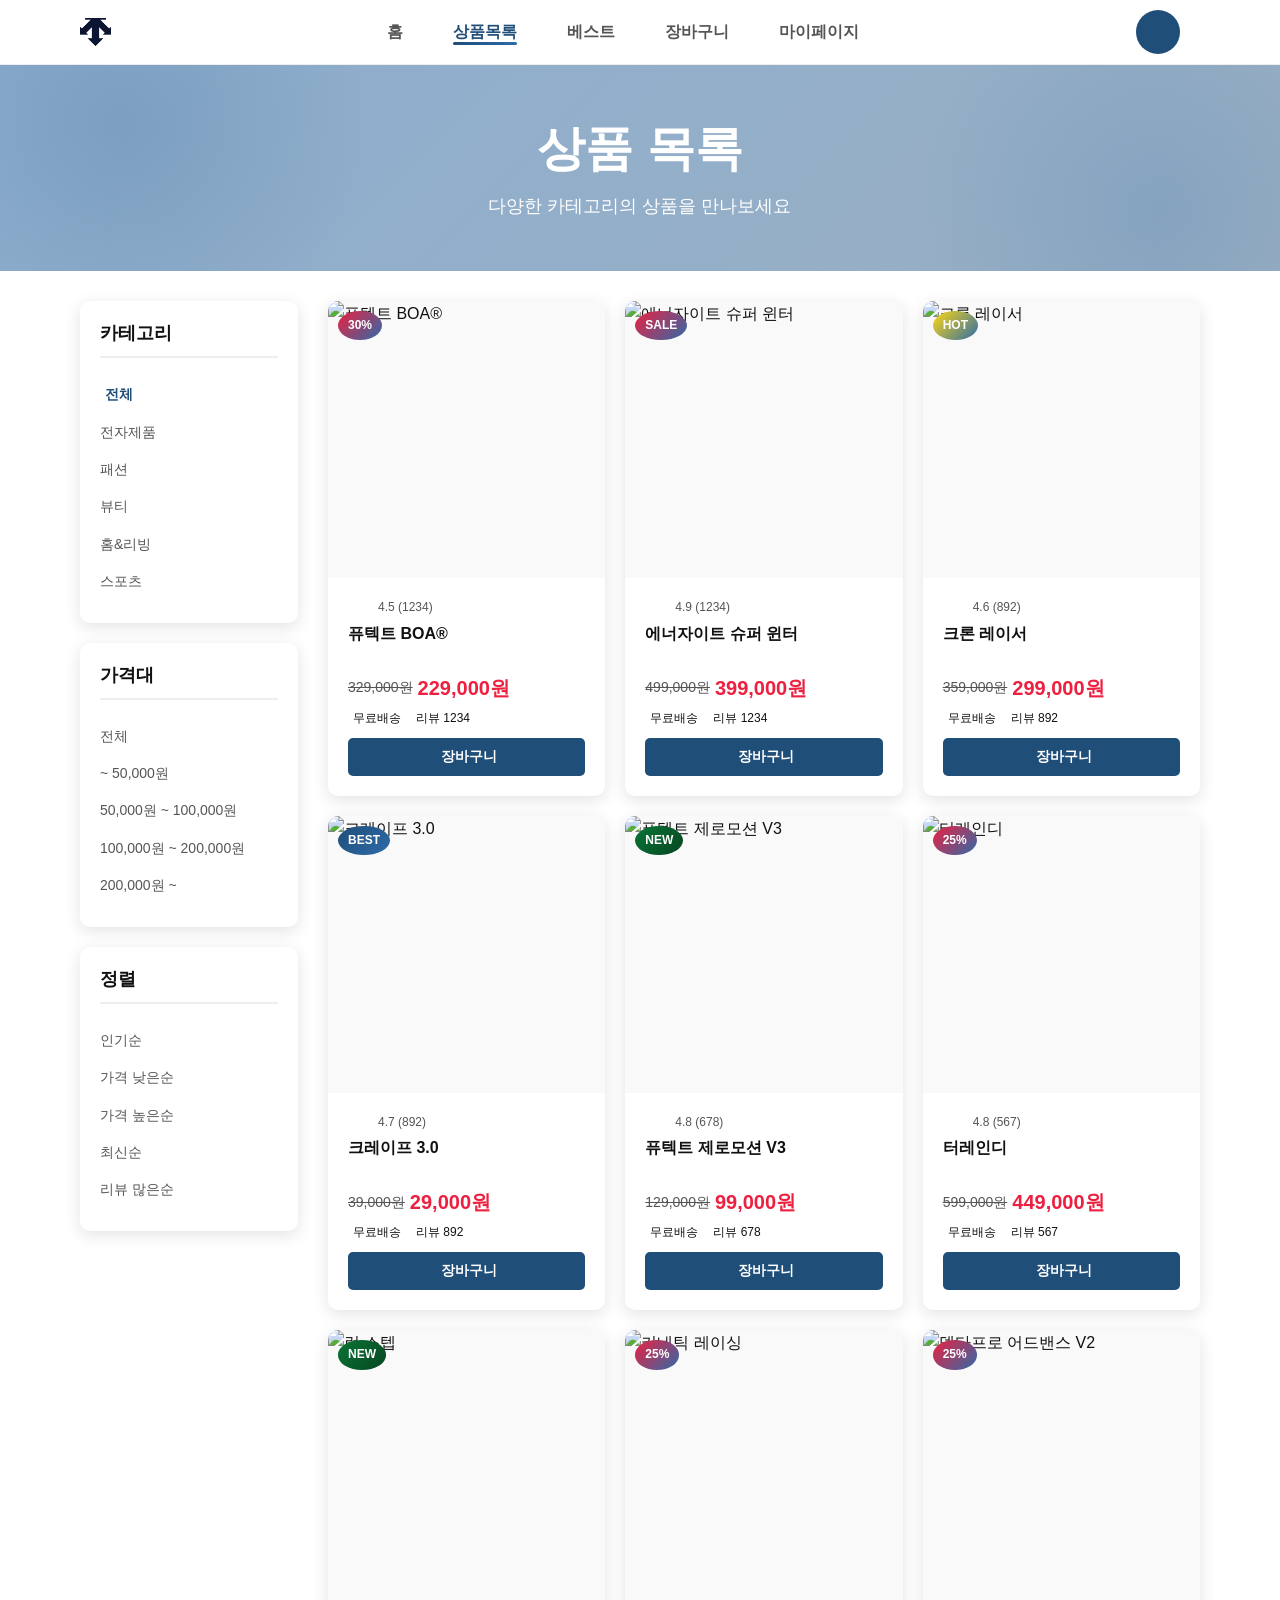
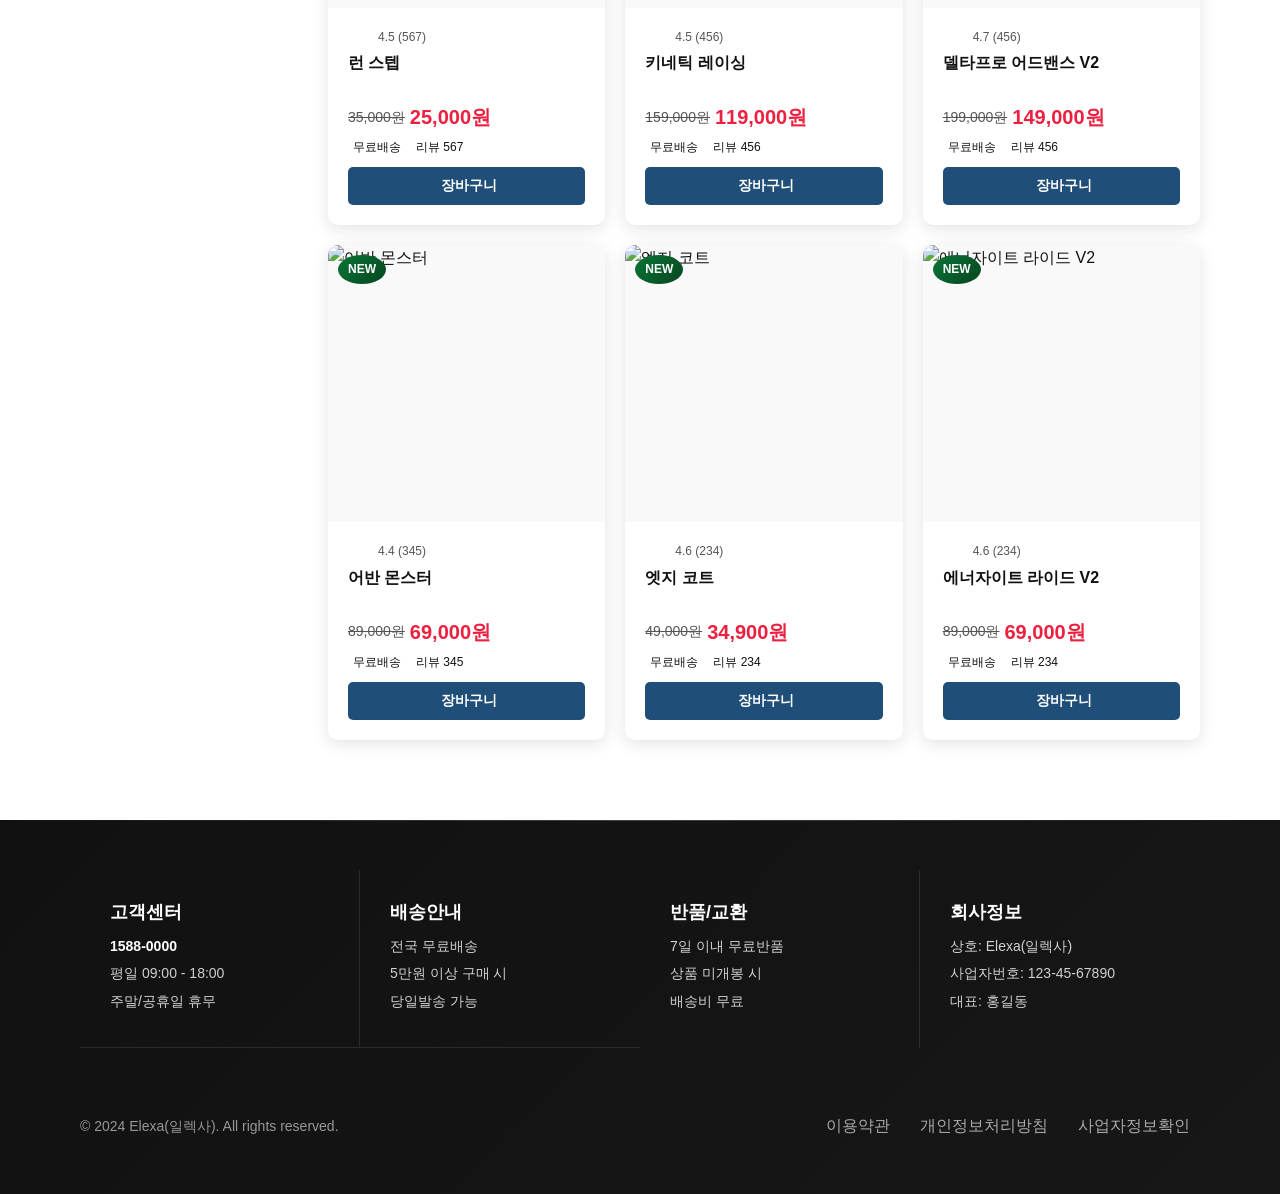
==== sub1.html @ 5049e879 "first commit" ====
<!DOCTYPE html>
<html lang="ko">
<head>
    <meta charset="UTF-8">
    <meta name="viewport" content="width=device-width, initial-scale=1.0">
    <title>상품목록 - Descente</title>
    <link rel="icon" type="image/svg+xml" href="source/descente-logo.png">
    <link rel="stylesheet" href="https://cdnjs.cloudflare.com/ajax/libs/bootstrap-icons/1.11.3/font/bootstrap-icons.min.css">
    <link rel="stylesheet" href="style.css">
    <link rel="stylesheet" href="responsive.css">
</head>
<body>
    <header class="header">
        <div class="header-inner">
            <nav class="navbar">
                <div class="nav-brand">
                    <a href="index.html">
                        <img src="source/descente-logo.png" alt="descente" class="brand-logo">
                    </a>
                </div>
                <ul class="nav-menu">
                    <li><a href="index.html">홈</a></li>
                    <li><a href="sub1.html" class="active">상품목록</a></li>
                    <li><a href="sub2.html">베스트</a></li>
                    <li><a href="sub3.html">장바구니</a></li>
                    <li><a href="sub4.html">마이페이지</a></li>
                </ul>
                <div class="nav-actions">
                    <button class="nav-icon search-toggle" id="searchToggle" type="button" aria-label="검색 열기/닫기">
                        <i class="bi bi-search"></i>
                    </button>
                    <a href="sub3.html" class="nav-icon" aria-label="장바구니">
                        <i class="bi bi-cart3"></i>
                        <span class="cart-count">0</span>
                    </a>
                    <a href="sub4.html" class="nav-icon" aria-label="마이페이지">
                        <i class="bi bi-person"></i>
                    </a>
                </div>
                <button class="nav-toggle" aria-label="메뉴 토글">
                    <span></span>
                    <span></span>
                    <span></span>
                </button>
            </nav>
        </div>
    </header>

    <!-- 헤더 아래 독립 검색 패널 -->
    <div class="search-panel" id="searchPanel" aria-hidden="true">
        <div class="search-panel-inner">
            <label for="searchInput" class="sr-only">상품 검색</label>
            <div class="search-input-wrap">
                <input type="text" id="searchInput" class="search-input" placeholder="상품 검색..." autocomplete="off" aria-expanded="false">
                <button class="search-btn" type="button" aria-label="검색 실행"><i class="bi bi-search"></i></button>
                <button class="search-close" type="button" aria-label="검색 닫기"><i class="bi bi-x-lg"></i></button>
            </div>
            <div class="search-suggestions" id="searchSuggestions"></div>
        </div>
    </div>

    <main class="main">
        <section class="page-header page-header--products">
            <div class="container">
                <h1 class="page-title">상품 목록</h1>
                <p class="page-description">다양한 카테고리의 상품을 만나보세요</p>
            </div>
        </section>

        <section class="page-content">
            <div class="container">
                <!-- 반응형 라디오 필터 -->
                <div class="mobile-filter-radio" id="mobileFilterRadio">
                    <div class="filter-group">
                        <h3>카테고리</h3>
                        <div class="radio-group">
                            <label><input type="radio" name="category" value="all" checked> 전체</label>
                            <label><input type="radio" name="category" value="electronics"> 전자제품</label>
                            <label><input type="radio" name="category" value="fashion"> 패션</label>
                            <label><input type="radio" name="category" value="beauty"> 뷰티</label>
                            <label><input type="radio" name="category" value="home"> 홈&리빙</label>
                            <label><input type="radio" name="category" value="sports"> 스포츠</label>
                        </div>
                    </div>
                    <div class="filter-group">
                        <h3>가격대</h3>
                        <div class="radio-group">
                            <label><input type="radio" name="price" value="all" checked> 전체</label>
                            <label><input type="radio" name="price" value="under50"> ~ 50,000원</label>
                            <label><input type="radio" name="price" value="50-100"> 50,000원 ~ 100,000원</label>
                            <label><input type="radio" name="price" value="100-200"> 100,000원 ~ 200,000원</label>
                            <label><input type="radio" name="price" value="over200"> 200,000원 ~</label>
                        </div>
                    </div>
                    <div class="filter-group">
                        <h3>정렬</h3>
                        <div class="radio-group">
                            <label><input type="radio" name="sort" value="popular" checked> 인기순</label>
                            <label><input type="radio" name="sort" value="price-low"> 가격 낮은순</label>
                            <label><input type="radio" name="sort" value="price-high"> 가격 높은순</label>
                            <label><input type="radio" name="sort" value="newest"> 최신순</label>
                            <label><input type="radio" name="sort" value="reviews"> 리뷰 많은순</label>
                        </div>
                    </div>
                </div>
                <div class="content-wrapper">
                    <!-- 필터 사이드바 -->
                    <aside class="sidebar">
                        <div class="filter-widget">
                            <h3>카테고리</h3>
                            <ul class="filter-list">
                                <li><a href="#" class="active">전체</a></li>
                                <li><a href="#">전자제품</a></li>
                                <li><a href="#">패션</a></li>
                                <li><a href="#">뷰티</a></li>
                                <li><a href="#">홈&리빙</a></li>
                                <li><a href="#">스포츠</a></li>
                            </ul>
                        </div>
                        <div class="filter-widget">
                            <h3>가격대</h3>
                            <ul class="filter-list">
                                <li><a href="#">전체</a></li>
                                <li><a href="#">~ 50,000원</a></li>
                                <li><a href="#">50,000원 ~ 100,000원</a></li>
                                <li><a href="#">100,000원 ~ 200,000원</a></li>
                                <li><a href="#">200,000원 ~</a></li>
                            </ul>
                        </div>
                        <div class="filter-widget">
                            <h3>정렬</h3>
                            <ul class="filter-list">
                                <li><a href="#">인기순</a></li>
                                <li><a href="#">가격 낮은순</a></li>
                                <li><a href="#">가격 높은순</a></li>
                                <li><a href="#">최신순</a></li>
                                <li><a href="#">리뷰 많은순</a></li>
                            </ul>
                        </div>
                    </aside>

                    <!-- 상품 목록 -->
                    <div class="products-list">
                        <div class="products-grid">
                            <div class="product-card">
                                <div class="product-image-wrapper">
                                    <span class="product-badge sale">30%</span>
                                    <img src="https://picsum.photos/300/300?random=20" alt="상품 이미지" class="product-image">
                                    <div class="product-overlay">
                                        <button class="quick-view-btn"><i class="bi bi-eye"></i> 빠른보기</button>
                                        <button class="wishlist-btn"><i class="bi bi-heart"></i></button>
                                    </div>
                                </div>
                                <div class="product-info">
                                    <div class="product-rating">
                                        <i class="bi bi-star-fill"></i>
                                        <i class="bi bi-star-fill"></i>
                                        <i class="bi bi-star-fill"></i>
                                        <i class="bi bi-star-fill"></i>
                                        <i class="bi bi-star-half"></i>
                                        <span class="rating-text">4.5 (234)</span>
                                    </div>
                                    <h3 class="product-title">프리미엄 무선 이어폰</h3>
                                    <div class="product-price">
                                        <span class="price-original">129,000원</span>
                                        <span class="price-sale">89,000원</span>
                                    </div>
                                    <div class="product-meta">
                                        <span class="delivery-info"><i class="bi bi-truck"></i> 무료배송</span>
                                    </div>
                                    <button class="add-to-cart-btn"><i class="bi bi-cart-plus"></i> 장바구니</button>
                                </div>
                            </div>
                            <!-- 상품 카드 반복 -->
                            <div class="product-card">
                                <div class="product-image-wrapper">
                                    <span class="product-badge hot">HOT</span>
                                    <img src="https://picsum.photos/300/300?random=20" alt="상품 이미지" class="product-image">
                                    <div class="product-overlay">
                                        <button class="quick-view-btn"><i class="bi bi-eye"></i> 빠른보기</button>
                                        <button class="wishlist-btn"><i class="bi bi-heart"></i></button>
                                    </div>
                                </div>
                                <div class="product-info">
                                    <div class="product-rating">
                                        <i class="bi bi-star-fill"></i>
                                        <i class="bi bi-star-fill"></i>
                                        <i class="bi bi-star-fill"></i>
                                        <i class="bi bi-star-fill"></i>
                                        <i class="bi bi-star"></i>
                                        <span class="rating-text">4.0 (189)</span>
                                    </div>
                                    <h3 class="product-title">스마트 워치 프로</h3>
                                    <div class="product-price">
                                        <span class="price-sale">299,000원</span>
                                    </div>
                                    <div class="product-meta">
                                        <span class="delivery-info"><i class="bi bi-truck"></i> 무료배송</span>
                                    </div>
                                    <button class="add-to-cart-btn"><i class="bi bi-cart-plus"></i> 장바구니</button>
                                </div>
                            </div>
                            <div class="product-card">
                                <div class="product-image-wrapper">
                                    <span class="product-badge sale">20%</span>
                                    <img src="https://picsum.photos/300/300?random=20" alt="상품 이미지" class="product-image">
                                    <div class="product-overlay">
                                        <button class="quick-view-btn"><i class="bi bi-eye"></i> 빠른보기</button>
                                        <button class="wishlist-btn"><i class="bi bi-heart"></i></button>
                                    </div>
                                </div>
                                <div class="product-info">
                                    <div class="product-rating">
                                        <i class="bi bi-star-fill"></i>
                                        <i class="bi bi-star-fill"></i>
                                        <i class="bi bi-star-fill"></i>
                                        <i class="bi bi-star-fill"></i>
                                        <i class="bi bi-star-fill"></i>
                                        <span class="rating-text">5.0 (456)</span>
                                    </div>
                                    <h3 class="product-title">노트북 스탠드</h3>
                                    <div class="product-price">
                                        <span class="price-original">59,000원</span>
                                        <span class="price-sale">47,200원</span>
                                    </div>
                                    <div class="product-meta">
                                        <span class="delivery-info"><i class="bi bi-truck"></i> 무료배송</span>
                                    </div>
                                    <button class="add-to-cart-btn"><i class="bi bi-cart-plus"></i> 장바구니</button>
                                </div>
                            </div>
                            <div class="product-card">
                                <div class="product-image-wrapper">
                                    <span class="product-badge best">BEST</span>
                                    <img src="https://picsum.photos/300/300?random=20" alt="상품 이미지" class="product-image">
                                    <div class="product-overlay">
                                        <button class="quick-view-btn"><i class="bi bi-eye"></i> 빠른보기</button>
                                        <button class="wishlist-btn"><i class="bi bi-heart"></i></button>
                                    </div>
                                </div>
                                <div class="product-info">
                                    <div class="product-rating">
                                        <i class="bi bi-star-fill"></i>
                                        <i class="bi bi-star-fill"></i>
                                        <i class="bi bi-star-fill"></i>
                                        <i class="bi bi-star-fill"></i>
                                        <i class="bi bi-star-half"></i>
                                        <span class="rating-text">4.7 (892)</span>
                                    </div>
                                    <h3 class="product-title">무선 충전기</h3>
                                    <div class="product-price">
                                        <span class="price-sale">39,000원</span>
                                    </div>
                                    <div class="product-meta">
                                        <span class="delivery-info"><i class="bi bi-truck"></i> 무료배송</span>
                                    </div>
                                    <button class="add-to-cart-btn"><i class="bi bi-cart-plus"></i> 장바구니</button>
                                </div>
                            </div>
                            <div class="product-card">
                                <div class="product-image-wrapper">
                                    <span class="product-badge sale">15%</span>
                                    <img src="https://picsum.photos/300/300?random=20" alt="상품 이미지" class="product-image">
                                    <div class="product-overlay">
                                        <button class="quick-view-btn"><i class="bi bi-eye"></i> 빠른보기</button>
                                        <button class="wishlist-btn"><i class="bi bi-heart"></i></button>
                                    </div>
                                </div>
                                <div class="product-info">
                                    <div class="product-rating">
                                        <i class="bi bi-star-fill"></i>
                                        <i class="bi bi-star-fill"></i>
                                        <i class="bi bi-star-fill"></i>
                                        <i class="bi bi-star-fill"></i>
                                        <i class="bi bi-star"></i>
                                        <span class="rating-text">4.2 (156)</span>
                                    </div>
                                    <h3 class="product-title">블루투스 스피커</h3>
                                    <div class="product-price">
                                        <span class="price-original">89,000원</span>
                                        <span class="price-sale">75,650원</span>
                                    </div>
                                    <div class="product-meta">
                                        <span class="delivery-info"><i class="bi bi-truck"></i> 무료배송</span>
                                    </div>
                                    <button class="add-to-cart-btn"><i class="bi bi-cart-plus"></i> 장바구니</button>
                                </div>
                            </div>
                            <div class="product-card">
                                <div class="product-image-wrapper">
                                    <span class="product-badge new">NEW</span>
                                    <img src="https://picsum.photos/300/300?random=20" alt="상품 이미지" class="product-image">
                                    <div class="product-overlay">
                                        <button class="quick-view-btn"><i class="bi bi-eye"></i> 빠른보기</button>
                                        <button class="wishlist-btn"><i class="bi bi-heart"></i></button>
                                    </div>
                                </div>
                                <div class="product-info">
                                    <div class="product-rating">
                                        <i class="bi bi-star-fill"></i>
                                        <i class="bi bi-star-fill"></i>
                                        <i class="bi bi-star-fill"></i>
                                        <i class="bi bi-star-fill"></i>
                                        <i class="bi bi-star-half"></i>
                                        <span class="rating-text">4.6 (78)</span>
                                    </div>
                                    <h3 class="product-title">스마트폰 케이스</h3>
                                    <div class="product-price">
                                        <span class="price-sale">24,900원</span>
                                    </div>
                                    <div class="product-meta">
                                        <span class="delivery-info"><i class="bi bi-truck"></i> 무료배송</span>
                                    </div>
                                    <button class="add-to-cart-btn"><i class="bi bi-cart-plus"></i> 장바구니</button>
                                </div>
                            </div>
                        </div>
                    </div>
                </div>
            </div>
        </section>
    </main>

    <footer class="footer">
        <div class="container">
            <div class="footer-content">
                <div class="footer-section">
                    <h3>고객센터</h3>
                    <p><strong>1588-0000</strong></p>
                    <p>평일 09:00 - 18:00</p>
                    <p>주말/공휴일 휴무</p>
                </div>
                <div class="footer-section">
                    <h3>배송안내</h3>
                    <p>전국 무료배송</p>
                    <p>5만원 이상 구매 시</p>
                    <p>당일발송 가능</p>
                </div>
                <div class="footer-section">
                    <h3>반품/교환</h3>
                    <p>7일 이내 무료반품</p>
                    <p>상품 미개봉 시</p>
                    <p>배송비 무료</p>
                </div>
                <div class="footer-section">
                    <h3>회사정보</h3>
                    <p>상호: Elexa(일렉사)</p>
                    <p>사업자번호: 123-45-67890</p>
                    <p>대표: 홍길동</p>
                </div>
            </div>
            <div class="footer-bottom">
                <p class="copyright">&copy; 2024 Elexa(일렉사). All rights reserved.</p>
                <div class="footer-links">
                    <a href="#">이용약관</a>
                    <a href="#">개인정보처리방침</a>
                    <a href="#">사업자정보확인</a>
                </div>
            </div>
        </div>
    </footer>

    <script src="js/header.js"></script>
    <script src="js/search.js"></script>
    <script src="js/utils.js"></script>
    <script src="js/products-data.js"></script>
    <script src="js/cart.js"></script>
    <script src="js/products.js"></script>
    <script>
        // ============================================
        // 모바일(테블릿/모바일) 필터 라디오 기능
        // ============================================
        document.addEventListener('DOMContentLoaded', function () {
            const mobileFilter = document.getElementById('mobileFilterRadio');
            const productsGrid = document.querySelector('.products-grid');

            if (!mobileFilter || !productsGrid || typeof loadProducts !== 'function') return;

            // 기본 상품 리스트 구성 (검색 결과가 있으면 검색 결과 기준)
            const urlParams = new URLSearchParams(window.location.search);
            const searchQuery = urlParams.get('search');
            let baseList = [];

            if (searchQuery && typeof searchProducts === 'function') {
                const searchResults = searchProducts(searchQuery) || [];
                baseList = searchResults.slice();
            } else if (window.productsData) {
                const allProducts = [
                    ...(productsData.best || []),
                    ...(productsData.new || []),
                    ...(productsData.sale || [])
                ];
                const uniqueProducts = allProducts.filter((product, index, self) =>
                    index === self.findIndex(p => p.id === product.id)
                );
                baseList = uniqueProducts.slice(0, 12);
            }

            if (!baseList.length) return;

            function getCheckedValue(name) {
                const input = mobileFilter.querySelector('input[name="' + name + '"]:checked');
                return input ? input.value : 'all';
            }

            function applyMobileFilters() {
                let filtered = baseList.slice();

                const category = getCheckedValue('category');
                const price = getCheckedValue('price');
                const sort = getCheckedValue('sort');

                // 카테고리 필터
                // 현재 데이터에는 category 필드가 없어서 '전체'만 사용.
                if (category !== 'all') {
                    // TODO: products-data.js에 category 필드를 추가하면 여기서 실제 필터링 가능
                }

                // 가격대 필터 (salePrice 기준, 없으면 price 사용)
                if (price !== 'all') {
                    filtered = filtered.filter(function (p) {
                        const basePrice = typeof p.salePrice === 'number' ? p.salePrice : p.price;
                        if (!basePrice || isNaN(basePrice)) return false;

                        if (price === 'under50') return basePrice < 50000;
                        if (price === '50-100') return basePrice >= 50000 && basePrice < 100000;
                        if (price === '100-200') return basePrice >= 100000 && basePrice < 200000;
                        if (price === 'over200') return basePrice >= 200000;
                        return true;
                    });
                }

                // 정렬 옵션
                var sorted = filtered.slice();
                if (sort === 'price-low') {
                    sorted.sort(function (a, b) {
                        const pa = typeof a.salePrice === 'number' ? a.salePrice : a.price;
                        const pb = typeof b.salePrice === 'number' ? b.salePrice : b.price;
                        return (pa || 0) - (pb || 0);
                    });
                } else if (sort === 'price-high') {
                    sorted.sort(function (a, b) {
                        const pa = typeof a.salePrice === 'number' ? a.salePrice : a.price;
                        const pb = typeof b.salePrice === 'number' ? b.salePrice : b.price;
                        return (pb || 0) - (pa || 0);
                    });
                } else if (sort === 'newest') {
                    // ID가 클수록 최신이라고 가정
                    sorted.sort(function (a, b) {
                        return (b.id || 0) - (a.id || 0);
                    });
                } else if (sort === 'reviews') {
                    sorted.sort(function (a, b) {
                        return (b.reviews || 0) - (a.reviews || 0);
                    });
                } else {
                    // 인기순 기본: 리뷰 많은 순
                    sorted.sort(function (a, b) {
                        return (b.reviews || 0) - (a.reviews || 0);
                    });
                }

                // 필터 결과를 그리드에 반영
                loadProducts(null, sorted);
            }

            // 라디오 변경 시 필터 적용
            mobileFilter.querySelectorAll('input[type="radio"]').forEach(function (input) {
                input.addEventListener('change', applyMobileFilters);
            });

            // 초기 렌더링도 필터 기준으로 정렬해서 보여주기
            applyMobileFilters();
        });
    </script>
</body>
</html>
---- style.css ----
@charset "UTF-8";
/* Local SCSS - @use (Dart Sass 3.0 호환) */
/* Bootstrap icons */
@import url("https://cdnjs.cloudflare.com/ajax/libs/bootstrap-icons/1.11.3/font/bootstrap-icons.min.css");
/* Web fonts */
@import url("https://cdn.jsdelivr.net/gh/orioncactus/pretendard@v1.3.9/dist/web/variable/pretendardvariable.css");
/* ============================================
   Design System Variables
   ============================================ */
/* ============================================
   Typography
   ============================================ */
/* ============================================
   Color Palette - Semantic Naming
   ============================================ */
/* Brand Colors */
/* Gradients */
/* Status Colors */
/* Base Colors */
/* ============================================
   Text Colors - Semantic Mapping
   ============================================ */
/* ============================================
   Background Colors
   ============================================ */
/* ============================================
   Border Colors
   ============================================ */
/* ============================================
   Responsive Breakpoints
   ============================================ */
/* ============================================
   Border Radius
   ============================================ */
/* Spacing (common / responsive / style 호환) */
/* Transition & Shadow */
/* 폰트 크기 보조 (responsive / best-products 등) */
/* Local SCSS - @use (Dart Sass 3.0 호환) */
/* ############ Mixin Group ############ */
* {
  margin: 0;
  padding: 0;
  box-sizing: border-box;
}

a {
  text-decoration: none;
  color: inherit;
}

h1, h2, h3, h4, h5, h6 {
  margin: 0;
  font-weight: inherit;
}

button {
  cursor: pointer;
  border: none;
  background: transparent;
  font-family: inherit;
}

input, textarea, select {
  border: none;
  font-family: inherit;
  outline: none;
}

li {
  padding: 0;
  list-style: none;
}

img {
  max-width: 100%;
  height: auto;
  display: block;
}

table {
  border-collapse: collapse;
  border-spacing: 0;
}

@font-face {
  font-family: "NEXON Lv1 Gothic";
  src: url("https://cdn.jsdelivr.net/gh/projectnoonnu/noonfonts_20-04@2.1/NEXON%20Lv1%20Gothic%20OTF.woff") format("woff");
  font-weight: normal;
  font-style: normal;
}
@font-face {
  font-family: "GmarketSansMedium";
  src: url("https://cdn.jsdelivr.net/gh/projectnoonnu/noonfonts_2001@1.1/GmarketSansMedium.woff") format("woff");
  font-weight: normal;
  font-style: normal;
}
@font-face {
  font-family: "Cafe24Ssurround";
  src: url("https://cdn.jsdelivr.net/gh/projectnoonnu/noonfonts_2108@1.1/Cafe24Ssurround.woff2") format("woff2"), url("https://cdn.jsdelivr.net/gh/projectnoonnu/noonfonts_2108@1.1/Cafe24Ssurround.woff") format("woff");
  font-weight: normal;
  font-style: normal;
}
/* Local SCSS - @use (Dart Sass 3.0 호환) */
/* ============================================
   Common Styles
   ============================================ */
/* Common CSS */
* {
  font-family: "NEXON Lv1 Gothic", sans-serif;
  color: #111;
}

body {
  font-size: 16px;
  font-weight: 400;
  line-height: 1.6;
  overflow-x: hidden;
}

button i,
button .bi {
  color: currentColor;
}

/* Typography Scale */
h1, h2, h3, h4, h5, h6 {
  color: #111;
  font-family: "GmarketSansMedium", sans-serif;
}

h1 {
  font-size: 48px;
  font-weight: 800;
  line-height: 1.4;
}

h2 {
  font-size: 32px;
  font-weight: 800;
  line-height: 1.4;
}

h3 {
  font-size: 24px;
  font-weight: 600;
  line-height: 1.4;
}

h4 {
  font-size: 18px;
  font-weight: 600;
  line-height: 1.4;
}

h5 {
  font-size: 18px;
  font-weight: 600;
  line-height: 1.4;
}

h6 {
  font-size: 16px;
  font-weight: 600;
  line-height: 1.4;
}

/* Point Font Utility */
.font-point {
  font-family: "GmarketSansMedium", sans-serif;
}

/* 특이 포인트 폰트 */
.font-accent {
  font-family: "Cafe24Ssurround", sans-serif;
}

/* 포인트가 필요한 텍스트에 적용 */
.product-badge,
.top3-rank-badge span,
.product-rank,
.matrix-banner-badge,
.deal-banner-badge {
  font-family: "Cafe24Ssurround", sans-serif;
}

/* 강조 텍스트 */
.product-price .price-sale,
.product-detail-price .price-sale,
.rating-score,
.review-count strong,
.matrix-banner-title,
.deal-banner-title,
.btn,
.btn-cart,
.add-to-cart-btn {
  font-family: "GmarketSansMedium", sans-serif;
}

/* Accessibility Helpers */
.sr-only {
  position: absolute !important;
  width: 1px !important;
  height: 1px !important;
  padding: 0 !important;
  margin: -1px !important;
  overflow: hidden !important;
  clip: rect(0, 0, 0, 0) !important;
  white-space: nowrap !important;
  border: 0 !important;
}

.skip-link {
  position: absolute;
  top: -100px;
  left: 8px;
  padding: 10px 14px;
  border-radius: 10px;
  background: #1F4E79;
  color: #fff;
  z-index: 800;
  transform: translateY(-200%);
  transition: 0.3s ease;
}
.skip-link:focus {
  transform: translateY(0);
  outline: 3px solid rgba(46, 107, 168, 0.35);
  outline-offset: 3px;
}

.noscript-notice {
  width: min(1160px, 100%);
  margin: 10px auto;
  padding: 10px 20px;
  border: 1px solid #eee;
  border-radius: 10px;
  background: rgba(255, 217, 18, 0.12);
  color: #111;
}

section {
  padding: 80px 0;
}

[class*=inner] {
  width: 1160px;
  margin: auto;
  padding: 0 20px;
}
@media (max-width: 767px) {
  [class*=inner] {
    width: 100%;
    padding: 0 20px;
  }
}
@media (max-width: 400px) {
  [class*=inner] {
    padding: 0 15px;
  }
}

.container {
  width: 1160px;
  margin: auto;
  padding: 0 20px;
}
@media (max-width: 767px) {
  .container {
    width: 100%;
    padding: 0 20px;
  }
}
@media (max-width: 400px) {
  .container {
    padding: 0 15px;
  }
}

/* Section Title */
.section-title {
  font-size: 32px;
  font-weight: 800;
  line-height: 1.4;
  text-align: center;
  margin-bottom: 50px;
  color: #111;
  position: relative;
  padding-bottom: 20px;
}
.section-title::after {
  content: "";
  position: absolute;
  bottom: 0;
  left: 50%;
  transform: translateX(-50%);
  width: 80px;
  height: 4px;
  background: linear-gradient(90deg, #1F4E79, #2E6BA8);
  border-radius: 5px;
}

/* Page Header */
.page-header {
  background: linear-gradient(135deg, rgba(31, 78, 121, 0.1) 0%, rgba(255, 217, 18, 0.1) 100%);
  padding: 80px 0;
  text-align: center;
  position: relative;
  overflow: hidden;
}
.page-header::before {
  content: "";
  position: absolute;
  top: -50%;
  right: -10%;
  width: 500px;
  height: 500px;
  background: radial-gradient(circle, rgba(31, 78, 121, 0.1) 0%, transparent 70%);
  border-radius: 50%;
}
.page-header::after {
  content: "";
  position: absolute;
  bottom: -50%;
  left: -10%;
  width: 500px;
  height: 500px;
  background: radial-gradient(circle, rgba(255, 217, 18, 0.1) 0%, transparent 70%);
  border-radius: 50%;
}
.page-header .page-title {
  font-size: 48px;
  font-weight: 800;
  line-height: 1.4;
  margin-bottom: 20px;
  color: #111;
  position: relative;
  z-index: 1;
}
.page-header .page-description {
  font-size: 18px;
  font-weight: 400;
  line-height: 1.6;
  color: #999;
  position: relative;
  z-index: 1;
}

/* Page Header Variants */
.page-header--products {
  background: linear-gradient(135deg, rgba(46, 107, 168, 0.55) 0%, rgba(31, 78, 121, 0.45) 100%), url("https://cdn.imweb.me/thumbnail/20250623/3f8ca4a06ce6d.jpg");
  background-size: cover;
  background-position: center;
  background-repeat: no-repeat;
}
.page-header--products::before {
  background: radial-gradient(circle, rgba(46, 107, 168, 0.18) 0%, transparent 70%);
}
.page-header--products::after {
  background: radial-gradient(circle, rgba(31, 78, 121, 0.16) 0%, transparent 70%);
}

.page-header--best {
  background: linear-gradient(135deg, rgba(255, 217, 18, 0.45) 0%, rgba(237, 32, 64, 0.45) 100%), url("https://cdn.imweb.me/thumbnail/20250716/5947177243085.jpg");
  background-size: cover;
  background-position: center;
  background-repeat: no-repeat;
}
.page-header--best::before {
  background: radial-gradient(circle, rgba(255, 217, 18, 0.18) 0%, transparent 70%);
}
.page-header--best::after {
  background: radial-gradient(circle, rgba(237, 32, 64, 0.18) 0%, transparent 70%);
}

.page-header--cart {
  background: linear-gradient(135deg, rgba(10, 117, 54, 0.5) 0%, rgba(46, 107, 168, 0.4) 100%), url("https://cdn.imweb.me/thumbnail/20250703/2a3add2fa661d.png");
  background-size: cover;
  background-position: center;
  background-repeat: no-repeat;
}
.page-header--cart::before {
  background: radial-gradient(circle, rgba(10, 117, 54, 0.18) 0%, transparent 70%);
}
.page-header--cart::after {
  background: radial-gradient(circle, rgba(46, 107, 168, 0.16) 0%, transparent 70%);
}

.page-header--mypage {
  background: linear-gradient(135deg, rgba(31, 78, 121, 0.5) 0%, rgba(46, 107, 168, 0.45) 100%), url("https://cdn.imweb.me/thumbnail/20250716/f2251f23f5e22.jpg");
  background-size: cover;
  background-position: center;
  background-repeat: no-repeat;
}
.page-header--mypage::before {
  background: radial-gradient(circle, rgba(31, 78, 121, 0.18) 0%, transparent 70%);
}
.page-header--mypage::after {
  background: radial-gradient(circle, rgba(46, 107, 168, 0.18) 0%, transparent 70%);
}

.page-header--products .page-title,
.page-header--products .page-description,
.page-header--best .page-title,
.page-header--best .page-description,
.page-header--cart .page-title,
.page-header--cart .page-description,
.page-header--mypage .page-title,
.page-header--mypage .page-description {
  color: #fff;
}

/* Page Content */
.page-content {
  padding: 50px 0;
}

/* Local SCSS - @use (Dart Sass 3.0 호환) */
/* ============================================
   베스트 상품 페이지 스타일
   ============================================ */
.products-toolbar {
  display: flex;
  justify-content: space-between;
  align-items: center;
  margin-bottom: 30px;
  padding: 20px 0;
  border-bottom: 1px solid #eee;
}
.products-toolbar .toolbar-left .products-count {
  font-size: 14px;
  color: #555;
}
.products-toolbar .toolbar-left .products-count strong {
  color: #1F4E79;
  font-weight: 800;
}
.products-toolbar .toolbar-right .sort-select {
  padding: 5px 10px;
  border: 1px solid #eee;
  border-radius: 10px;
  font-size: 14px;
  background: #fff;
  cursor: pointer;
  transition: 0.3s ease;
}
.products-toolbar .toolbar-right .sort-select:hover {
  border-color: #1F4E79;
}
.products-toolbar .toolbar-right .sort-select:focus {
  outline: none;
  border-color: #1F4E79;
  box-shadow: 0 0 0 3px rgba(31, 78, 121, 0.1);
}

.section-subtitle {
  font-weight: 800;
  margin-bottom: 20px;
  display: flex;
  align-items: center;
  gap: 10px;
  color: #111;
}
.section-subtitle i {
  color: #1F4E79;
}

.best-top3-section {
  margin-bottom: 60px;
}
.best-top3-section .best-top3-grid {
  display: grid;
  grid-template-columns: repeat(3, 1fr);
  gap: 30px;
}
@media (max-width: 1024px) {
  .best-top3-section .best-top3-grid {
    grid-template-columns: repeat(2, 1fr);
  }
}
@media (max-width: 767px) {
  .best-top3-section .best-top3-grid {
    grid-template-columns: 1fr;
  }
}
.best-top3-section .best-top3-card {
  background-color: #fff;
  border-radius: 10px;
  box-shadow: 0 4px 16px rgba(23, 23, 23, 0.12);
  transition: 0.3s;
  background: #fff;
  border-radius: 20px;
  overflow: hidden;
  position: relative;
  transition: 0.3s ease;
  border: 2px solid transparent;
}
.best-top3-section .best-top3-card:hover {
  box-shadow: 0 8px 24px rgba(23, 23, 23, 0.16);
}
.best-top3-section .best-top3-card:hover {
  transform: translateY(-8px);
  box-shadow: 0 12px 32px rgba(23, 23, 23, 0.2);
  border-color: #1F4E79;
}
.best-top3-section .best-top3-card .top3-rank-badge {
  position: absolute;
  top: 15px;
  right: 15px;
  z-index: 10;
  display: flex;
  align-items: center;
  gap: 5px;
  padding: 10px 20px;
  border-radius: 50%;
  color: #fff;
  font-weight: 800;
  font-size: 16px;
  box-shadow: 0 4px 16px rgba(23, 23, 23, 0.12);
}
.best-top3-section .best-top3-card .top3-rank-badge i {
  font-size: 20px;
}
.best-top3-section .best-top3-card .top3-rank-badge.rank-1 {
  background: linear-gradient(135deg, #1F4E79 0%, #2E6BA8 100%);
}
.best-top3-section .best-top3-card .top3-rank-badge.rank-2 {
  background: linear-gradient(135deg, #1F4E79 0%, #F59E0B 100%);
}
.best-top3-section .best-top3-card .top3-rank-badge.rank-3 {
  background: linear-gradient(135deg, #FF6B9A 0%, #FFD1DC 100%);
}
.best-top3-section .best-top3-card .product-image-wrapper {
  position: relative;
  width: 100%;
  overflow: hidden;
  background: #F9F9F9;
}
.best-top3-section .best-top3-card .product-image-wrapper img {
  width: 100%;
  height: auto;
  display: block;
}
.best-top3-section .best-top3-card .product-image-wrapper .product-badge {
  position: absolute;
  top: 10px;
  left: 10px;
  padding: 5px 10px;
  border-radius: 50%;
  font-size: 12px;
  font-weight: 800;
  color: #fff;
  z-index: 2;
}
.best-top3-section .best-top3-card .product-image-wrapper .product-badge.sale {
  background: linear-gradient(135deg, #ED2040, #FFD912);
}
.best-top3-section .best-top3-card .product-image-wrapper .product-badge.new {
  background: linear-gradient(135deg, #0a7536, rgb(5.9842519685, 70.0157480315, 32.3149606299));
}
.best-top3-section .best-top3-card .product-image-wrapper .product-badge.hot {
  background: linear-gradient(135deg, #FFD912, #2E6BA8);
}
.best-top3-section .best-top3-card .product-image-wrapper .product-badge.best {
  background: linear-gradient(135deg, #1F4E79, #2E6BA8);
}
.best-top3-section .best-top3-card .product-info {
  padding: 20px;
}
.best-top3-section .best-top3-card .product-info .product-rating {
  margin-bottom: 8px;
}
.best-top3-section .best-top3-card .product-info .product-title {
  margin-bottom: 8px;
  min-height: auto;
}
.best-top3-section .best-top3-card .product-info .product-price {
  margin-bottom: 8px;
}
.best-top3-section .best-top3-card .product-info .product-meta {
  margin-bottom: 12px;
}

.best-others-section .best-products-grid {
  display: grid;
  grid-template-columns: repeat(4, 1fr);
  gap: 20px;
}
@media (max-width: 1200px) {
  .best-others-section .best-products-grid {
    grid-template-columns: repeat(3, 1fr);
  }
}
@media (max-width: 1024px) {
  .best-others-section .best-products-grid {
    grid-template-columns: repeat(2, 1fr);
    gap: 20px;
  }
}
@media (max-width: 767px) {
  .best-others-section .best-products-grid {
    grid-template-columns: 1fr;
    gap: 15px;
  }
}
.best-others-section .best-product-card .product-image-wrapper {
  position: relative;
}
.best-others-section .best-product-card .product-image-wrapper .product-rank {
  position: absolute;
  top: 10px;
  left: 10px;
  z-index: 5;
  width: 32px;
  height: 32px;
  display: flex;
  align-items: center;
  justify-content: center;
  background: rgba(31, 78, 121, 0.9);
  color: #fff;
  border-radius: 50%;
  font-size: 14px;
  font-weight: 800;
  box-shadow: 0 2px 8px rgba(23, 23, 23, 0.2);
}

/* Local SCSS - @use (Dart Sass 3.0 호환) */
/* ============================================
   Responsive Styles
   ============================================
   ※ variables를 씁니다. 단독 컴파일 시 변수 인식용 */
@media (max-width: 767px) {
  section {
    padding: 30px 0;
  }
  .section-title {
    font-size: 28px;
  }
  .nav-search {
    max-width: 300px;
    margin: 0 5px;
  }
  .category-shortcut .category-grid {
    grid-template-columns: repeat(3, 1fr);
  }
  .deal-clock {
    width: 100%;
    flex-wrap: nowrap;
    gap: 5px;
  }
  .deal-clock .deal-unit {
    flex: 1;
    min-width: 0;
    padding: 10px 5px;
  }
  .deal-clock .deal-sep {
    flex: 0 0 auto;
  }
  .footer {
    padding: 30px 0;
  }
  .footer .container .footer-content {
    grid-template-columns: repeat(2, 1fr);
    gap: 0;
    margin-bottom: 30px;
  }
  .footer .container .footer-content .footer-section {
    position: relative;
  }
  .footer .container .footer-content .footer-section:nth-child(1), .footer .container .footer-content .footer-section:nth-child(2) {
    padding-bottom: 20px;
    border-bottom: 1px solid rgba(255, 255, 255, 0.1);
  }
  .footer .container .footer-content .footer-section:nth-child(1), .footer .container .footer-content .footer-section:nth-child(3) {
    padding-right: 20px;
    border-right: 1px solid rgba(255, 255, 255, 0.1);
  }
  .footer .container .footer-content .footer-section h3 {
    font-size: 16px;
    margin-bottom: 5px;
  }
  .footer .container .footer-content .footer-section p {
    font-size: 12px;
    margin-bottom: 4px;
    line-height: 1.6;
  }
  .footer .footer-bottom {
    width: 100%;
    flex-direction: column;
    align-items: center;
    justify-content: center;
    gap: 10px;
    padding-top: 20px;
    border-top: 1px solid rgba(255, 255, 255, 0.1);
    margin-top: 20px;
  }
  .footer .footer-bottom .copyright {
    width: 100%;
    text-align: center;
    font-size: 12px;
    color: rgba(255, 255, 255, 0.7);
    margin-bottom: 0;
  }
  .footer .footer-bottom .footer-links {
    width: 100%;
    display: flex;
    justify-content: center;
    align-items: center;
    gap: 10px;
    flex-wrap: wrap;
  }
  .footer .footer-bottom .footer-links a {
    font-size: 12px;
    color: rgba(255, 255, 255, 0.7);
    padding: 5px 10px;
    border-radius: 5px;
    transition: 0.3s;
  }
  .footer .footer-bottom .footer-links a:hover {
    color: #fff;
    background: rgba(255, 255, 255, 0.1);
  }
  .products-section .products-grid {
    grid-template-columns: repeat(3, 1fr);
    gap: 20px;
  }
  .product-detail-wrapper {
    grid-template-columns: 1fr;
    gap: 30px;
  }
  .product-detail .product-images {
    margin-bottom: 30px;
  }
  .product-detail .product-images .thumbnail-images {
    gap: 5px;
    flex-wrap: wrap;
  }
  .product-detail .product-images .thumbnail-images .thumbnail {
    width: 80px;
    height: 80px;
  }
  .product-detail .product-detail-info .product-detail-title {
    font-size: 32px;
  }
  .product-detail .product-detail-info .product-actions {
    flex-direction: column;
  }
  .product-detail .product-detail-info .product-actions .btn-cart,
  .product-detail .product-detail-info .product-actions .btn-buy {
    width: 100%;
  }
  .cart-section .cart-wrapper {
    grid-template-columns: 1fr;
    gap: 30px;
  }
  .cart-section .cart-wrapper .cart-summary {
    position: sticky;
    top: 80px;
    z-index: 5;
  }
  .cart-section .cart-wrapper .cart-summary .summary-box {
    width: 100%;
    background: #fff;
    display: grid;
    grid-template-columns: 1fr 1fr;
    gap: 10px;
  }
  .cart-section .cart-wrapper .cart-summary .summary-box > * {
    grid-column: 1/-1;
  }
  .cart-section .cart-wrapper .cart-summary .summary-box .checkout-btn,
  .cart-section .cart-wrapper .cart-summary .summary-box .continue-shopping-btn {
    grid-column: span 1;
    margin-bottom: 0;
  }
  .cart-section .cart-item {
    grid-template-columns: auto 120px 1fr;
    grid-template-areas: "check image info" ". image quantity" ". image total" ". image delete";
    align-items: flex-start;
    gap: 10px;
  }
  .cart-section .cart-item .checkbox-wrapper {
    grid-area: check;
  }
  .cart-section .cart-item .cart-item-image {
    grid-area: image;
  }
  .cart-section .cart-item .cart-item-info {
    grid-area: info;
  }
  .cart-section .cart-item .cart-item-quantity {
    grid-area: quantity;
    justify-content: flex-start;
  }
  .cart-section .cart-item .cart-item-total {
    grid-area: total;
    justify-content: flex-start;
  }
  .cart-section .cart-item .cart-item-delete {
    grid-area: delete;
    justify-self: flex-start;
  }
  .page-content {
    overflow-x: hidden;
  }
  .page-content .container {
    max-width: 100%;
    padding: 0 20px;
    box-sizing: border-box;
  }
  .mypage-wrapper {
    grid-template-columns: 1fr;
    max-width: 100%;
    box-sizing: border-box;
    overflow-x: hidden;
  }
  .mypage-wrapper .mypage-sidebar {
    order: 1;
    max-width: 100%;
    box-sizing: border-box;
  }
  .mypage-wrapper .mypage-sidebar .user-info {
    display: none;
  }
  .mypage-wrapper .mypage-sidebar .mypage-menu {
    display: flex;
    flex-direction: row;
    flex-wrap: wrap;
    gap: 5px;
    overflow-x: auto;
    padding: 10px;
    -webkit-overflow-scrolling: touch;
  }
  .mypage-wrapper .mypage-sidebar .mypage-menu .menu-item {
    flex: 1;
    min-width: auto;
    border-left: none;
    border-bottom: 3px solid transparent;
    padding: 10px 20px;
    text-align: center;
    justify-content: center;
  }
  .mypage-wrapper .mypage-sidebar .mypage-menu .menu-item i {
    display: none;
  }
  .mypage-wrapper .mypage-sidebar .mypage-menu .menu-item span {
    font-size: 14px;
  }
  .mypage-wrapper .mypage-sidebar .mypage-menu .menu-item:hover, .mypage-wrapper .mypage-sidebar .mypage-menu .menu-item.active {
    border-left: none;
    border-bottom-color: #1F4E79;
    background: rgba(31, 78, 121, 0.05);
  }
  .mypage-wrapper .mypage-content {
    order: 2;
    max-width: 100%;
    box-sizing: border-box;
    overflow-x: hidden;
  }
  .mypage-wrapper .mypage-content .mypage-panel {
    display: none;
  }
  .mypage-wrapper .mypage-content .mypage-panel.active {
    display: block;
  }
  .mypage-content .order-summary {
    grid-template-columns: 1fr 1fr;
    gap: 10px;
  }
  .mypage-content .order-summary .summary-card {
    padding: 20px;
  }
  .mypage-content .order-summary .summary-card:first-child {
    grid-column: 1/-1;
  }
  .page-content .mobile-filter-radio {
    display: block;
    margin-bottom: 30px;
    padding: 20px;
    background: #fff;
    border-radius: 10px;
    box-shadow: 0 2px 8px rgba(23, 23, 23, 0.08);
  }
  .page-content .mobile-filter-radio .filter-group {
    margin-bottom: 30px;
  }
  .page-content .mobile-filter-radio .filter-group:last-child {
    margin-bottom: 0;
  }
  .page-content .mobile-filter-radio .filter-group h3 {
    font-size: 16px;
    font-weight: 600;
    margin-bottom: 10px;
    color: #111;
    padding-bottom: 5px;
    border-bottom: 1px solid #eee;
  }
  .page-content .mobile-filter-radio .filter-group .radio-group {
    display: flex;
    flex-direction: row;
    flex-wrap: wrap;
    gap: 10px;
  }
  .page-content .mobile-filter-radio .filter-group .radio-group label {
    display: flex;
    align-items: center;
    gap: 5px;
    padding: 5px 10px;
    cursor: pointer;
    font-size: 14px;
    color: #111;
    transition: 0.3s ease;
    white-space: nowrap;
  }
  .page-content .mobile-filter-radio .filter-group .radio-group label:hover {
    color: #1F4E79;
  }
  .page-content .mobile-filter-radio .filter-group .radio-group label input[type=radio] {
    width: 18px;
    height: 18px;
    cursor: pointer;
    accent-color: #1F4E79;
    flex-shrink: 0;
  }
  .page-content .mobile-filter-radio .filter-group .radio-group label input[type=radio]:checked + span, .page-content .mobile-filter-radio .filter-group .radio-group label input[type=radio]:checked {
    color: #1F4E79;
  }
  .page-content .mobile-filter-radio .filter-group .radio-group label span {
    margin-left: 0;
  }
  .page-content .content-wrapper {
    grid-template-columns: 1fr;
  }
  .page-content .content-wrapper .sidebar {
    display: none;
  }
}
@media (max-width: 767px) {
  header .navbar .nav-search {
    display: none;
  }
  header .navbar .nav-actions {
    gap: 5px;
    margin-left: auto;
  }
  header .navbar .nav-toggle {
    display: flex;
  }
  header .navbar .nav-menu {
    position: fixed;
    top: 0;
    right: -100%;
    width: 280px;
    height: 100vh;
    background: #fff;
    flex-direction: column;
    align-items: flex-start;
    padding: 80px 20px 20px;
    box-shadow: -2px 0 20px rgba(23, 23, 23, 0.2);
    transition: 0.3s ease;
    z-index: 999;
  }
  header .navbar .nav-menu.active {
    right: 0;
  }
  header .navbar .nav-menu li {
    width: 100%;
    margin-bottom: 10px;
  }
  header .navbar .nav-menu li a {
    display: block;
    padding: 10px 0;
    font-size: 18px;
    width: 100%;
  }
  .category-shortcut .category-grid {
    grid-template-columns: repeat(3, 1fr);
    gap: 5px;
  }
  .category-shortcut .category-grid .category-item {
    padding: 10px;
  }
  .category-shortcut .category-grid .category-item .category-icon {
    width: 50px;
    height: 50px;
    font-size: 24px;
  }
  .category-shortcut .category-grid .category-item span {
    font-size: 12px;
  }
  .products-section .section-header {
    flex-direction: column;
    align-items: flex-start;
    gap: 10px;
  }
  .products-section .products-grid {
    grid-template-columns: repeat(2, 1fr);
    gap: 10px;
  }
  .hero {
    height: 400px;
  }
  .hero .hero-slider .hero-slide .hero-content .hero-title {
    font-size: 32px;
  }
  .hero .hero-slider .hero-slide .hero-content .hero-subtitle {
    font-size: 16px;
  }
  .section-title {
    font-size: 24px;
    margin-bottom: 20px;
  }
  .page-header {
    padding: 30px 0;
  }
  .page-header .page-title {
    font-size: 28px;
  }
  .page-header .page-description {
    font-size: 16px;
  }
  .page-content .content-wrapper .sidebar {
    display: none;
  }
  .page-content .mobile-filter-radio {
    display: block;
    margin-bottom: 20px;
    padding: 10px;
    background: #fff;
    border-radius: 10px;
    box-shadow: 0 2px 8px rgba(23, 23, 23, 0.08);
  }
  .page-content .mobile-filter-radio .filter-group {
    margin-bottom: 20px;
  }
  .page-content .mobile-filter-radio .filter-group:last-child {
    margin-bottom: 0;
  }
  .page-content .mobile-filter-radio .filter-group h3 {
    font-size: 14px;
    font-weight: 800;
    margin-bottom: 5px;
    color: #111;
    padding-bottom: 5px;
    border-bottom: 1px solid #eee;
  }
  .page-content .mobile-filter-radio .filter-group .radio-group {
    display: flex;
    flex-direction: row;
    flex-wrap: wrap;
    gap: 5px;
  }
  .page-content .mobile-filter-radio .filter-group .radio-group label {
    display: flex;
    align-items: center;
    gap: 4px;
    padding: 4px 5px;
    cursor: pointer;
    font-size: 12px;
    color: #555;
    transition: 0.3s ease;
    white-space: nowrap;
  }
  .page-content .mobile-filter-radio .filter-group .radio-group label:hover {
    color: #1F4E79;
  }
  .page-content .mobile-filter-radio .filter-group .radio-group label input[type=radio] {
    width: 16px;
    height: 16px;
    cursor: pointer;
    accent-color: #1F4E79;
    flex-shrink: 0;
  }
  .page-content .mobile-filter-radio .filter-group .radio-group label input[type=radio]:checked + span, .page-content .mobile-filter-radio .filter-group .radio-group label input[type=radio]:checked {
    color: #1F4E79;
  }
  .page-content .mobile-filter-radio .filter-group .radio-group label span {
    margin-left: 0;
  }
  .product-detail-wrapper {
    grid-template-columns: 1fr;
    gap: 20px;
  }
  .product-detail .product-images .thumbnail-images .thumbnail {
    width: 70px;
    height: 70px;
  }
  .product-detail .product-detail-info .product-detail-title {
    font-size: 24px;
  }
  .product-detail .product-detail-info .product-detail-price .price-sale {
    font-size: 32px;
  }
  .product-detail .product-detail-info .product-actions {
    flex-direction: column;
  }
  .product-detail .product-detail-info .product-actions .btn-cart,
  .product-detail .product-detail-info .product-actions .btn-buy {
    width: 100%;
  }
  .product-detail .product-tabs .tab-buttons {
    flex-wrap: wrap;
    gap: 5px;
  }
  .product-detail .product-tabs .tab-buttons .tab-btn {
    flex: 1;
    min-width: auto;
    font-size: 14px;
    padding: 5px 10px;
  }
  .product-detail .product-tabs .tab-content {
    padding: 20px;
  }
  .cart-section .cart-wrapper {
    grid-template-columns: 1fr;
    gap: 20px;
  }
  .cart-section .cart-summary {
    position: sticky;
    top: 72px;
    z-index: 5;
  }
  .cart-section .cart-summary .summary-box {
    width: 100%;
    background: #fff;
    display: grid;
    grid-template-columns: 1fr 1fr;
    gap: 10px;
  }
  .cart-section .cart-summary .summary-box > * {
    grid-column: 1/-1;
  }
  .cart-section .cart-summary .summary-box .checkout-btn,
  .cart-section .cart-summary .summary-box .continue-shopping-btn {
    grid-column: span 1;
    margin-bottom: 0;
  }
  .cart-section .cart-item {
    grid-template-columns: 100px 1fr;
    grid-template-areas: "image info" "image quantity" "image total" "image delete";
    align-items: flex-start;
    gap: 10px;
  }
  .cart-section .cart-item .checkbox-wrapper {
    grid-column: 1/-1;
    justify-content: flex-start;
    margin-bottom: 5px;
  }
  .cart-section .cart-item .cart-item-image {
    grid-area: image;
  }
  .cart-section .cart-item .cart-item-info {
    grid-area: info;
  }
  .cart-section .cart-item .cart-item-quantity {
    grid-area: quantity;
    justify-content: flex-start;
  }
  .cart-section .cart-item .cart-item-total {
    grid-area: total;
    justify-content: flex-start;
  }
  .cart-section .cart-item .cart-item-delete {
    grid-area: delete;
    justify-self: flex-start;
  }
  .page-content {
    overflow-x: hidden;
  }
  .page-content .container {
    max-width: 100%;
    padding: 0 10px;
    box-sizing: border-box;
  }
  .mypage-wrapper {
    grid-template-columns: 1fr;
    max-width: 100%;
    box-sizing: border-box;
    overflow-x: hidden;
  }
  .mypage-wrapper .mypage-sidebar {
    max-width: 100%;
    box-sizing: border-box;
  }
  .mypage-wrapper .mypage-sidebar .user-info {
    display: none;
  }
  .mypage-wrapper .mypage-sidebar .mypage-menu {
    display: flex;
    flex-direction: row;
    flex-wrap: wrap;
    gap: 5px;
    overflow-x: auto;
    padding: 10px;
    -webkit-overflow-scrolling: touch;
  }
  .mypage-wrapper .mypage-sidebar .mypage-menu .menu-item {
    flex: 1;
    min-width: auto;
    border-left: none;
    border-bottom: 3px solid transparent;
    padding: 5px 10px;
    text-align: center;
    justify-content: center;
  }
  .mypage-wrapper .mypage-sidebar .mypage-menu .menu-item i {
    display: none;
  }
  .mypage-wrapper .mypage-sidebar .mypage-menu .menu-item span {
    font-size: 12px;
  }
  .mypage-wrapper .mypage-sidebar .mypage-menu .menu-item:hover, .mypage-wrapper .mypage-sidebar .mypage-menu .menu-item.active {
    border-left: none;
    border-bottom-color: #1F4E79;
    background: rgba(31, 78, 121, 0.05);
  }
  .mypage-wrapper .mypage-content .order-summary {
    grid-template-columns: 1fr 1fr;
    gap: 10px;
  }
  .mypage-wrapper .mypage-content .order-summary .summary-card {
    padding: 20px;
  }
  .mypage-wrapper .mypage-content .order-summary .summary-card:first-child {
    grid-column: 1/-1;
  }
  .mypage-wrapper .mypage-content {
    max-width: 100%;
    box-sizing: border-box;
    overflow-x: hidden;
  }
  .mypage-wrapper .mypage-content .mypage-panel {
    display: none;
  }
  .mypage-wrapper .mypage-content .mypage-panel.active {
    display: block;
  }
  .stats-section .stats-grid {
    grid-template-columns: repeat(2, 1fr);
  }
}
@media (max-width: 1024px) {
  .info-grid {
    grid-template-columns: repeat(2, 1fr);
  }
}
@media (max-width: 767px) {
  .info-grid {
    grid-template-columns: 1fr;
    gap: 16px;
  }
}
@media (max-width: 1024px) {
  .best-top3-section .best-top3-grid {
    grid-template-columns: repeat(2, 1fr);
  }
}
@media (max-width: 767px) {
  .best-top3-section .best-top3-grid {
    grid-template-columns: 1fr;
  }
}
@media (max-width: 1200px) {
  .best-others-section .best-products-grid {
    grid-template-columns: repeat(3, 1fr);
  }
}
@media (max-width: 1024px) {
  .best-others-section .best-products-grid {
    grid-template-columns: repeat(2, 1fr);
    gap: 20px;
  }
}
@media (max-width: 767px) {
  .best-others-section .best-products-grid {
    grid-template-columns: 1fr;
    gap: 15px;
  }
}
@media (max-width: 1200px) {
  .products-section .products-grid.mosaic {
    grid-template-columns: 1.4fr 1fr;
  }
}
@media (max-width: 1024px) {
  body.nav-open {
    overflow: hidden;
  }
  header .navbar .nav-toggle {
    display: flex;
    z-index: 1101;
    position: relative;
  }
  header .navbar .nav-toggle.active span {
    background-color: #1F4E79;
  }
  header .navbar .nav-menu {
    display: flex !important;
    position: fixed;
    top: 0;
    right: -100%;
    width: 320px;
    max-width: 85vw;
    height: 100vh;
    background: linear-gradient(180deg, #fff 0%, #F9F9F9 100%);
    flex-direction: column;
    align-items: stretch;
    justify-content: flex-start;
    gap: 0;
    padding: 20px 0 30px;
    box-shadow: -4px 0 30px rgba(23, 23, 23, 0.15);
    z-index: 1100;
    transition: right 0.4s cubic-bezier(0.4, 0, 0.2, 1);
    overflow-y: auto;
    visibility: hidden;
    opacity: 0;
  }
  header .navbar .nav-menu.active {
    right: 0;
    visibility: visible;
    opacity: 1;
  }
  header .navbar .nav-menu li {
    width: 100%;
    border-bottom: 1px solid rgba(23, 23, 23, 0.05);
  }
  header .navbar .nav-menu li:last-child {
    border-bottom: none;
  }
  header .navbar .nav-menu li a {
    display: block;
    padding: 18px 30px;
    font-size: 17px;
    font-weight: 600;
    color: #333;
    transition: 0.3s ease;
    position: relative;
    width: 100%;
  }
  header .navbar .nav-menu li a::before {
    content: "";
    position: absolute;
    left: 0;
    top: 0;
    bottom: 0;
    width: 4px;
    background: linear-gradient(180deg, #1F4E79, #2E6BA8);
    transform: scaleY(0);
    transition: 0.3s ease;
  }
  header .navbar .nav-menu li a:hover,
  header .navbar .nav-menu li a.active {
    color: #1F4E79;
    background: rgba(31, 78, 121, 0.05);
    padding-left: 35px;
  }
  header .navbar .nav-menu li a:hover::before,
  header .navbar .nav-menu li a.active::before {
    transform: scaleY(1);
  }
  .home-top-grid {
    grid-template-columns: 1fr;
  }
  .deal-grid {
    grid-template-columns: 1fr;
  }
  .matrix-grid {
    grid-template-columns: 1fr;
  }
  .matrix-side {
    grid-template-columns: repeat(2, 1fr);
  }
  .info-grid {
    grid-template-columns: repeat(2, 1fr);
  }
  .products-section .products-grid {
    grid-template-columns: repeat(3, 1fr);
    gap: 20px;
  }
  .products-section .products-grid.mosaic {
    grid-template-columns: repeat(2, 1fr);
    grid-auto-rows: auto;
  }
  .products-section .products-grid.mosaic .product-card:first-child {
    grid-row: auto;
  }
}
@media (max-width: 1024px) {
  #newScroll.hscroll {
    display: grid;
    grid-template-columns: repeat(3, 1fr);
    gap: 20px;
    overflow-x: visible;
    padding: 0;
    scroll-snap-type: none;
  }
  #newScroll.hscroll .hcard {
    flex: none;
    width: 100%;
    min-width: auto;
  }
}
@media (max-width: 767px) {
  #newScroll.hscroll {
    grid-template-columns: repeat(2, 1fr);
    gap: 10px;
  }
  .home-feature .feature-body {
    grid-template-columns: 1fr;
    padding: 20px;
  }
  .home-feature .feature-kicker {
    font-size: 14px;
  }
  .home-feature .feature-title {
    font-size: 32px;
  }
  .home-feature .feature-desc {
    font-size: 16px;
  }
  .home-feature .feature-cta {
    font-size: 15px;
    padding: 10px 20px;
  }
  .home-feature .feature-media img {
    width: 100%;
    max-width: 100%;
  }
  .matrix-side {
    grid-template-columns: 1fr;
  }
  .deal-clock {
    width: 100%;
    flex-wrap: nowrap;
    gap: 5px;
  }
  .deal-clock .deal-unit {
    flex: 1;
    min-width: 0;
    padding: 10px 5px;
    font-size: 18px;
  }
  .deal-clock .deal-num {
    font-size: 18px;
  }
  .deal-clock .deal-label {
    font-size: 10px;
  }
  .deal-clock .deal-sep {
    flex: 0 0 auto;
  }
  .info-card {
    padding: 20px;
  }
  .info-card .info-icon {
    width: 56px;
    height: 56px;
    margin-bottom: 10px;
  }
  .info-card .info-icon i {
    font-size: 28px;
  }
  .info-card h3 {
    font-size: 16px;
  }
  .info-card p {
    font-size: 13px;
  }
  .products-section .products-grid {
    grid-template-columns: repeat(2, 1fr);
    gap: 10px;
  }
  .products-section .products-grid.mosaic {
    grid-template-columns: 1fr;
    grid-auto-rows: auto;
  }
}
@media (max-width: 767px) {
  .scroll-top {
    bottom: 20px;
    right: 20px;
    width: 45px;
    height: 45px;
    font-size: 18px;
  }
}
@media (max-width: 767px) {
  .event-banners .banner-grid {
    grid-template-columns: 1fr;
  }
  .reviews-section .reviews-grid {
    grid-template-columns: 1fr;
  }
  .newsletter-section {
    padding: 50px 0 60px;
  }
  .newsletter-section .newsletter-box {
    flex-direction: column;
    align-items: stretch;
    padding: 24px 20px;
    gap: 20px;
  }
  .newsletter-section .newsletter-content {
    order: 2;
    text-align: center;
  }
  .newsletter-section .newsletter-content h2 {
    font-size: 20px;
    margin-bottom: 5px;
    color: #fff;
  }
  .newsletter-section .newsletter-content p {
    font-size: 13px;
    color: #fff;
  }
  .newsletter-section .newsletter-form {
    order: 1;
    flex-direction: column;
    gap: 10px;
    width: 100%;
  }
  .newsletter-section .newsletter-form input[type=email] {
    width: 100%;
    padding: 10px 20px;
    font-size: 15px;
  }
  .newsletter-section .newsletter-form button {
    width: 100%;
    padding: 10px 18px;
    font-size: 15px;
  }
}
/* Common styles are imported from _common.scss */
button i,
button .bi {
  color: currentColor;
}

/* ############ Header ############ */
header {
  display: flex;
  justify-content: center;
  width: 100%;
  z-index: 1000;
  border-bottom: 1px solid #eee;
  position: relative;
  background-color: #fff;
  transition: 0.3s ease;
}
header.active {
  position: fixed;
  top: 0;
  left: 0;
  right: 0;
  box-shadow: 0 4px 16px rgba(23, 23, 23, 0.12);
  animation: slideDown 0.3s ease-out;
}
@keyframes slideDown {
  from {
    transform: translateY(-100%);
  }
  to {
    transform: translateY(0);
  }
}
header .header-inner {
  width: 1160px;
  margin: auto;
  padding: 0 20px;
}
@media (max-width: 767px) {
  header .header-inner {
    width: 100%;
    padding: 0 20px;
  }
}
@media (max-width: 400px) {
  header .header-inner {
    padding: 0 15px;
  }
}
header .navbar {
  display: flex;
  justify-content: space-between;
  align-items: center;
  padding: 10px 0;
}
header .navbar .nav-brand {
  position: relative;
  z-index: 10;
}
header .navbar .nav-brand a {
  display: flex;
  align-items: center;
  position: relative;
  z-index: 10;
  font-size: 24px;
  font-weight: 800;
  background: linear-gradient(135deg, #1F4E79, #2E6BA8);
  -webkit-background-clip: text;
  -webkit-text-fill-color: transparent;
  background-clip: text;
  transition: 0.3s ease;
}
header .navbar .nav-brand a:hover {
  transform: scale(1.05);
}
header .navbar .nav-toggle {
  display: none;
  flex-direction: column;
  gap: 5px;
  background: transparent;
  border: none;
  cursor: pointer;
  z-index: 1001;
  padding: 5px;
}
header .navbar .nav-toggle span {
  width: 28px;
  height: 3px;
  background-color: #111;
  transition: 0.3s ease;
  border-radius: 2px;
}
header .navbar .nav-toggle.active span:nth-child(1) {
  transform: translateY(8px) rotate(45deg);
}
header .navbar .nav-toggle.active span:nth-child(2) {
  opacity: 0;
}
header .navbar .nav-toggle.active span:nth-child(3) {
  transform: translateY(-8px) rotate(-45deg);
}
header .navbar .nav-menu {
  display: flex;
  justify-content: center;
  align-items: center;
  gap: 50px;
}
header .navbar .nav-menu li {
  position: relative;
}
header .navbar .nav-menu li a {
  font-weight: 600;
  color: #555;
  transition: 0.3s ease;
  padding: 5px 0;
  position: relative;
  font-size: 16px;
}
header .navbar .nav-menu li a::before {
  content: "";
  position: absolute;
  bottom: 0;
  left: 50%;
  transform: translateX(-50%);
  width: 0;
  height: 3px;
  background: linear-gradient(90deg, #1F4E79, #2E6BA8);
  transition: 0.3s ease;
  border-radius: 5px;
}
header .navbar .nav-menu li a:hover, header .navbar .nav-menu li a.active {
  color: #1F4E79;
}
header .navbar .nav-menu li a:hover::before, header .navbar .nav-menu li a.active::before {
  width: 100%;
}

/* Section title is imported from _common.scss */
/* ############ Advanced Features Section ############ */
.features {
  background: linear-gradient(to bottom, #fff, #F9F9F9);
}
.features .features-grid {
  margin-top: 30px;
  display: grid;
  grid-template-columns: repeat(4, 1fr);
  gap: 30px;
}
@media (max-width: 767px) {
  .features .features-grid {
    grid-template-columns: repeat(2, 1fr);
    gap: 20px;
  }
}
@media (max-width: 400px) {
  .features .features-grid {
    grid-template-columns: repeat(1, 1fr);
    gap: 10px;
  }
}
.features .features-grid .feature-card {
  transition: 0.3s;
  padding: 30px 20px;
  text-align: center;
  position: relative;
  overflow: hidden;
}
.features .features-grid .feature-card:hover {
  transform: translateY(-8px);
  box-shadow: 0 12px 32px rgba(23, 23, 23, 0.2);
}
.features .features-grid .feature-card::before {
  content: "";
  position: absolute;
  top: -50%;
  left: -50%;
  width: 200%;
  height: 200%;
  background: radial-gradient(circle, rgba(31, 78, 121, 0.1) 0%, transparent 70%);
  opacity: 0;
  transition: 0.3s ease;
}
.features .features-grid .feature-card:hover::before {
  opacity: 1;
}
.features .features-grid .feature-card:hover .feature-icon {
  transform: scale(1.2) rotate(5deg);
}
.features .features-grid .feature-card .feature-icon {
  font-size: 64px;
  margin-bottom: 20px;
  transition: 0.3s ease;
  display: inline-block;
}
.features .features-grid .feature-card h3 {
  font-size: 20px;
  font-weight: 600;
  margin-bottom: 10px;
  position: relative;
  z-index: 1;
}
.features .features-grid .feature-card p {
  color: #555;
  font-size: 14px;
  line-height: 1.8;
  position: relative;
  z-index: 1;
}
.features .features-grid .feature-card .feature-badge {
  position: absolute;
  top: 15px;
  right: 15px;
  background: linear-gradient(135deg, #ED2040, #2E6BA8);
  color: #fff;
  padding: 5px 10px;
  border-radius: 50%;
  font-size: 12px;
  font-weight: 600;
}

/* ############ Home feature (메인 추천) ############ */
.home-feature {
  position: relative;
  overflow: hidden;
}
.home-feature .feature-bg {
  position: absolute;
  inset: 0;
  background-image: url("https://img.dk-on.com/product/S/R1/SR123LCR15/1780/SR123LCR15_BGBK_N01.JPG?RS=620");
  background-size: cover;
  background-position: center;
  background-repeat: no-repeat;
}
.home-feature .feature-cta {
  transition: 0.3s ease;
  color: #1F4E79;
}
.home-feature .feature-cta i {
  color: currentColor;
}
.home-feature .feature-cta:hover {
  background: #1F4E79;
  color: #fff;
  transform: translateY(-2px);
  box-shadow: 0 10px 20px rgba(31, 78, 121, 0.3);
}

/* ############ Advanced Content Cards ############ */
.content {
  background: #F9F9F9;
}
.content .content-grid {
  margin-top: 30px;
  display: grid;
  grid-template-columns: repeat(3, 1fr);
  gap: 30px;
}
@media (max-width: 767px) {
  .content .content-grid {
    grid-template-columns: repeat(2, 1fr);
    gap: 20px;
  }
}
@media (max-width: 400px) {
  .content .content-grid {
    grid-template-columns: repeat(1, 1fr);
    gap: 10px;
  }
}
.content .content-grid .content-item {
  background-color: #fff;
  border-radius: 10px;
  box-shadow: 0 4px 16px rgba(23, 23, 23, 0.12);
  transition: 0.3s;
  transition: 0.3s;
  overflow: hidden;
  position: relative;
  background: #fff;
}
.content .content-grid .content-item:hover {
  box-shadow: 0 8px 24px rgba(23, 23, 23, 0.16);
}
.content .content-grid .content-item:hover {
  transform: translateY(-8px);
  box-shadow: 0 12px 32px rgba(23, 23, 23, 0.2);
}
.content .content-grid .content-item .content-image-wrapper {
  position: relative;
  overflow: hidden;
  height: 280px;
}
.content .content-grid .content-item .content-image-wrapper .content-image {
  width: 100%;
  height: 100%;
  -o-object-fit: cover;
     object-fit: cover;
  transition: 0.3s ease;
}
.content .content-grid .content-item .content-image-wrapper .content-overlay {
  position: absolute;
  top: 0;
  left: 0;
  right: 0;
  bottom: 0;
  background: linear-gradient(to bottom, transparent, rgba(23, 23, 23, 0.7));
  opacity: 0;
  transition: 0.3s ease;
  display: flex;
  justify-content: center;
  align-items: center;
  flex-direction: column;
  color: #fff;
  padding: 20px;
}
.content .content-grid .content-item .content-image-wrapper .content-overlay .overlay-icon {
  font-size: 32px;
  margin-bottom: 5px;
}
.content .content-grid .content-item .content-image-wrapper .content-overlay .overlay-text {
  font-size: 14px;
  font-weight: 600;
}
.content .content-grid .content-item .content-image-wrapper .content-badge {
  position: absolute;
  top: 15px;
  left: 15px;
  background: rgba(237, 32, 64, 0.9);
  color: #fff;
  padding: 5px 10px;
  border-radius: 50%;
  font-size: 12px;
  font-weight: 600;
  z-index: 2;
}
.content .content-grid .content-item:hover .content-image {
  transform: scale(1.15);
}
.content .content-grid .content-item:hover .content-overlay {
  opacity: 1;
}
.content .content-grid .content-item .content-body {
  padding: 20px;
}
.content .content-grid .content-item .content-body .content-meta {
  display: flex;
  align-items: center;
  gap: 5px;
  margin-bottom: 5px;
  font-size: 14px;
  color: #555;
}
.content .content-grid .content-item .content-body .content-meta .meta-item {
  display: flex;
  justify-content: center;
  align-items: center;
  gap: 5px;
}
.content .content-grid .content-item .content-body .content-meta .meta-item i {
  font-size: 14px;
}
.content .content-grid .content-item .content-body h3 {
  font-size: 20px;
  font-weight: 600;
  margin-bottom: 5px;
  display: -webkit-box;
  -webkit-line-clamp: 2;
  -webkit-box-orient: vertical;
  overflow: hidden;
  text-overflow: ellipsis;
  line-height: 1.4;
}
.content .content-grid .content-item .content-body p {
  font-size: 14px;
  line-height: 1.7;
  display: -webkit-box;
  -webkit-line-clamp: 3;
  -webkit-box-orient: vertical;
  overflow: hidden;
  text-overflow: ellipsis;
  margin-bottom: 10px;
}
.content .content-grid .content-item .content-body .content-footer {
  display: flex;
  justify-content: space-between;
  align-items: center;
  padding-top: 10px;
  border-top: 1px solid #eee;
}
.content .content-grid .content-item .content-body .content-footer .content-author {
  display: flex;
  justify-content: center;
  align-items: center;
  gap: 5px;
}
.content .content-grid .content-item .content-body .content-footer .content-author .author-avatar {
  width: 32px;
  height: 32px;
  border-radius: 50%;
  background: linear-gradient(135deg, #1F4E79, #2E6BA8);
  display: flex;
  justify-content: center;
  align-items: center;
  color: #fff;
  font-weight: 600;
  font-size: 12px;
}
.content .content-grid .content-item .content-body .content-footer .content-author .author-name {
  font-size: 14px;
  font-weight: 600;
  color: #555;
}
.content .content-grid .content-item .content-body .content-footer .content-link {
  color: #1F4E79;
  font-size: 14px;
  font-weight: 600;
  transition: 0.3s ease;
}
.content .content-grid .content-item .content-body .content-footer .content-link:hover {
  gap: 5px;
}
.content .content-grid .content-item .content-body .content-footer .content-link:hover::after {
  content: "→";
  margin-left: 5px;
}

/* ############ Page Header ############ */
.page-header {
  background: linear-gradient(135deg, rgba(31, 78, 121, 0.1) 0%, rgba(255, 217, 18, 0.1) 100%);
  padding: 50px 0;
  text-align: center;
  position: relative;
  overflow: hidden;
}
.page-header::before {
  content: "";
  position: absolute;
  top: -50%;
  right: -10%;
  width: 500px;
  height: 500px;
  background: radial-gradient(circle, rgba(31, 78, 121, 0.1) 0%, transparent 70%);
  border-radius: 50%;
}
.page-header::after {
  content: "";
  position: absolute;
  bottom: -50%;
  left: -10%;
  width: 500px;
  height: 500px;
  background: radial-gradient(circle, rgba(255, 217, 18, 0.1) 0%, transparent 70%);
  border-radius: 50%;
}
.page-header .page-title {
  font-size: 48px;
  font-weight: 800;
  margin-bottom: 10px;
  color: #111;
  position: relative;
  z-index: 1;
}
.page-header .page-description {
  font-size: 18px;
  color: #555;
  position: relative;
  z-index: 1;
}

/* Page Header Variants */
.page-header--products {
  background: linear-gradient(135deg, rgba(46, 107, 168, 0.55) 0%, rgba(31, 78, 121, 0.45) 100%), url("https://cdn.imweb.me/thumbnail/20250623/3f8ca4a06ce6d.jpg");
  background-size: cover;
  background-position: center;
  background-repeat: no-repeat;
}
.page-header--products::before {
  background: radial-gradient(circle, rgba(46, 107, 168, 0.18) 0%, transparent 70%);
}
.page-header--products::after {
  background: radial-gradient(circle, rgba(31, 78, 121, 0.16) 0%, transparent 70%);
}

.page-header--best {
  background: linear-gradient(135deg, rgba(255, 217, 18, 0.45) 0%, rgba(237, 32, 64, 0.45) 100%), url("https://cdn.imweb.me/thumbnail/20250716/5947177243085.jpg");
  background-size: cover;
  background-position: center;
  background-repeat: no-repeat;
}
.page-header--best::before {
  background: radial-gradient(circle, rgba(255, 217, 18, 0.18) 0%, transparent 70%);
}
.page-header--best::after {
  background: radial-gradient(circle, rgba(237, 32, 64, 0.18) 0%, transparent 70%);
}

.page-header--cart {
  background: linear-gradient(135deg, rgba(10, 117, 54, 0.5) 0%, rgba(46, 107, 168, 0.4) 100%), url("https://cdn.imweb.me/thumbnail/20250703/2a3add2fa661d.png");
  background-size: cover;
  background-position: center;
  background-repeat: no-repeat;
}
.page-header--cart::before {
  background: radial-gradient(circle, rgba(10, 117, 54, 0.18) 0%, transparent 70%);
}
.page-header--cart::after {
  background: radial-gradient(circle, rgba(46, 107, 168, 0.16) 0%, transparent 70%);
}

.page-header--mypage {
  background: linear-gradient(135deg, rgba(31, 78, 121, 0.5) 0%, rgba(46, 107, 168, 0.45) 100%), url("https://cdn.imweb.me/thumbnail/20250716/f2251f23f5e22.jpg");
  background-size: cover;
  background-position: center;
  background-repeat: no-repeat;
}
.page-header--mypage::before {
  background: radial-gradient(circle, rgba(31, 78, 121, 0.18) 0%, transparent 70%);
}
.page-header--mypage::after {
  background: radial-gradient(circle, rgba(46, 107, 168, 0.18) 0%, transparent 70%);
}

.page-header--products .page-title,
.page-header--products .page-description,
.page-header--best .page-title,
.page-header--best .page-description,
.page-header--cart .page-title,
.page-header--cart .page-description,
.page-header--mypage .page-title,
.page-header--mypage .page-description {
  color: #fff;
}

/* ############ Advanced Page Content ############ */
.page-content {
  padding: 30px 0;
}
.page-content .content-wrapper {
  display: grid;
  grid-template-columns: 0.5fr 2fr;
  gap: 30px;
}
.page-content .content-wrapper .article .article-section {
  margin-bottom: 30px;
  background-color: #fff;
  border-radius: 10px;
  box-shadow: 0 4px 16px rgba(23, 23, 23, 0.12);
  transition: 0.3s;
  padding: 30px;
  background: #fff;
}
.page-content .content-wrapper .article .article-section:hover {
  box-shadow: 0 8px 24px rgba(23, 23, 23, 0.16);
}
.page-content .content-wrapper .article .article-section h2 {
  font-size: 32px;
  font-weight: 800;
  margin-bottom: 20px;
  padding-bottom: 10px;
  border-bottom: 3px solid #1F4E79;
}
.page-content .content-wrapper .article .article-section h3 {
  font-size: 24px;
  font-weight: 600;
  margin-bottom: 10px;
  color: #1F4E79;
}
.page-content .content-wrapper .article .article-section p {
  color: #555;
  line-height: 1.9;
  margin-bottom: 10px;
  font-size: 16px;
}
.page-content .content-wrapper .article .article-section .article-image {
  width: 100%;
  border-radius: 10px;
  margin: 20px 0;
  box-shadow: 0 4px 16px rgba(23, 23, 23, 0.12);
}
.page-content .content-wrapper .article .article-section .article-list {
  background: #F9F9F9;
  padding: 20px;
  border-radius: 10px;
  margin: 20px 0;
}
.page-content .content-wrapper .article .article-section .article-list li {
  margin-bottom: 5px;
  color: #555;
  padding-left: 25px;
  position: relative;
}
.page-content .content-wrapper .article .article-section .article-list li::before {
  content: "✓";
  position: absolute;
  left: 0;
  color: #1F4E79;
  font-weight: 800;
}
.page-content .content-wrapper .sidebar .sidebar-widget {
  background-color: #fff;
  border-radius: 10px;
  box-shadow: 0 4px 16px rgba(23, 23, 23, 0.12);
  transition: 0.3s;
  padding: 20px;
  margin-bottom: 20px;
  background: #fff;
}
.page-content .content-wrapper .sidebar .sidebar-widget:hover {
  box-shadow: 0 8px 24px rgba(23, 23, 23, 0.16);
}
.page-content .content-wrapper .sidebar .sidebar-widget h3 {
  font-size: 20px;
  font-weight: 600;
  margin-bottom: 20px;
  padding-bottom: 10px;
  border-bottom: 2px solid #eee;
  position: relative;
}
.page-content .content-wrapper .sidebar .sidebar-widget h3::after {
  content: "";
  position: absolute;
  bottom: -2px;
  left: 0;
  width: 60px;
  height: 2px;
  background: #1F4E79;
}
.page-content .content-wrapper .sidebar .sidebar-widget .sidebar-links li {
  margin-bottom: 5px;
  padding: 5px 0;
  border-bottom: 1px solid #eee;
}
.page-content .content-wrapper .sidebar .sidebar-widget .sidebar-links li:last-child {
  border-bottom: none;
}
.page-content .content-wrapper .sidebar .sidebar-widget .sidebar-links li a {
  color: #555;
  transition: 0.3s ease;
  display: flex;
  align-items: center;
  gap: 5px;
}
.page-content .content-wrapper .sidebar .sidebar-widget .sidebar-links li a::before {
  content: "→";
  opacity: 0;
  transition: 0.3s ease;
}
.page-content .content-wrapper .sidebar .sidebar-widget .sidebar-links li a:hover {
  color: #1F4E79;
  padding-left: 5px;
}
.page-content .content-wrapper .sidebar .sidebar-widget .sidebar-links li a:hover::before {
  opacity: 1;
}

/* ############ Advanced Gallery Section ############ */
.gallery-grid {
  margin-top: 30px;
  display: grid;
  grid-template-columns: repeat(3, 1fr);
  gap: 30px;
}
@media (max-width: 767px) {
  .gallery-grid {
    grid-template-columns: repeat(2, 1fr);
    gap: 20px;
  }
}
@media (max-width: 400px) {
  .gallery-grid {
    grid-template-columns: repeat(1, 1fr);
    gap: 10px;
  }
}
.gallery-grid .gallery-item {
  position: relative;
  overflow: hidden;
  border-radius: 10px;
  cursor: pointer;
  aspect-ratio: 4/3;
  background: #F9F9F9;
}
.gallery-grid .gallery-item .gallery-image {
  width: 100%;
  height: 100%;
  -o-object-fit: cover;
     object-fit: cover;
  transition: 0.3s ease;
}
.gallery-grid .gallery-item .gallery-overlay {
  position: absolute;
  bottom: 0;
  left: 0;
  right: 0;
  background: linear-gradient(to top, rgba(23, 23, 23, 0.9) 0%, transparent 100%);
  color: #fff;
  padding: 20px;
  transform: translateY(100%);
  transition: 0.3s ease;
}
.gallery-grid .gallery-item .gallery-overlay h3 {
  color: #fff;
  font-size: 20px;
  margin-bottom: 5px;
  font-weight: 600;
}
.gallery-grid .gallery-item .gallery-overlay p {
  color: rgba(255, 255, 255, 0.9);
  font-size: 14px;
  line-height: 1.6;
}
.gallery-grid .gallery-item .gallery-overlay .gallery-actions {
  margin-top: 10px;
  display: flex;
  justify-content: center;
  align-items: center;
  gap: 5px;
}
.gallery-grid .gallery-item .gallery-overlay .gallery-actions button {
  padding: 5px 20px;
  background: rgba(255, 255, 255, 0.2);
  color: #fff;
  border-radius: 50%;
  font-size: 14px;
  transition: 0.3s ease;
}
.gallery-grid .gallery-item .gallery-overlay .gallery-actions button:hover {
  background: rgba(255, 255, 255, 0.3);
}
.gallery-grid .gallery-item:hover .gallery-image {
  transform: scale(1.15);
}
.gallery-grid .gallery-item:hover .gallery-overlay {
  transform: translateY(0);
}

/* ############ Advanced Tabs Section ############ */
.tabs {
  display: flex;
  gap: 0;
  margin-bottom: 30px;
  border-bottom: 2px solid #eee;
  overflow-x: auto;
  scrollbar-width: none;
}
.tabs::-webkit-scrollbar {
  display: none;
}
.tabs .tab-btn {
  padding: 10px 20px;
  font-size: 16px;
  font-weight: 600;
  color: #555;
  background: transparent;
  border: none;
  border-bottom: 3px solid transparent;
  cursor: pointer;
  transition: 0.3s ease;
  white-space: nowrap;
  position: relative;
}
.tabs .tab-btn::before {
  content: "";
  position: absolute;
  bottom: -2px;
  left: 0;
  width: 0;
  height: 3px;
  background: linear-gradient(90deg, #1F4E79, #2E6BA8);
  transition: 0.3s ease;
}
.tabs .tab-btn:hover {
  color: #1F4E79;
  background: rgba(31, 78, 121, 0.05);
}
.tabs .tab-btn.active {
  color: #1F4E79;
  background: rgba(31, 78, 121, 0.1);
}
.tabs .tab-btn.active::before {
  width: 100%;
}

.tab-content {
  display: none;
  animation: fadeIn 0.5s ease-out;
}
.tab-content.active {
  display: block;
}

@keyframes fadeIn {
  from {
    opacity: 0;
    transform: translateY(20px);
  }
  to {
    opacity: 1;
    transform: translateY(0);
  }
}
.card-grid {
  margin-top: 20px;
  display: grid;
  grid-template-columns: repeat(3, 1fr);
  gap: 30px;
}
@media (max-width: 767px) {
  .card-grid {
    grid-template-columns: repeat(2, 1fr);
    gap: 20px;
  }
}
@media (max-width: 400px) {
  .card-grid {
    grid-template-columns: repeat(1, 1fr);
    gap: 10px;
  }
}
.card-grid .card {
  background-color: #fff;
  border-radius: 10px;
  box-shadow: 0 4px 16px rgba(23, 23, 23, 0.12);
  transition: 0.3s;
  transition: 0.3s;
  padding: 20px;
  background: #fff;
  position: relative;
  overflow: hidden;
}
.card-grid .card:hover {
  box-shadow: 0 8px 24px rgba(23, 23, 23, 0.16);
}
.card-grid .card:hover {
  transform: translateY(-8px);
  box-shadow: 0 12px 32px rgba(23, 23, 23, 0.2);
}
.card-grid .card::before {
  content: "";
  position: absolute;
  top: 0;
  left: 0;
  width: 4px;
  height: 100%;
  background: linear-gradient(180deg, #1F4E79, #2E6BA8);
  transform: scaleY(0);
  transition: 0.3s ease;
}
.card-grid .card:hover::before {
  transform: scaleY(1);
}
.card-grid .card .card-header {
  display: flex;
  justify-content: space-between;
  align-items: center;
  margin-bottom: 10px;
}
.card-grid .card .card-header .card-badge {
  background: linear-gradient(135deg, #ED2040, #2E6BA8);
  color: #fff;
  padding: 5px 10px;
  border-radius: 50%;
  font-size: 10px;
  font-weight: 600;
}
.card-grid .card .card-header .card-date {
  font-size: 12px;
  color: #555;
}
.card-grid .card h3 {
  font-size: 20px;
  font-weight: 600;
  margin-bottom: 5px;
  padding-left: 10px;
}
.card-grid .card p {
  color: #555;
  line-height: 1.7;
  font-size: 14px;
  padding-left: 10px;
}

.info-list li {
  padding: 20px;
  margin-bottom: 10px;
  background: linear-gradient(135deg, rgba(31, 78, 121, 0.05), rgba(46, 107, 168, 0.05));
  border-left: 4px solid #1F4E79;
  border-radius: 5px;
  transition: 0.3s ease;
  position: relative;
  padding-left: 30px;
}
.info-list li::before {
  content: "●";
  position: absolute;
  left: 20px;
  color: #1F4E79;
  font-size: 12px;
}
.info-list li:hover {
  transform: translateX(5px);
  box-shadow: 0 2px 8px rgba(23, 23, 23, 0.08);
}

.contact-form {
  background-color: #fff;
  border-radius: 10px;
  box-shadow: 0 4px 16px rgba(23, 23, 23, 0.12);
  transition: 0.3s;
  padding: 30px;
  background: #fff;
}
.contact-form:hover {
  box-shadow: 0 8px 24px rgba(23, 23, 23, 0.16);
}
.contact-form .form-group {
  margin-bottom: 20px;
}
.contact-form .form-group label {
  display: block;
  font-weight: 600;
  margin-bottom: 5px;
  color: #111;
  font-size: 14px;
}
.contact-form .form-group input,
.contact-form .form-group textarea {
  width: 100%;
  padding: 10px 20px;
  border: 2px solid #eee;
  border-radius: 5px;
  font-size: 15px;
  transition: 0.3s ease;
  background: #F9F9F9;
}
.contact-form .form-group input:focus,
.contact-form .form-group textarea:focus {
  outline: none;
  border-color: #1F4E79;
  background: #fff;
  box-shadow: 0 0 0 4px rgba(31, 78, 121, 0.1);
}
.contact-form .form-group input::-moz-placeholder, .contact-form .form-group textarea::-moz-placeholder {
  color: #555;
}
.contact-form .form-group input::placeholder,
.contact-form .form-group textarea::placeholder {
  color: #555;
}
.contact-form .form-group textarea {
  resize: vertical;
  min-height: 150px;
  font-family: inherit;
}
.contact-form .btn {
  background-color: #1F4E79;
  color: #fff;
  padding: 12px 30px;
  border-radius: 50%;
  font-weight: 600;
  transition: 0.3s;
  width: 100%;
  padding: 20px;
  font-size: 16px;
}
.contact-form .btn:hover {
  background-color: rgb(18.5184210526, 46.5947368421, 72.2815789474);
  transform: translateY(-4px) scale(1.01);
  box-shadow: 0 10px 24px rgba(31, 78, 121, 0.35), 0 0 0 3px rgba(31, 78, 121, 0.18);
}
.contact-form .btn:active {
  transform: translateY(0);
}

/* ############ Advanced Accordion Section ############ */
.accordion .accordion-item {
  margin-bottom: 10px;
  border: 2px solid #eee;
  border-radius: 10px;
  overflow: hidden;
  background: #fff;
  transition: 0.3s ease;
}
.accordion .accordion-item:hover {
  border-color: #1F4E79;
}
.accordion .accordion-item .accordion-header {
  width: 100%;
  padding: 20px 30px;
  display: flex;
  justify-content: space-between;
  align-items: center;
  background-color: #fff;
  cursor: pointer;
  transition: 0.3s ease;
}
.accordion .accordion-item .accordion-header:hover {
  background-color: #F9F9F9;
}
.accordion .accordion-item .accordion-header span {
  font-size: 18px;
  font-weight: 600;
  color: #111;
}
.accordion .accordion-item .accordion-header .accordion-icon {
  font-size: 24px;
  font-weight: 400;
  transition: 0.3s ease;
  color: #1F4E79;
}
.accordion .accordion-item.active {
  border-color: #1F4E79;
  box-shadow: 0 4px 16px rgba(23, 23, 23, 0.12);
}
.accordion .accordion-item.active .accordion-header {
  background: linear-gradient(135deg, #1F4E79, #2E6BA8);
  color: #fff;
}
.accordion .accordion-item.active .accordion-header span {
  color: #fff;
}
.accordion .accordion-item.active .accordion-header .accordion-icon {
  transform: rotate(45deg);
  color: #fff;
}
.accordion .accordion-item.active .accordion-content {
  max-height: 1000px;
  padding: 30px;
}
.accordion .accordion-item .accordion-content {
  max-height: 0;
  overflow: hidden;
  transition: max-height 0.3s ease ease-out;
  background-color: #fff;
}
.accordion .accordion-item .accordion-content p {
  color: #555;
  line-height: 1.9;
  font-size: 14px;
}

/* ############ Advanced Stats Section ############ */
.stats-section {
  margin-top: 50px;
  background: linear-gradient(135deg, rgba(31, 78, 121, 0.05), rgba(46, 107, 168, 0.05));
  padding: 50px 0;
  border-radius: 20px;
}
.stats-section .stats-grid {
  margin-top: 30px;
  display: grid;
  grid-template-columns: repeat(4, 1fr);
  gap: 30px;
}
@media (max-width: 767px) {
  .stats-section .stats-grid {
    grid-template-columns: repeat(2, 1fr);
    gap: 20px;
  }
}
@media (max-width: 400px) {
  .stats-section .stats-grid {
    grid-template-columns: repeat(2, 1fr);
    gap: 10px;
  }
}
.stats-section .stats-grid .stat-item {
  text-align: center;
  padding: 30px;
  background-color: #fff;
  border-radius: 10px;
  box-shadow: 0 4px 16px rgba(23, 23, 23, 0.12);
  transition: 0.3s;
  background: #fff;
  position: relative;
  overflow: hidden;
}
.stats-section .stats-grid .stat-item:hover {
  box-shadow: 0 8px 24px rgba(23, 23, 23, 0.16);
}
.stats-section .stats-grid .stat-item::before {
  content: "";
  position: absolute;
  top: 0;
  left: 0;
  right: 0;
  height: 4px;
  background: linear-gradient(90deg, #1F4E79, #2E6BA8);
  transform: scaleX(0);
  transition: 0.3s ease;
}
.stats-section .stats-grid .stat-item:hover::before {
  transform: scaleX(1);
}
.stats-section .stats-grid .stat-item:hover .stat-number {
  transform: scale(1.1);
}
.stats-section .stats-grid .stat-item .stat-number {
  font-size: 56px;
  font-weight: 800;
  background: linear-gradient(135deg, #1F4E79, #2E6BA8);
  -webkit-background-clip: text;
  -webkit-text-fill-color: transparent;
  background-clip: text;
  margin-bottom: 5px;
  transition: 0.3s ease;
}
.stats-section .stats-grid .stat-item .stat-label {
  font-size: 16px;
  color: #555;
  font-weight: 600;
}

/* ############ Shopping Mall Styles ############ */
/* Header Search & Actions */
.nav-search {
  flex: 1;
  max-width: 500px;
  margin: 0 20px;
  position: relative;
  display: flex;
  align-items: center;
}
.nav-search .search-input {
  width: 100%;
  padding: 10px 45px 10px 10px;
  border: 2px solid #eee;
  border-radius: 50%;
  font-size: 14px;
  transition: 0.3s ease;
}
.nav-search .search-input:focus {
  outline: none;
  border-color: #1F4E79;
  box-shadow: 0 0 0 3px rgba(31, 78, 121, 0.1);
}
.nav-search .search-btn {
  position: absolute;
  right: 5px;
  padding: 5px 10px;
  background: #1F4E79;
  color: #fff;
  border: none;
  border-radius: 50%;
  cursor: pointer;
  transition: 0.3s ease;
}
.nav-search .search-btn:hover {
  background: rgb(20.5986842105, 51.8289473684, 80.4013157895);
}

.view-detail-btn {
  display: inline-flex;
  align-items: center;
  justify-content: center;
  padding: 10px 20px;
  border-radius: 5px;
  border: 1px solid #eee;
  color: #555;
  font-size: 13px;
  font-weight: 600;
  transition: 0.3s ease;
  margin-top: 5px;
}
.view-detail-btn:hover {
  border-color: #1F4E79;
  color: #1F4E79;
}

.nav-actions {
  display: flex;
  align-items: center;
  gap: 10px;
  position: relative;
  z-index: 10;
}
.nav-actions .nav-icon {
  position: relative;
  z-index: 10;
  display: flex;
  align-items: center;
  justify-content: center;
  font-size: 24px;
  color: #555;
  transition: 0.3s ease;
  cursor: pointer;
  text-decoration: none;
}
.nav-actions .nav-icon:hover {
  color: #1F4E79;
}
.nav-actions .nav-icon .cart-count {
  position: absolute;
  top: -10px;
  right: -12px;
  width: 20px;
  height: 20px;
  background: #ED2040;
  color: #fff;
  font-size: 10px;
  font-weight: 800;
  border-radius: 50%;
  text-align: center;
  line-height: 22px;
  z-index: 11;
  box-shadow: 0 2px 4px rgba(23, 23, 23, 0.2);
  pointer-events: none;
}

/* Category Shortcut */
.category-shortcut {
  padding: 30px 0;
  background: #F9F9F9;
}
.category-shortcut .category-grid {
  display: grid;
  grid-template-columns: repeat(6, 1fr);
  gap: 20px;
}
.category-shortcut .category-grid .category-item {
  background-color: #fff;
  border-radius: 10px;
  box-shadow: 0 4px 16px rgba(23, 23, 23, 0.12);
  transition: 0.3s;
  display: flex;
  justify-content: center;
  align-items: center;
  flex-direction: column;
  padding: 20px;
  text-align: center;
  transition: 0.3s ease;
  background: #fff;
}
.category-shortcut .category-grid .category-item:hover {
  box-shadow: 0 8px 24px rgba(23, 23, 23, 0.16);
}
.category-shortcut .category-grid .category-item:hover {
  transform: translateY(-5px);
  box-shadow: 0 8px 24px rgba(23, 23, 23, 0.15);
}
.category-shortcut .category-grid .category-item .category-icon {
  width: 60px;
  height: 60px;
  border-radius: 50%;
  background: linear-gradient(135deg, rgba(31, 78, 121, 0.1), rgba(46, 107, 168, 0.1));
  display: flex;
  justify-content: center;
  align-items: center;
  font-size: 28px;
  color: #1F4E79;
  margin-bottom: 5px;
  transition: 0.3s ease;
}
.category-shortcut .category-grid .category-item span {
  font-size: 14px;
  font-weight: 600;
  color: #111;
}
.category-shortcut .category-grid .category-item:hover .category-icon {
  background: linear-gradient(135deg, #1F4E79, #2E6BA8);
  color: #fff;
  transform: scale(1.1);
}

/* Products Section */
.products-section {
  padding: 50px 0;
}
.products-section.new-products {
  background: #F9F9F9;
}
.products-section .section-header {
  display: flex;
  justify-content: space-between;
  align-items: center;
  margin-bottom: 30px;
  align-items: center;
}
.products-section .section-header .section-title {
  margin-bottom: 0;
}
.products-section .section-header .view-all-btn {
  display: flex;
  align-items: center;
  gap: 5px;
  color: #555;
  font-weight: 600;
  transition: 0.3s ease;
}
.products-section .section-header .view-all-btn:hover {
  color: #1F4E79;
  gap: 10px;
}
.products-section .products-grid {
  display: grid;
  grid-template-columns: repeat(3, 1fr);
  gap: 30px;
  gap: 20px;
}
@media (max-width: 767px) {
  .products-section .products-grid {
    grid-template-columns: repeat(2, 1fr);
    gap: 20px;
  }
}
@media (max-width: 400px) {
  .products-section .products-grid {
    grid-template-columns: repeat(1, 1fr);
    gap: 10px;
  }
}

/* Brands Section */
/* Product Card */
.product-card {
  background-color: #fff;
  border-radius: 10px;
  box-shadow: 0 4px 16px rgba(23, 23, 23, 0.12);
  transition: 0.3s;
  background: #fff;
  border-radius: 10px;
  overflow: hidden;
  transition: 0.3s ease;
  position: relative;
}
.product-card:hover {
  box-shadow: 0 8px 24px rgba(23, 23, 23, 0.16);
}
.product-card:hover {
  transform: translateY(-8px);
  box-shadow: 0 12px 32px rgba(23, 23, 23, 0.2);
}
.product-card .product-image-wrapper {
  position: relative;
  width: 100%;
  padding-top: 100%;
  overflow: hidden;
  background: #F9F9F9;
}
.product-card .product-image-wrapper .product-image {
  position: absolute;
  top: 0;
  left: 0;
  width: 100%;
  height: 100%;
  -o-object-fit: cover;
     object-fit: cover;
  transition: 0.3s ease;
}
.product-card .product-image-wrapper .product-badge {
  position: absolute;
  top: 10px;
  left: 10px;
  padding: 5px 10px;
  border-radius: 50%;
  font-size: 12px;
  font-weight: 800;
  color: #fff;
  z-index: 2;
}
.product-card .product-image-wrapper .product-badge.sale {
  background: linear-gradient(135deg, #ED2040, #2E6BA8);
}
.product-card .product-image-wrapper .product-badge.new {
  background: linear-gradient(135deg, #0a7536, rgb(5.9842519685, 70.0157480315, 32.3149606299));
}
.product-card .product-image-wrapper .product-badge.hot {
  background: linear-gradient(135deg, #FFD912, #2E6BA8);
}
.product-card .product-image-wrapper .product-badge.best {
  background: linear-gradient(135deg, #1F4E79, #2E6BA8);
}
.product-card .product-image-wrapper .product-badge:nth-child(2) {
  top: 50px;
}
.product-card .product-image-wrapper .product-overlay {
  position: absolute;
  top: 0;
  left: 0;
  right: 0;
  bottom: 0;
  background: rgba(23, 23, 23, 0.5);
  display: flex;
  justify-content: center;
  align-items: center;
  gap: 5px;
  opacity: 0;
  transition: 0.3s ease;
}
.product-card .product-image-wrapper .product-overlay .quick-view-btn,
.product-card .product-image-wrapper .product-overlay .wishlist-btn {
  padding: 10px 20px;
  background: #fff;
  color: #111;
  border: none;
  border-radius: 5px;
  font-size: 14px;
  font-weight: 600;
  cursor: pointer;
  transition: 0.3s ease;
  display: flex;
  justify-content: center;
  align-items: center;
  gap: 5px;
}
.product-card .product-image-wrapper .product-overlay .quick-view-btn:hover,
.product-card .product-image-wrapper .product-overlay .wishlist-btn:hover {
  background: #1F4E79;
  color: #fff;
  transform: scale(1.05);
}
.product-card .product-image-wrapper .product-overlay .wishlist-btn {
  padding: 10px;
  border-radius: 50%;
  width: 40px;
  height: 40px;
}
.product-card .product-image-wrapper:hover .product-image {
  transform: scale(1.1);
}
.product-card .product-image-wrapper:hover .product-overlay {
  opacity: 1;
}
.product-card .product-info {
  padding: 20px;
}
.product-card .product-info .product-rating {
  display: flex;
  align-items: center;
  gap: 5px;
  margin-bottom: 5px;
}
.product-card .product-info .product-rating i {
  color: #FFD912;
  font-size: 14px;
}
.product-card .product-info .product-rating .rating-text {
  margin-left: 5px;
  font-size: 12px;
  color: #555;
}
.product-card .product-info .product-title {
  font-size: 16px;
  font-weight: 600;
  margin-bottom: 5px;
  display: -webkit-box;
  -webkit-line-clamp: 2;
  -webkit-box-orient: vertical;
  overflow: hidden;
  text-overflow: ellipsis;
  line-height: 1.4;
  min-height: 44px;
}
.product-card .product-info .product-price {
  margin-bottom: 5px;
  display: flex;
  align-items: center;
  gap: 5px;
  flex-wrap: wrap;
}
.product-card .product-info .product-price .price-original {
  font-size: 14px;
  color: #555;
  text-decoration: line-through;
}
.product-card .product-info .product-price .price-sale {
  font-size: 20px;
  font-weight: 800;
  color: #ED2040;
}
.product-card .product-info .product-meta {
  display: flex;
  gap: 10px;
  margin-bottom: 10px;
  font-size: 12px;
  color: #555;
}
.product-card .product-info .product-meta .delivery-info,
.product-card .product-info .product-meta .review-count {
  display: flex;
  justify-content: center;
  align-items: center;
  gap: 5px;
}
.product-card .product-info .product-meta .delivery-info i,
.product-card .product-info .product-meta .review-count i {
  font-size: 12px;
}
.product-card .product-info .add-to-cart-btn {
  width: 100%;
  padding: 10px;
  background: #1F4E79;
  color: #fff;
  border: none;
  border-radius: 5px;
  font-size: 14px;
  font-weight: 600;
  cursor: pointer;
  transition: 0.3s ease;
  display: flex;
  justify-content: center;
  align-items: center;
  gap: 5px;
}
.product-card .product-info .add-to-cart-btn i {
  color: #fff;
}
.product-card .product-info .add-to-cart-btn:hover {
  background: rgb(20.5986842105, 51.8289473684, 80.4013157895);
  transform: translateY(-2px);
  box-shadow: 0 4px 12px rgba(31, 78, 121, 0.3);
}
.product-card .product-info .add-to-cart-btn:active {
  transform: translateY(0);
}

/* ############ Product Detail Page ############ */
.product-detail {
  padding: 30px 0;
}
.product-detail .product-detail-wrapper {
  display: grid;
  grid-template-columns: 1fr;
  gap: 30px;
  margin-bottom: 50px;
}
.product-detail .product-images .main-image {
  width: 50%;
  aspect-ratio: 1;
  border-radius: 10px;
  overflow: hidden;
  margin-bottom: 10px;
  background: #F9F9F9;
}
.product-detail .product-images .main-image img {
  width: 100%;
  height: 100%;
  -o-object-fit: cover;
     object-fit: cover;
}
.product-detail .product-images .thumbnail-images {
  display: flex;
  gap: 5px;
  width: 100%;
  flex-wrap: nowrap;
  overflow-x: auto;
  -webkit-overflow-scrolling: touch;
}
.product-detail .product-images .thumbnail-images .thumbnail {
  flex: 0 0 auto;
  width: 100px;
  height: 100px;
  border-radius: 5px;
  border: 2px solid transparent;
  cursor: pointer;
  transition: 0.3s ease;
  overflow: hidden;
}
.product-detail .product-images .thumbnail-images .thumbnail.active {
  border-color: #1F4E79;
}
.product-detail .product-images .thumbnail-images .thumbnail img {
  width: 100%;
  height: 100%;
  -o-object-fit: cover;
     object-fit: cover;
}
.product-detail .product-detail-info .product-badges {
  display: flex;
  gap: 5px;
  margin-bottom: 10px;
  flex-wrap: wrap;
}
.product-detail .product-detail-info .product-badges .product-badge {
  display: inline-block;
  padding: 6px 14px;
  border-radius: 50%;
  font-size: 14px;
  font-weight: 800;
  color: #fff;
  white-space: nowrap;
}
.product-detail .product-detail-info .product-badges .product-badge.discount-badge {
  background: linear-gradient(135deg, #ED2040, rgb(201.7178423237, 16.2821576763, 45.2282157676));
  box-shadow: 0 2px 8px rgba(237, 32, 64, 0.3);
}
.product-detail .product-detail-info .product-badges .product-badge.sale {
  background: linear-gradient(135deg, #ED2040, #2E6BA8);
}
.product-detail .product-detail-info .product-badges .product-badge.new {
  background: linear-gradient(135deg, #1F4E79, #2E6BA8);
}
.product-detail .product-detail-info .product-badges .product-badge.best {
  background: linear-gradient(135deg, #FFD912, rgb(222, 186.4050632911, 0));
}
.product-detail .product-detail-info .product-detail-title {
  font-size: 32px;
  font-weight: 800;
  margin-bottom: 10px;
  line-height: 1.3;
  display: -webkit-box;
  -webkit-line-clamp: 2;
  -webkit-box-orient: vertical;
  overflow: hidden;
  text-overflow: ellipsis;
}
.product-detail .product-detail-info .product-detail-rating {
  display: flex;
  align-items: center;
  gap: 5px;
  margin-bottom: 20px;
  padding-bottom: 20px;
  border-bottom: 1px solid #eee;
}
.product-detail .product-detail-info .product-detail-rating .stars {
  display: flex;
  gap: 5px;
}
.product-detail .product-detail-info .product-detail-rating .stars i {
  color: #FFD912;
  font-size: 18px;
}
.product-detail .product-detail-info .product-detail-rating .rating-score {
  font-size: 18px;
  font-weight: 800;
  color: #111;
}
.product-detail .product-detail-info .product-detail-rating .review-count {
  color: #555;
  font-size: 14px;
}
.product-detail .product-detail-info .product-detail-price {
  margin-bottom: 20px;
}
.product-detail .product-detail-info .product-detail-price .price-original {
  font-size: 20px;
  color: #555;
  text-decoration: line-through;
  margin-right: 10px;
}
.product-detail .product-detail-info .product-detail-price .price-sale {
  font-size: 32px;
  font-weight: 800;
  color: #ED2040;
}
.product-detail .product-detail-info .product-detail-meta {
  background: #F9F9F9;
  padding: 20px;
  border-radius: 10px;
  margin-bottom: 20px;
}
.product-detail .product-detail-info .product-detail-meta .meta-item {
  display: flex;
  align-items: center;
  gap: 5px;
  margin-bottom: 5px;
  font-size: 14px;
  color: #555;
}
.product-detail .product-detail-info .product-detail-meta .meta-item:last-child {
  margin-bottom: 0;
}
.product-detail .product-detail-info .product-detail-meta .meta-item i {
  color: #1F4E79;
}
.product-detail .product-detail-info .product-options {
  margin-bottom: 20px;
}
.product-detail .product-detail-info .product-options .option-group {
  margin-bottom: 20px;
}
.product-detail .product-detail-info .product-options .option-group label {
  display: block;
  font-weight: 600;
  margin-bottom: 5px;
  font-size: 14px;
}
.product-detail .product-detail-info .product-options .option-group .option-buttons {
  display: flex;
  gap: 5px;
  flex-wrap: wrap;
}
.product-detail .product-detail-info .product-options .option-group .option-buttons .option-btn {
  padding: 10px 20px;
  border: 2px solid #eee;
  background: #fff;
  border-radius: 5px;
  cursor: pointer;
  transition: 0.3s ease;
  font-size: 14px;
}
.product-detail .product-detail-info .product-options .option-group .option-buttons .option-btn:hover, .product-detail .product-detail-info .product-options .option-group .option-buttons .option-btn.active {
  border-color: #1F4E79;
  background: rgba(31, 78, 121, 0.1);
  color: #1F4E79;
}
.product-detail .product-detail-info .product-options .option-group .quantity-control {
  display: flex;
  align-items: center;
  gap: 5px;
  max-width: 150px;
}
.product-detail .product-detail-info .product-options .option-group .quantity-control .qty-btn {
  width: 40px;
  height: 40px;
  border: 2px solid #eee;
  background: #fff;
  border-radius: 5px;
  cursor: pointer;
  transition: 0.3s ease;
  display: flex;
  justify-content: center;
  align-items: center;
}
.product-detail .product-detail-info .product-options .option-group .quantity-control .qty-btn:hover {
  border-color: #1F4E79;
  color: #1F4E79;
}
.product-detail .product-detail-info .product-options .option-group .quantity-control .qty-input {
  flex: 1;
  height: 40px;
  text-align: center;
  border: 2px solid #eee;
  border-radius: 5px;
  font-size: 16px;
  font-weight: 600;
}
.product-detail .product-detail-info .product-actions {
  display: flex;
  gap: 10px;
  margin-bottom: 20px;
}
.product-detail .product-detail-info .product-actions .btn-cart {
  flex: 2;
  padding: 20px;
  background: #fff;
  border: 2px solid #1F4E79;
  color: #1F4E79;
  border-radius: 10px;
  font-size: 16px;
  font-weight: 600;
  cursor: pointer;
  transition: 0.3s ease;
  display: flex;
  justify-content: center;
  align-items: center;
  gap: 5px;
}
.product-detail .product-detail-info .product-actions .btn-cart:hover {
  background: #1F4E79;
  color: #fff;
}
.product-detail .product-detail-info .product-actions .btn-buy {
  flex: 2;
  padding: 20px;
  background: #1F4E79;
  border: none;
  color: #fff;
  border-radius: 10px;
  font-size: 16px;
  font-weight: 600;
  cursor: pointer;
  transition: 0.3s ease;
}
.product-detail .product-detail-info .product-actions .btn-buy:hover {
  background: rgb(20.5986842105, 51.8289473684, 80.4013157895);
  transform: translateY(-2px);
  box-shadow: 0 4px 12px rgba(31, 78, 121, 0.3);
}
.product-detail .product-detail-info .product-actions .btn-wishlist {
  width: 56px;
  height: 56px;
  border: 2px solid #eee;
  background: #fff;
  border-radius: 10px;
  cursor: pointer;
  transition: 0.3s ease;
  display: flex;
  justify-content: center;
  align-items: center;
  font-size: 24px;
  color: #555;
}
.product-detail .product-detail-info .product-actions .btn-wishlist:hover {
  border-color: #ED2040;
  color: #ED2040;
}
.product-detail .product-detail-info .product-share {
  display: flex;
  align-items: center;
  gap: 10px;
  padding-top: 20px;
  border-top: 1px solid #eee;
}
.product-detail .product-detail-info .product-share span {
  font-size: 14px;
  color: #555;
}
.product-detail .product-detail-info .product-share a {
  width: 36px;
  height: 36px;
  border-radius: 50%;
  background: #F9F9F9;
  display: flex;
  justify-content: center;
  align-items: center;
  color: #555;
  transition: 0.3s ease;
}
.product-detail .product-detail-info .product-share a:hover {
  background: #1F4E79;
  color: #fff;
}

/* ############ Cart Page ############ */
.cart-section {
  padding: 30px 0;
}
.cart-section .cart-wrapper {
  display: grid;
  grid-template-columns: 2fr 1fr;
  gap: 30px;
  align-items: flex-start;
}
.cart-section .cart-items .cart-header {
  display: flex;
  justify-content: space-between;
  align-items: center;
  padding: 20px;
  background: #F9F9F9;
  border-radius: 10px;
  margin-bottom: 20px;
}
.cart-section .cart-items .cart-header .checkbox-wrapper {
  display: flex;
  align-items: center;
  gap: 5px;
  cursor: pointer;
}
.cart-section .cart-items .cart-header .checkbox-wrapper input[type=checkbox] {
  width: 18px;
  height: 18px;
  cursor: pointer;
}
.cart-section .cart-items .cart-header .delete-selected {
  padding: 8px 16px;
  background: #ED2040;
  color: #fff;
  border: none;
  border-radius: 5px;
  cursor: pointer;
  font-size: 14px;
  transition: 0.3s ease;
}
.cart-section .cart-items .cart-header .delete-selected:hover {
  background: rgb(201.7178423237, 16.2821576763, 45.2282157676);
}
.cart-section .cart-items .cart-item {
  display: grid;
  grid-template-columns: auto 120px 2fr auto auto auto;
  gap: 20px;
  padding: 20px;
  border: 1px solid #eee;
  border-radius: 10px;
  margin-bottom: 20px;
  align-items: center;
  background: #fff;
}
.cart-section .cart-items .cart-item .checkbox-wrapper {
  display: flex;
  justify-content: center;
  align-items: center;
  cursor: pointer;
}
.cart-section .cart-items .cart-item .checkbox-wrapper input[type=checkbox] {
  width: 18px;
  height: 18px;
  cursor: pointer;
}
.cart-section .cart-items .cart-item .cart-item-image img {
  width: 100%;
  border-radius: 5px;
}
.cart-section .cart-items .cart-item .cart-item-info .cart-item-title {
  font-size: 16px;
  font-weight: 600;
  margin-bottom: 5px;
  display: -webkit-box;
  -webkit-line-clamp: 2;
  -webkit-box-orient: vertical;
  overflow: hidden;
  text-overflow: ellipsis;
}
.cart-section .cart-items .cart-item .cart-item-info .cart-item-option {
  font-size: 14px;
  color: #555;
  margin-bottom: 5px;
}
.cart-section .cart-items .cart-item .cart-item-info .cart-item-price .price-original {
  font-size: 14px;
  color: #555;
  text-decoration: line-through;
  margin-right: 5px;
}
.cart-section .cart-items .cart-item .cart-item-info .cart-item-price .price-sale {
  font-size: 18px;
  font-weight: 800;
  color: #ED2040;
}
.cart-section .cart-items .cart-item .cart-item-quantity {
  display: flex;
  align-items: center;
  gap: 5px;
}
.cart-section .cart-items .cart-item .cart-item-quantity .qty-btn {
  width: 32px;
  height: 32px;
  border: 1px solid #eee;
  background: #fff;
  border-radius: 5px;
  cursor: pointer;
  display: flex;
  justify-content: center;
  align-items: center;
  transition: 0.3s ease;
}
.cart-section .cart-items .cart-item .cart-item-quantity .qty-btn:hover {
  border-color: #1F4E79;
  color: #1F4E79;
}
.cart-section .cart-items .cart-item .cart-item-quantity .qty-input {
  width: 60px;
  height: 32px;
  text-align: center;
  border: 1px solid #eee;
  border-radius: 5px;
}
.cart-section .cart-items .cart-item .cart-item-total .total-price {
  font-size: 20px;
  font-weight: 800;
  color: #111;
}
.cart-section .cart-items .cart-item .cart-item-delete {
  width: 32px;
  height: 32px;
  border: none;
  background: transparent;
  color: #555;
  cursor: pointer;
  transition: 0.3s ease;
  display: flex;
  justify-content: center;
  align-items: center;
  font-size: 18px;
}
.cart-section .cart-items .cart-item .cart-item-delete:hover {
  color: #ED2040;
  transform: scale(1.2);
}
.cart-section .cart-summary {
  position: sticky;
  top: 100px;
  height: -moz-fit-content;
  height: fit-content;
}
.cart-section .cart-summary .summary-box {
  background-color: #fff;
  border-radius: 10px;
  box-shadow: 0 4px 16px rgba(23, 23, 23, 0.12);
  transition: 0.3s;
  padding: 30px;
  background: #fff;
}
.cart-section .cart-summary .summary-box:hover {
  box-shadow: 0 8px 24px rgba(23, 23, 23, 0.16);
}
.cart-section .cart-summary .summary-box h3 {
  font-size: 20px;
  font-weight: 800;
  margin-bottom: 20px;
  padding-bottom: 10px;
  border-bottom: 2px solid #eee;
}
.cart-section .cart-summary .summary-box .summary-row {
  display: flex;
  justify-content: space-between;
  align-items: center;
  margin-bottom: 10px;
  font-size: 14px;
}
.cart-section .cart-summary .summary-box .summary-row.discount {
  color: #ED2040;
}
.cart-section .cart-summary .summary-box .summary-row.discount .discount-amount {
  font-weight: 800;
}
.cart-section .cart-summary .summary-box .summary-row.total {
  font-size: 18px;
  font-weight: 800;
  margin-top: 10px;
}
.cart-section .cart-summary .summary-box .summary-row.total .final-price {
  font-size: 24px;
  color: #ED2040;
}
.cart-section .cart-summary .summary-box .summary-row .free {
  color: #0a7536;
  font-weight: 600;
}
.cart-section .cart-summary .summary-box .summary-divider {
  height: 1px;
  background: #eee;
  margin: 20px 0;
}
.cart-section .cart-summary .summary-box .summary-info {
  background: #F9F9F9;
  padding: 10px;
  border-radius: 5px;
  margin-bottom: 20px;
}
.cart-section .cart-summary .summary-box .summary-info p {
  font-size: 12px;
  color: #555;
  display: flex;
  justify-content: center;
  align-items: center;
  gap: 5px;
}
.cart-section .cart-summary .summary-box .checkout-btn {
  width: 100%;
  padding: 20px;
  background: #1F4E79;
  color: #fff;
  border: none;
  border-radius: 10px;
  font-size: 18px;
  font-weight: 800;
  cursor: pointer;
  margin-bottom: 10px;
  transition: 0.3s ease;
}
.cart-section .cart-summary .summary-box .checkout-btn:hover {
  background: rgb(20.5986842105, 51.8289473684, 80.4013157895);
  transform: translateY(-2px);
  box-shadow: 0 4px 12px rgba(31, 78, 121, 0.3);
}
.cart-section .cart-summary .summary-box .continue-shopping-btn {
  width: 100%;
  padding: 14px;
  background: #fff;
  color: #111;
  border: 2px solid #eee;
  border-radius: 10px;
  font-size: 16px;
  font-weight: 600;
  cursor: pointer;
  transition: 0.3s ease;
}
.cart-section .cart-summary .summary-box .continue-shopping-btn:hover {
  border-color: #1F4E79;
  color: #1F4E79;
}

/* ############ MyPage Styles ############ */
.mypage-wrapper {
  display: grid;
  grid-template-columns: 250px 1fr;
  gap: 30px;
}

.mypage-sidebar .user-info {
  background-color: #fff;
  border-radius: 10px;
  box-shadow: 0 4px 16px rgba(23, 23, 23, 0.12);
  transition: 0.3s;
  padding: 30px;
  text-align: center;
  margin-bottom: 20px;
  background: #fff;
}
.mypage-sidebar .user-info:hover {
  box-shadow: 0 8px 24px rgba(23, 23, 23, 0.16);
}
.mypage-sidebar .user-info .user-avatar {
  font-size: 64px;
  color: #1F4E79;
  margin-bottom: 10px;
}
.mypage-sidebar .user-info h3 {
  font-size: 20px;
  font-weight: 800;
  margin-bottom: 5px;
}
.mypage-sidebar .user-info p {
  font-size: 14px;
  color: #555;
}
.mypage-sidebar .mypage-menu {
  background-color: #fff;
  border-radius: 10px;
  box-shadow: 0 4px 16px rgba(23, 23, 23, 0.12);
  transition: 0.3s;
  background: #fff;
}
.mypage-sidebar .mypage-menu:hover {
  box-shadow: 0 8px 24px rgba(23, 23, 23, 0.16);
}
.mypage-sidebar .mypage-menu .menu-item {
  display: flex;
  align-items: center;
  gap: 10px;
  padding: 20px 30px;
  color: #555;
  transition: 0.3s ease;
  border-left: 3px solid transparent;
}
.mypage-sidebar .mypage-menu .menu-item i {
  font-size: 20px;
  width: 24px;
}
.mypage-sidebar .mypage-menu .menu-item:hover, .mypage-sidebar .mypage-menu .menu-item.active {
  background: rgba(31, 78, 121, 0.05);
  color: #1F4E79;
  border-left-color: #1F4E79;
}

.mypage-content .order-summary {
  display: grid;
  grid-template-columns: repeat(3, 1fr);
  gap: 20px;
  margin-bottom: 30px;
}
.mypage-content .order-summary .summary-card {
  background-color: #fff;
  border-radius: 10px;
  box-shadow: 0 4px 16px rgba(23, 23, 23, 0.12);
  transition: 0.3s;
  padding: 30px;
  display: flex;
  justify-content: center;
  align-items: center;
  gap: 20px;
  background: #fff;
}
.mypage-content .order-summary .summary-card:hover {
  box-shadow: 0 8px 24px rgba(23, 23, 23, 0.16);
}
.mypage-content .order-summary .summary-card .summary-icon {
  width: 60px;
  height: 60px;
  border-radius: 50%;
  background: linear-gradient(135deg, rgba(31, 78, 121, 0.1), rgba(46, 107, 168, 0.1));
  display: flex;
  justify-content: center;
  align-items: center;
  font-size: 28px;
  color: #1F4E79;
}
.mypage-content .order-summary .summary-card .summary-info {
  display: flex;
  flex-direction: column;
}
.mypage-content .order-summary .summary-card .summary-info .summary-label {
  font-size: 14px;
  color: #555;
  margin-bottom: 5px;
}
.mypage-content .order-summary .summary-card .summary-info .summary-count {
  font-size: 28px;
  font-weight: 800;
  color: #111;
}
.mypage-content .order-list h2 {
  font-size: 24px;
  font-weight: 800;
  margin-bottom: 20px;
}
.mypage-content .order-list .order-item {
  background-color: #fff;
  border-radius: 10px;
  box-shadow: 0 4px 16px rgba(23, 23, 23, 0.12);
  transition: 0.3s;
  padding: 30px;
  margin-bottom: 20px;
  background: #fff;
}
.mypage-content .order-list .order-item:hover {
  box-shadow: 0 8px 24px rgba(23, 23, 23, 0.16);
}
.mypage-content .order-list .order-item .order-header {
  display: flex;
  justify-content: space-between;
  align-items: center;
  padding-bottom: 20px;
  border-bottom: 1px solid #eee;
  margin-bottom: 20px;
}
.mypage-content .order-list .order-item .order-header .order-info {
  display: flex;
  flex-direction: column;
  gap: 5px;
}
.mypage-content .order-list .order-item .order-header .order-info .order-date {
  font-weight: 600;
  font-size: 16px;
}
.mypage-content .order-list .order-item .order-header .order-info .order-number {
  font-size: 14px;
  color: #555;
}
.mypage-content .order-list .order-item .order-header .order-status {
  padding: 6px 16px;
  border-radius: 50%;
  font-size: 14px;
  font-weight: 600;
}
.mypage-content .order-list .order-item .order-header .order-status.preparing {
  background: rgba(255, 217, 18, 0.1);
  color: #FFD912;
}
.mypage-content .order-list .order-item .order-header .order-status.delivered {
  background: rgba(10, 117, 54, 0.1);
  color: #0a7536;
}
.mypage-content .order-list .order-item .order-products {
  margin-bottom: 20px;
}
.mypage-content .order-list .order-item .order-products .order-product {
  display: flex;
  gap: 20px;
  align-items: center;
}
.mypage-content .order-list .order-item .order-products .order-product img {
  width: 100px;
  height: 100px;
  border-radius: 5px;
  -o-object-fit: cover;
     object-fit: cover;
}
.mypage-content .order-list .order-item .order-products .order-product .order-product-info {
  flex: 1;
}
.mypage-content .order-list .order-item .order-products .order-product .order-product-info h4 {
  font-size: 16px;
  font-weight: 600;
  margin-bottom: 5px;
}
.mypage-content .order-list .order-item .order-products .order-product .order-product-info p {
  font-size: 14px;
  color: #555;
  margin-bottom: 5px;
}
.mypage-content .order-list .order-item .order-products .order-product .order-product-info .order-product-price {
  font-size: 18px;
  font-weight: 800;
  color: #111;
}
.mypage-content .order-list .order-item .order-footer {
  display: flex;
  justify-content: space-between;
  align-items: center;
  padding-top: 20px;
  border-top: 1px solid #eee;
}
.mypage-content .order-list .order-item .order-footer .order-total {
  font-size: 18px;
  font-weight: 800;
}
.mypage-content .order-list .order-item .order-footer .order-actions {
  display: flex;
  gap: 5px;
}
.mypage-content .order-list .order-item .order-footer .order-actions .btn-secondary {
  padding: 10px 20px;
  background: #fff;
  border: 2px solid #eee;
  color: #111;
  border-radius: 5px;
  cursor: pointer;
  transition: 0.3s ease;
  font-size: 14px;
}
.mypage-content .order-list .order-item .order-footer .order-actions .btn-secondary:hover {
  border-color: #111;
}
.mypage-content .order-list .order-item .order-footer .order-actions .btn-primary {
  padding: 10px 20px;
  background: #1F4E79;
  border: none;
  color: #fff;
  border-radius: 5px;
  cursor: pointer;
  transition: 0.3s ease;
  font-size: 14px;
}
.mypage-content .order-list .order-item .order-footer .order-actions .btn-primary:hover {
  background: rgb(20.5986842105, 51.8289473684, 80.4013157895);
}

/* Filter Widget */
/* ############ 반응형 라디오 필터 ############ */
.mobile-filter-radio {
  display: none;
}

.filter-widget {
  background-color: #fff;
  border-radius: 10px;
  box-shadow: 0 4px 16px rgba(23, 23, 23, 0.12);
  transition: 0.3s;
  padding: 20px;
  margin-bottom: 20px;
  background: #fff;
}
.filter-widget:hover {
  box-shadow: 0 8px 24px rgba(23, 23, 23, 0.16);
}
.filter-widget h3 {
  font-size: 18px;
  font-weight: 600;
  margin-bottom: 20px;
  padding-bottom: 10px;
  border-bottom: 2px solid #eee;
}
.filter-widget .filter-list li {
  margin-bottom: 5px;
}
.filter-widget .filter-list li a {
  display: block;
  padding: 5px 0;
  color: #555;
  transition: 0.3s ease;
  font-size: 14px;
}
.filter-widget .filter-list li a:hover, .filter-widget .filter-list li a.active {
  color: #1F4E79;
  padding-left: 5px;
  font-weight: 600;
}

.products-list .products-grid {
  display: grid;
  grid-template-columns: repeat(3, 1fr);
  gap: 30px;
  gap: 20px;
}
@media (max-width: 767px) {
  .products-list .products-grid {
    grid-template-columns: repeat(2, 1fr);
    gap: 20px;
  }
}
@media (max-width: 400px) {
  .products-list .products-grid {
    grid-template-columns: repeat(1, 1fr);
    gap: 10px;
  }
}
.products-list .pagination {
  display: flex;
  justify-content: center;
  align-items: center;
  gap: 5px;
  margin-top: 50px;
}
.products-list .pagination .page-btn {
  min-width: 40px;
  height: 40px;
  padding: 0 10px;
  border: 1px solid #eee;
  background: #fff;
  border-radius: 5px;
  cursor: pointer;
  transition: 0.3s ease;
  display: flex;
  justify-content: center;
  align-items: center;
  color: #555;
}
.products-list .pagination .page-btn i {
  color: #1F4E79;
}
.products-list .pagination .page-btn:hover {
  border-color: #1F4E79;
  color: #1F4E79;
}
.products-list .pagination .page-btn:hover i {
  color: #1F4E79;
}
.products-list .pagination .page-btn.active {
  background: #1F4E79;
  border-color: #1F4E79;
  color: #fff;
}
.products-list .pagination .page-btn.active i {
  color: #fff;
}

/* ============================================
   검색 결과 없음 메시지
   ============================================ */
.search-no-results {
  grid-column: 1/-1;
  text-align: center;
  padding: 50px 20px;
  background: #fff;
  border-radius: 10px;
  margin: 30px 0;
}
.search-no-results .no-results-icon {
  font-size: 64px;
  color: #eee;
  margin-bottom: 20px;
  opacity: 0.5;
}
.search-no-results .no-results-title {
  font-size: 24px;
  font-weight: 800;
  color: #111;
  margin-bottom: 5px;
  line-height: 1.4;
}
.search-no-results .no-results-desc {
  font-size: 16px;
  color: #555;
  margin-bottom: 30px;
  line-height: 1.6;
}
.search-no-results .no-results-actions {
  display: flex;
  gap: 10px;
  justify-content: center;
  flex-wrap: wrap;
}
.search-no-results .no-results-actions .btn {
  padding: 10px 30px;
  border-radius: 10px;
  text-decoration: none;
  font-weight: 600;
  transition: 0.3s;
  display: inline-flex;
  align-items: center;
  gap: 5px;
  border: none;
  cursor: pointer;
  font-size: 14px;
}
.search-no-results .no-results-actions .btn.btn-primary {
  background: #1F4E79;
  color: #fff;
}
.search-no-results .no-results-actions .btn.btn-primary i {
  color: #fff;
}
.search-no-results .no-results-actions .btn.btn-primary:hover {
  background: rgb(20.5986842105, 51.8289473684, 80.4013157895);
  transform: translateY(-2px);
  box-shadow: 0 4px 12px rgba(31, 78, 121, 0.3);
}
.search-no-results .no-results-actions .btn.btn-primary:hover i {
  color: #fff;
}
.search-no-results .no-results-actions .btn.btn-secondary {
  background: #F9F9F9;
  color: #111;
  border: 1px solid #eee;
}
.search-no-results .no-results-actions .btn.btn-secondary:hover {
  background: #fff;
  border-color: #1F4E79;
  color: #1F4E79;
}
.search-no-results .no-results-actions .btn i {
  font-size: 16px;
}

/* Product Tabs */
.product-tabs {
  margin-top: 50px;
}
.product-tabs .tab-content {
  padding: 30px;
  background: #fff;
  border-radius: 10px;
  margin-top: 20px;
}
.product-tabs .tab-content .product-description h3, .product-tabs .tab-content .product-description h4,
.product-tabs .tab-content .product-specs h3,
.product-tabs .tab-content .product-specs h4,
.product-tabs .tab-content .reviews-section h3,
.product-tabs .tab-content .reviews-section h4,
.product-tabs .tab-content .qna-section h3,
.product-tabs .tab-content .qna-section h4 {
  font-size: 20px;
  font-weight: 600;
  margin-bottom: 20px;
}
.product-tabs .tab-content .product-description p,
.product-tabs .tab-content .product-specs p,
.product-tabs .tab-content .reviews-section p,
.product-tabs .tab-content .qna-section p {
  line-height: 1.8;
  margin-bottom: 20px;
  color: #555;
}
.product-tabs .tab-content .product-description img,
.product-tabs .tab-content .product-specs img,
.product-tabs .tab-content .reviews-section img,
.product-tabs .tab-content .qna-section img {
  width: 100%;
  border-radius: 10px;
  margin: 20px 0;
}
.product-tabs .tab-content .product-description ul,
.product-tabs .tab-content .product-specs ul,
.product-tabs .tab-content .reviews-section ul,
.product-tabs .tab-content .qna-section ul {
  padding-left: 30px;
}
.product-tabs .tab-content .product-description ul li,
.product-tabs .tab-content .product-specs ul li,
.product-tabs .tab-content .reviews-section ul li,
.product-tabs .tab-content .qna-section ul li {
  margin-bottom: 5px;
  color: #555;
}
.product-tabs .tab-content .product-description table,
.product-tabs .tab-content .product-specs table,
.product-tabs .tab-content .reviews-section table,
.product-tabs .tab-content .qna-section table {
  width: 100%;
  border-collapse: collapse;
}
.product-tabs .tab-content .product-description table tr,
.product-tabs .tab-content .product-specs table tr,
.product-tabs .tab-content .reviews-section table tr,
.product-tabs .tab-content .qna-section table tr {
  border-bottom: 1px solid #eee;
}
.product-tabs .tab-content .product-description table tr th,
.product-tabs .tab-content .product-specs table tr th,
.product-tabs .tab-content .reviews-section table tr th,
.product-tabs .tab-content .qna-section table tr th {
  padding: 20px;
  background: #F9F9F9;
  font-weight: 600;
  text-align: left;
  width: 200px;
}
.product-tabs .tab-content .product-description table tr td,
.product-tabs .tab-content .product-specs table tr td,
.product-tabs .tab-content .reviews-section table tr td,
.product-tabs .tab-content .qna-section table tr td {
  padding: 20px;
  color: #555;
}
.product-tabs .tab-content .review-summary {
  display: flex;
  justify-content: center;
  align-items: center;
  padding: 30px;
  background: #F9F9F9;
  border-radius: 10px;
  margin-bottom: 30px;
}
.product-tabs .tab-content .review-summary .review-rating {
  text-align: center;
}
.product-tabs .tab-content .review-summary .review-rating .rating-number {
  font-size: 48px;
  font-weight: 800;
  color: #1F4E79;
  display: block;
  margin-bottom: 5px;
}
.product-tabs .tab-content .review-summary .review-rating .stars {
  display: flex;
  justify-content: center;
  align-items: center;
  gap: 5px;
  margin-bottom: 5px;
}
.product-tabs .tab-content .review-summary .review-rating .stars i {
  color: #FFD912;
  font-size: 24px;
}
.product-tabs .tab-content .review-summary .review-rating .total-reviews {
  font-size: 14px;
  color: #555;
}
.product-tabs .tab-content .review-list .review-item {
  padding: 30px;
  border: 1px solid #eee;
  border-radius: 10px;
  margin-bottom: 20px;
  background: #fff;
}
.product-tabs .tab-content .review-list .review-item:last-child {
  border-bottom: 1px solid #eee;
}
.product-tabs .tab-content .review-list .review-item .review-header {
  display: flex;
  justify-content: space-between;
  align-items: center;
  margin-bottom: 10px;
  align-items: flex-start;
}
.product-tabs .tab-content .review-list .review-item .review-header .reviewer-info {
  display: flex;
  align-items: center;
  gap: 10px;
  flex-wrap: wrap;
}
.product-tabs .tab-content .review-list .review-item .review-header .reviewer-info .reviewer-name {
  font-weight: 600;
  font-size: 16px;
  color: #111;
}
.product-tabs .tab-content .review-list .review-item .review-header .reviewer-info .verified-badge {
  padding: 4px 8px;
  background: #1F4E79;
  color: #fff;
  border-radius: 3px;
  font-size: 12px;
  font-weight: 600;
}
.product-tabs .tab-content .review-list .review-item .review-header .reviewer-info .review-stars {
  display: flex;
  gap: 5px;
}
.product-tabs .tab-content .review-list .review-item .review-header .reviewer-info .review-stars i {
  color: #FFD912;
  font-size: 14px;
}
.product-tabs .tab-content .review-list .review-item .review-header .review-date {
  font-size: 14px;
  color: #555;
}
.product-tabs .tab-content .review-list .review-item .review-content {
  color: #111;
  line-height: 1.7;
  margin-bottom: 10px;
  font-size: 14px;
}
.product-tabs .tab-content .review-list .review-item .review-helpful {
  margin-top: 10px;
}
.product-tabs .tab-content .review-list .review-item .review-helpful .helpful-btn {
  padding: 5px 20px;
  border: 1px solid #eee;
  border-radius: 50%;
  background: #fff;
  color: #555;
  font-size: 14px;
  cursor: pointer;
  transition: 0.3s ease;
  display: inline-flex;
  align-items: center;
  gap: 5px;
}
.product-tabs .tab-content .review-list .review-item .review-helpful .helpful-btn i {
  font-size: 14px;
}
.product-tabs .tab-content .review-list .review-item .review-helpful .helpful-btn:hover {
  border-color: #1F4E79;
  color: #1F4E79;
  background: #F9F9F9;
}
.product-tabs .tab-content .reviews-summary {
  padding: 30px;
  background: #F9F9F9;
  border-radius: 10px;
  margin-bottom: 50px;
}
.product-tabs .tab-content .reviews-summary .reviews-summary-rating {
  display: flex;
  align-items: center;
  gap: 20px;
}
.product-tabs .tab-content .reviews-summary .reviews-summary-rating .summary-rating-score {
  font-size: 32px;
  font-weight: 800;
  color: #1F4E79;
}
.product-tabs .tab-content .reviews-summary .reviews-summary-rating .summary-stars {
  display: flex;
  gap: 4px;
}
.product-tabs .tab-content .reviews-summary .reviews-summary-rating .summary-stars i {
  color: #FFD912;
  font-size: 20px;
}
.product-tabs .tab-content .reviews-summary .reviews-summary-rating .summary-review-count {
  font-size: 16px;
  color: #555;
}
.product-tabs .tab-content .no-reviews {
  text-align: center;
  padding: 80px 20px;
}
.product-tabs .tab-content .no-reviews i {
  font-size: 64px;
  color: #eee;
  margin-bottom: 20px;
  opacity: 0.5;
}
.product-tabs .tab-content .no-reviews p {
  color: #555;
  margin: 8px 0;
  font-size: 16px;
}
.product-tabs .tab-content .qna-section .qna-item {
  padding: 20px;
  border-bottom: 1px solid #eee;
  margin-bottom: 20px;
}
.product-tabs .tab-content .qna-section .qna-item:last-child {
  border-bottom: none;
}
.product-tabs .tab-content .qna-section .qna-item .qna-header {
  display: flex;
  align-items: center;
  gap: 10px;
  margin-bottom: 5px;
}
.product-tabs .tab-content .qna-section .qna-item .qna-header .qna-category {
  padding: 5px 10px;
  background: #F9F9F9;
  border-radius: 50%;
  font-size: 12px;
  color: #555;
}
.product-tabs .tab-content .qna-section .qna-item .qna-header h4 {
  font-size: 16px;
  font-weight: 600;
  margin: 0;
}
.product-tabs .tab-content .qna-section .qna-item p {
  color: #555;
  padding-left: 60px;
}

/* ############ Footer ############ */
.footer {
  background: linear-gradient(135deg, #111, #171717);
  color: #F9F9F9;
  padding: 50px 0;
  margin-top: 50px;
  position: relative;
}
.footer::before {
  content: "";
  position: absolute;
  top: 0;
  left: 0;
  right: 0;
  height: 1px;
  background: linear-gradient(90deg, transparent, rgba(255, 255, 255, 0.2), transparent);
}
.footer .container .footer-content {
  display: grid;
  grid-template-columns: repeat(4, 1fr);
  gap: 0;
  margin-bottom: 30px;
}
.footer .container .footer-content .footer-section {
  position: relative;
  padding: 30px;
}
.footer .container .footer-content .footer-section:nth-child(1), .footer .container .footer-content .footer-section:nth-child(2) {
  padding-bottom: 30px;
  border-bottom: 1px solid rgba(255, 255, 255, 0.1);
}
.footer .container .footer-content .footer-section:nth-child(1), .footer .container .footer-content .footer-section:nth-child(3) {
  padding-right: 30px;
  border-right: 1px solid rgba(255, 255, 255, 0.1);
}
.footer .container .footer-content .footer-section h3 {
  color: #fff;
  font-size: 18px;
  font-weight: 600;
  margin-bottom: 10px;
}
.footer .container .footer-content .footer-section p {
  color: rgba(255, 255, 255, 0.8);
  font-size: 14px;
  margin-bottom: 5px;
}
.footer .container .footer-content .footer-section strong {
  color: #fff;
}
.footer .container .footer-bottom {
  display: flex;
  align-items: center;
  justify-content: space-between;
  gap: 10px;
  flex-wrap: wrap;
  padding-top: 30px;
  margin-top: 30px;
}
.footer .container .copyright {
  text-align: center;
  color: rgba(255, 255, 255, 0.7);
  font-size: 14px;
  opacity: 0.8;
  margin: 0;
}
.footer .container .footer-links {
  display: flex;
  gap: 10px;
  align-items: center;
  justify-content: center;
}
.footer .container .footer-links a {
  color: rgba(255, 255, 255, 0.7);
  opacity: 0.9;
  transition: 0.3s ease;
  padding: 5px 10px;
  border-radius: 5px;
}
.footer .container .footer-links a:hover {
  opacity: 1;
  color: #fff;
  background: rgba(255, 255, 255, 0.1);
}

/* ============================================
   쇼핑 가이드 & 소식 섹션
   ============================================ */
.info-section {
  padding: 10px 0 28px;
}

.info-grid {
  display: grid;
  grid-template-columns: repeat(4, 1fr);
  gap: 20px;
}

.info-card {
  border-radius: 16px;
  background: #fff;
  border: 1px solid #eee;
  box-shadow: 0 10px 22px rgba(0, 0, 0, 0.06);
  padding: 24px;
  display: flex;
  flex-direction: column;
  align-items: flex-start;
  transition: 0.3s;
}
.info-card:hover {
  transform: translateY(-4px);
  box-shadow: 0 12px 28px rgba(0, 0, 0, 0.1);
}
.info-card .info-icon {
  width: 64px;
  height: 64px;
  border-radius: 12px;
  background: linear-gradient(135deg, rgba(31, 78, 121, 0.1), rgba(46, 107, 168, 0.1));
  display: flex;
  align-items: center;
  justify-content: center;
  margin-bottom: 16px;
  transition: 0.3s;
}
.info-card .info-icon i {
  font-size: 32px;
  color: #1F4E79;
  transition: 0.3s;
}
.info-card:hover .info-icon {
  background: linear-gradient(135deg, #1F4E79, #2E6BA8);
  transform: scale(1.1);
}
.info-card:hover .info-icon i {
  color: #fff;
}
.info-card h3 {
  font-size: 18px;
  font-weight: 800;
  color: #111;
  margin-bottom: 8px;
}
.info-card p {
  font-size: 14px;
  color: #777;
  line-height: 1.6;
  margin-bottom: 12px;
}
.info-card .info-meta {
  margin-top: auto;
  font-size: 12px;
  color: #999;
  display: flex;
  gap: 8px;
  flex-wrap: wrap;
}
.info-card .info-meta span {
  padding: 4px 8px;
  background: #f5f5f5;
  border-radius: 4px;
}

/* ============================================
   베스트 상품 페이지 스타일
   ============================================ */
.products-toolbar {
  display: flex;
  justify-content: space-between;
  align-items: center;
  margin-bottom: 30px;
  padding: 20px 0;
  border-bottom: 1px solid #eee;
}
.products-toolbar .toolbar-left .products-count {
  font-size: 14px;
  color: #555;
}
.products-toolbar .toolbar-left .products-count strong {
  color: #1F4E79;
  font-weight: 800;
}
.products-toolbar .toolbar-right .sort-select {
  padding: 8px 12px;
  border: 1px solid #ddd;
  border-radius: 10px;
  font-size: 14px;
  background: #fff;
  cursor: pointer;
  transition: 0.3s ease;
}
.products-toolbar .toolbar-right .sort-select:hover {
  border-color: #1F4E79;
}
.products-toolbar .toolbar-right .sort-select:focus {
  outline: none;
  border-color: #1F4E79;
  box-shadow: 0 0 0 3px rgba(31, 78, 121, 0.1);
}

.section-subtitle {
  font-size: 22px;
  font-weight: 800;
  margin-bottom: 25px;
  display: flex;
  align-items: center;
  gap: 10px;
  color: #111;
}
.section-subtitle i {
  color: #1F4E79;
}

.best-top3-section {
  margin-bottom: 60px;
}
.best-top3-section .best-top3-grid {
  display: grid;
  grid-template-columns: repeat(3, 1fr);
  gap: 30px;
}
.best-top3-section .best-top3-card {
  background-color: #fff;
  border-radius: 10px;
  box-shadow: 0 4px 16px rgba(23, 23, 23, 0.12);
  transition: 0.3s;
  background: #fff;
  border-radius: 20px;
  overflow: hidden;
  position: relative;
  transition: 0.3s ease;
  border: 2px solid transparent;
}
.best-top3-section .best-top3-card:hover {
  box-shadow: 0 8px 24px rgba(23, 23, 23, 0.16);
}
.best-top3-section .best-top3-card:hover {
  transform: translateY(-8px);
  box-shadow: 0 12px 32px rgba(23, 23, 23, 0.2);
  border-color: #1F4E79;
}
.best-top3-section .best-top3-card .top3-rank-badge {
  position: absolute;
  top: 15px;
  right: 15px;
  z-index: 10;
  display: flex;
  align-items: center;
  gap: 5px;
  padding: 10px 20px;
  border-radius: 50%;
  color: #fff;
  font-weight: 800;
  font-size: 16px;
  box-shadow: 0 4px 12px rgba(0, 0, 0, 0.2);
}
.best-top3-section .best-top3-card .top3-rank-badge i {
  font-size: 20px;
}
.best-top3-section .best-top3-card .product-image-wrapper {
  position: relative;
  width: 100%;
  overflow: hidden;
  background: #F9F9F9;
}
.best-top3-section .best-top3-card .product-image-wrapper img {
  width: 100%;
  height: auto;
  display: block;
}
.best-top3-section .best-top3-card .product-image-wrapper .product-badge {
  position: absolute;
  top: 10px;
  left: 10px;
  padding: 5px 10px;
  border-radius: 50%;
  font-size: 12px;
  font-weight: 800;
  color: #fff;
  z-index: 2;
}
.best-top3-section .best-top3-card .product-image-wrapper .product-badge.sale {
  background: linear-gradient(135deg, #ED2040, #2E6BA8);
}
.best-top3-section .best-top3-card .product-image-wrapper .product-badge.new {
  background: linear-gradient(135deg, #0a7536, rgb(5.9842519685, 70.0157480315, 32.3149606299));
}
.best-top3-section .best-top3-card .product-image-wrapper .product-badge.hot {
  background: linear-gradient(135deg, #FFD912, #2E6BA8);
}
.best-top3-section .best-top3-card .product-image-wrapper .product-badge.best {
  background: linear-gradient(135deg, #1F4E79, #2E6BA8);
}
.best-top3-section .best-top3-card .product-info {
  padding: 20px;
}
.best-top3-section .best-top3-card .product-info .product-rating {
  margin-bottom: 8px;
}
.best-top3-section .best-top3-card .product-info .product-title {
  margin-bottom: 8px;
  min-height: auto;
}
.best-top3-section .best-top3-card .product-info .product-price {
  margin-bottom: 8px;
}
.best-top3-section .best-top3-card .product-info .product-meta {
  margin-bottom: 12px;
}

.best-others-section .best-products-grid {
  display: grid;
  grid-template-columns: repeat(4, 1fr);
  gap: 25px;
}
.best-others-section .best-product-card .product-image-wrapper {
  position: relative;
}
.best-others-section .best-product-card .product-image-wrapper .product-rank {
  position: absolute;
  top: 10px;
  left: 10px;
  z-index: 5;
  width: 32px;
  height: 32px;
  display: flex;
  align-items: center;
  justify-content: center;
  background: rgba(31, 78, 121, 0.9);
  color: #fff;
  border-radius: 50%;
  font-weight: 800;
  font-size: 12px;
  box-shadow: 0 2px 8px rgba(0, 0, 0, 0.2);
}

/* ============================================
   CSS에만 있던 섹션 보강
   ============================================ */
/* Header Search Panel (독립) */
header.search-open .navbar .nav-search {
  display: block;
}

header .navbar .nav-brand .brand-logo {
  height: 28px;
  width: auto;
  display: block;
}

header .navbar .nav-brand .brand-text {
  font-size: 28px;
  font-weight: 800;
  background: linear-gradient(135deg, #1F4E79, #2E6BA8);
  -webkit-background-clip: text;
  -webkit-text-fill-color: transparent;
  background-clip: text;
  transition: 0.3s;
  display: inline-block;
}

header .navbar .nav-brand a:hover .brand-text {
  transform: scale(1.05);
}

.nav-actions .nav-icon.search-toggle {
  width: 44px;
  height: 44px;
  border-radius: 9999px;
  background: #1F4E79;
  color: #fff;
  display: inline-flex;
  align-items: center;
  justify-content: center;
  font-size: 18px;
}

.nav-actions .nav-icon.search-toggle i,
.nav-actions .nav-icon.search-toggle .bi::before,
.nav-actions .nav-icon.search-toggle [class*=" bi-"]::before,
.nav-actions .nav-icon.search-toggle [class^=bi-]::before {
  color: #fff;
}

.nav-actions .nav-icon.search-toggle:hover {
  color: #fff;
  background: rgb(7.3092105263, 47.8421052632, 93.6907894737);
}

.nav-actions .nav-icon.search-toggle:hover i,
.nav-actions .nav-icon.search-toggle:hover .bi::before,
.nav-actions .nav-icon.search-toggle:hover [class*=" bi-"]::before,
.nav-actions .nav-icon.search-toggle:hover [class^=bi-]::before {
  color: #fff;
}

.nav-search .search-close {
  position: absolute;
  right: 42px;
  top: 50%;
  transform: translateY(-50%);
  width: 28px;
  height: 28px;
  border-radius: 9999px;
  border: none;
  background: transparent;
  color: #aaa;
  display: flex;
  align-items: center;
  justify-content: center;
  font-size: 14px;
  transition: 0.2s;
}

.nav-search .search-close:hover {
  color: #555;
  background: rgba(0, 0, 0, 0.04);
}

.search-panel {
  position: fixed;
  left: 0;
  right: 0;
  top: var(--search-panel-top, 72px);
  padding: 12px 0 18px;
  display: none;
  background: transparent;
  z-index: 1200;
}

.search-panel .search-panel-inner {
  max-width: 980px;
  margin: 0 auto;
  background: #fff;
  border-radius: 16px;
  box-shadow: 0 16px 36px rgba(0, 0, 0, 0.14);
  padding: 12px 14px 10px;
  display: flex;
  flex-direction: column;
  gap: 10px;
}

.search-panel .search-input-wrap {
  position: relative;
  display: flex;
  align-items: center;
  gap: 8px;
}

.search-panel .search-input {
  flex: 1;
  min-height: 46px;
  padding: 0 46px 0 14px;
  border: 2px solid #eee;
  border-radius: 12px;
  font-size: 14px;
  transition: 0.2s;
}

.search-panel .search-input:focus {
  outline: none;
  border-color: #1F4E79;
  box-shadow: 0 0 0 3px rgba(31, 78, 121, 0.1);
}

.search-panel .search-btn {
  position: absolute;
  right: 48px;
  width: 36px;
  height: 36px;
  background: #1F4E79;
  color: #fff;
  border: none;
  border-radius: 10px;
  cursor: pointer;
  transition: 0.2s;
}

.search-panel .search-btn i,
.search-panel .search-btn .bi::before,
.search-panel .search-btn [class*=" bi-"]::before,
.search-panel .search-btn [class^=bi-]::before {
  color: #fff;
}

.search-panel .search-btn:hover {
  background: rgb(7.3092105263, 47.8421052632, 93.6907894737);
}

.search-panel .search-btn:hover i,
.search-panel .search-btn:hover .bi::before,
.search-panel .search-btn:hover [class*=" bi-"]::before,
.search-panel .search-btn:hover [class^=bi-]::before {
  color: #fff;
}

.search-panel .search-close {
  position: absolute;
  right: 8px;
  width: 36px;
  height: 36px;
  border-radius: 10px;
  border: 1px solid #eee;
  background: #fff;
  color: #888;
  display: inline-flex;
  align-items: center;
  justify-content: center;
  transition: 0.2s;
}

.search-panel .search-close:hover {
  color: #555;
  border-color: #ccc;
  background: #f7f7f7;
}

.search-panel .search-suggestions {
  background: #f9f9f9;
  border-radius: 12px;
  padding: 10px 12px;
  display: grid;
  grid-template-columns: repeat(auto-fit, minmax(110px, 1fr));
  gap: 8px;
}

.search-panel .search-suggestions a,
.search-panel .search-suggestions .suggestion-item {
  padding: 8px 10px;
  border-radius: 10px;
  background: #fff;
  border: 1px solid #eee;
  font-size: 13px;
  color: #444;
  display: inline-flex;
  align-items: center;
  gap: 6px;
  transition: 0.2s;
}

.search-panel .search-suggestions a:hover {
  border-color: #1F4E79;
  color: #1F4E79;
}

body.search-open .search-panel {
  display: block;
}

/* ============================
   Home layout (덩어리형)
   ============================ */
.home-top {
  padding: 28px 0 10px;
}

.home-top-grid {
  display: grid;
  grid-template-columns: 1.6fr 1fr;
  gap: 22px;
  align-items: stretch;
}

.home-feature {
  border-radius: 18px;
  overflow: hidden;
  background: #111;
  color: #fff;
  min-height: 360px;
  position: relative;
}

.home-feature .feature-body {
  position: relative;
  z-index: 1;
  padding: 26px 26px 22px;
  display: grid;
  grid-template-columns: 1.1fr 0.9fr;
  gap: 18px;
  height: 100%;
}

.home-feature .feature-kicker {
  display: inline-flex;
  align-items: center;
  gap: 8px;
  font-size: 14px;
  font-weight: 800;
  letter-spacing: 0.06em;
  opacity: 0.92;
  color: #000000;
  display: -webkit-box;
  -webkit-line-clamp: 1;
  line-clamp: 1;
  -webkit-box-orient: vertical;
  overflow: hidden;
}

.home-feature .feature-kicker i,
.home-feature .feature-kicker .bi::before,
.home-feature .feature-kicker [class*=" bi-"]::before,
.home-feature .feature-kicker [class^=bi-]::before {
  color: #000000;
}

.home-feature .feature-title {
  font-size: 48px;
  line-height: 1.2;
  font-weight: 800;
  margin-top: 10px;
  color: #000000;
  display: -webkit-box;
  -webkit-line-clamp: 2;
  line-clamp: 2;
  -webkit-box-orient: vertical;
  overflow: hidden;
}

.home-feature .feature-desc {
  margin-top: 10px;
  font-size: 16px;
  line-height: 1.7;
  opacity: 0.92;
  color: #000000;
  display: -webkit-box;
  -webkit-line-clamp: 2;
  line-clamp: 2;
  -webkit-box-orient: vertical;
  overflow: hidden;
}

.home-feature .feature-cta {
  margin-top: 18px;
  display: inline-flex;
  align-items: center;
  gap: 8px;
  padding: 12px 18px;
  border-radius: 12px;
  background: #fff;
  color: #1F4E79;
  font-weight: 800;
  font-size: 15px;
}

.home-feature .feature-media {
  align-self: end;
  justify-self: end;
}

.home-feature .feature-media img {
  width: 760px;
  max-width: 100%;
  height: auto;
  -o-object-fit: contain;
     object-fit: contain;
}

.home-side {
  border-radius: 18px;
  background: #fff;
  border: 1px solid #eee;
  box-shadow: 0 10px 28px rgba(0, 0, 0, 0.08);
  padding: 16px;
  display: flex;
  flex-direction: column;
  gap: 10px;
}

.home-side-header {
  display: flex;
  justify-content: space-between;
  align-items: center;
  gap: 10px;
}

.home-side-title {
  font-size: 16px;
  font-weight: 800;
  color: #111;
}

.home-side-link {
  font-size: 13px;
  color: #777;
  font-weight: 600;
}

.home-side-list {
  display: grid;
  gap: 10px;
}

.side-item {
  display: grid;
  grid-template-columns: 72px 1fr;
  gap: 10px;
  align-items: center;
  padding: 10px;
  border-radius: 14px;
  background: #fff;
  border: 1px solid #eee;
  transition: 0.2s;
}

.side-item:hover {
  border-color: rgba(31, 78, 121, 0.35);
  box-shadow: 0 10px 20px rgba(0, 0, 0, 0.08);
  transform: translateY(-1px);
}

.side-item img {
  width: 72px;
  height: 72px;
  border-radius: 12px;
  -o-object-fit: cover;
     object-fit: cover;
  background: #f3f3f3;
}

.side-item .side-title {
  font-size: 14px;
  font-weight: 800;
  color: #111;
  line-height: 1.35;
  margin-bottom: 4px;
  display: -webkit-box;
  -webkit-line-clamp: 2;
  -webkit-box-orient: vertical;
  overflow: hidden;
  text-overflow: ellipsis;
}

.side-item .side-meta {
  font-size: 12px;
  color: #777;
  display: flex;
  gap: 10px;
  flex-wrap: wrap;
}

.deal-row {
  padding: 16px 0 10px;
}

.deal-grid {
  display: grid;
  grid-template-columns: 1fr 1.3fr;
  gap: 18px;
  align-items: stretch;
}

.deal-timer {
  background: #fff;
  border: 1px solid #eee;
  border-radius: 16px;
  box-shadow: 0 10px 24px rgba(0, 0, 0, 0.08);
  padding: 16px;
  display: flex;
  flex-direction: column;
  gap: 14px;
}

.deal-timer-head {
  display: flex;
  justify-content: space-between;
  align-items: baseline;
  gap: 10px;
}

.deal-title {
  font-size: 16px;
  font-weight: 800;
  color: #111;
}

.deal-link {
  font-size: 13px;
  color: #1F4E79;
  font-weight: 800;
}

.deal-clock {
  display: flex;
  align-items: center;
  gap: 10px;
}

.deal-unit {
  flex: 0 0 auto;
  min-width: 90px;
  padding: 14px 16px;
  border-radius: 14px;
  background: #f7f7f7;
  border: 1px solid #eee;
  text-align: center;
}

.deal-num {
  display: block;
  font-size: 22px;
  font-weight: 800;
  color: #111;
}

.deal-label {
  display: block;
  font-size: 12px;
  color: #777;
}

.deal-sep {
  font-weight: 800;
  color: #999;
}

.deal-banner {
  border-radius: 16px;
  background: #111;
  color: #fff;
  overflow: hidden;
  position: relative;
  padding: 18px;
  border: 1px solid rgba(0, 0, 0, 0.08);
}

.deal-banner::before {
  content: "";
  position: absolute;
  inset: 0;
  background: linear-gradient(135deg, rgba(0, 0, 0, 0.72), rgba(31, 78, 121, 0.75));
}

.deal-banner > * {
  position: relative;
  z-index: 1;
}

.deal-banner-badge {
  display: inline-flex;
  align-items: center;
  padding: 6px 10px;
  border-radius: 999px;
  background: rgba(255, 255, 255, 0.14);
  border: 1px solid rgba(255, 255, 255, 0.2);
  font-size: 12px;
  font-weight: 800;
  letter-spacing: 0.08em;
  color: #fff;
}

.deal-banner-title {
  margin-top: 12px;
  font-size: 28px;
  font-weight: 900;
  line-height: 1.2;
  color: #fff;
}

.deal-banner-desc {
  margin-top: 8px;
  font-size: 14px;
  opacity: 0.92;
  color: #fff;
}

.section-header.compact {
  margin-bottom: 14px;
}

.hscroll-section {
  padding: 18px 0 10px;
}

.hscroll-controls {
  display: flex;
  gap: 6px;
  align-items: center;
}

.hscroll-arrow {
  width: 28px;
  height: 28px;
  border-radius: 50%;
  border: 1px solid #ddd;
  background: #fff;
  display: inline-flex;
  align-items: center;
  justify-content: center;
  font-size: 14px;
  color: #666;
}

.hscroll-arrow:hover {
  border-color: #1F4E79;
  color: #1F4E79;
}

.hscroll {
  display: flex;
  gap: 14px;
  overflow-x: auto;
  padding: 6px 0;
  padding-right: 14px;
  scroll-snap-type: x mandatory;
  -webkit-overflow-scrolling: touch;
  scroll-padding-right: 14px;
}

.hscroll::-webkit-scrollbar {
  display: none;
}

.hscroll .hcard {
  flex: 0 0 260px;
  scroll-snap-align: start;
  border-radius: 16px;
  background: #fff;
  border: 1px solid #eee;
  box-shadow: 0 10px 22px rgba(0, 0, 0, 0.08);
  overflow: hidden;
}

/* 신상품 섹션은 6단으로 표시 */
#newScroll.hscroll .hcard {
  flex: 0 0 calc((100% - 70px) / 6);
  min-width: 160px;
  scroll-snap-align: start;
}

.hscroll .hcard img {
  width: 100%;
  height: 160px;
  -o-object-fit: contain;
     object-fit: contain;
  background: #fff;
}

.hscroll .hcard .hbody {
  padding: 12px 12px 14px;
}

.hscroll .hcard .htitle {
  font-size: 14px;
  font-weight: 800;
  color: #111;
  line-height: 1.35;
  margin-bottom: 6px;
  display: -webkit-box;
  -webkit-line-clamp: 2;
  -webkit-box-orient: vertical;
  overflow: hidden;
  text-overflow: ellipsis;
}

.hscroll .hcard .hmeta {
  font-size: 12px;
  color: #777;
  display: flex;
  gap: 10px;
}

.home-matrix {
  padding: 18px 0 30px;
}

.matrix-grid {
  display: grid;
  grid-template-columns: 1.5fr 1fr;
  gap: 18px;
}

.matrix-main {
  border-radius: 18px;
  overflow: hidden;
  background: linear-gradient(135deg, rgba(11, 72, 141, 0), rgba(25, 0, 211, 0.53)), url("https://cdn.imweb.me/thumbnail/20250623/18eae0db13417.jpg");
  background-position: right center;
  background-size: cover;
  background-repeat: no-repeat;
  border: 1px solid rgba(255, 255, 255, 0.1);
  box-shadow: 0 12px 26px rgba(0, 0, 0, 0.08);
  position: relative;
  display: flex;
  align-items: center;
  justify-content: center;
  min-height: 480px;
  color: #fff;
  text-decoration: none;
  transition: transform 0.3s ease, box-shadow 0.3s ease;
}

.matrix-main:hover {
  transform: translateY(-4px);
  box-shadow: 0 16px 32px rgba(31, 78, 121, 0.2);
}

.matrix-main::before {
  content: "";
  position: absolute;
  inset: 0;
  background: linear-gradient(135deg, rgba(0, 0, 0, 0.1), rgba(31, 78, 121, 0.2));
  opacity: 0;
  transition: opacity 0.3s ease;
}

.matrix-main:hover::before {
  opacity: 1;
}

.matrix-banner-content {
  position: relative;
  z-index: 1;
  text-align: center;
  padding: 40px 30px;
}

.matrix-banner-badge {
  display: inline-flex;
  align-items: center;
  padding: 8px 14px;
  border-radius: 999px;
  background: rgba(255, 255, 255, 0.2);
  border: 1px solid rgba(255, 255, 255, 0.3);
  font-size: 12px;
  font-weight: 800;
  letter-spacing: 0.1em;
  margin-bottom: 20px;
  color: #fff;
}

.matrix-banner-title {
  font-size: 32px;
  font-weight: 900;
  line-height: 1.2;
  margin-bottom: 12px;
  color: #fff;
}

.matrix-banner-desc {
  font-size: 16px;
  opacity: 0.95;
  line-height: 1.6;
  color: #fff;
}

.matrix-side {
  display: grid;
  grid-template-columns: repeat(2, 1fr);
  gap: 12px;
}

.matrix-card {
  border-radius: 16px;
  overflow: hidden;
  background: #fff;
  border: 1px solid #eee;
  box-shadow: 0 10px 20px rgba(0, 0, 0, 0.06);
}

.matrix-card img {
  width: 100%;
  height: 180px;
  -o-object-fit: contain;
     object-fit: contain;
  background: #fff;
}

.matrix-card .mbody {
  padding: 12px 12px 14px;
}

.matrix-card .mtitle {
  font-size: 13px;
  font-weight: 800;
  color: #111;
  line-height: 1.35;
  margin-bottom: 8px;
  display: -webkit-box;
  -webkit-line-clamp: 2;
  line-clamp: 2;
  -webkit-box-orient: vertical;
  overflow: hidden;
  min-height: 36px;
}

.matrix-card .mprice {
  display: flex;
  align-items: center;
  gap: 6px;
  flex-wrap: wrap;
  margin-bottom: 6px;
}

.matrix-card .mprice-original {
  font-size: 12px;
  color: #999;
  text-decoration: line-through;
}

.matrix-card .mprice-sale {
  font-size: 15px;
  font-weight: 800;
  color: #1F4E79;
}

.matrix-card .mmeta {
  display: flex;
  align-items: center;
  gap: 8px;
  font-size: 12px;
  color: #777;
  margin-top: 4px;
}

.matrix-card .mmeta span {
  display: flex;
  align-items: center;
  gap: 3px;
}

.products-section .products-grid.mosaic {
  grid-template-columns: 2fr 1fr;
  grid-auto-rows: minmax(260px, auto);
}

.products-section .products-grid.mosaic .product-card:first-child {
  grid-row: span 2;
}

.products-section .products-grid.mosaic .product-card:nth-child(n+2) {
  height: 100%;
}

/* Countdown Section */
.countdown-section {
  padding: 60px 0;
}

.countdown-section .countdown-banner {
  border-radius: 14px;
  padding: 28px 28px;
  background: linear-gradient(135deg, #1F4E79 0%, #0a3d6b 50%, #ffffff 100%);
  color: #fff;
  box-shadow: 0 10px 28px rgba(0, 0, 0, 0.12);
  display: flex;
  justify-content: space-between;
  align-items: center;
  gap: 26px;
}

.countdown-section .countdown-content h2 {
  font-size: 24px;
  margin-bottom: 10px;
}

.countdown-section .countdown-timer {
  display: flex;
  align-items: center;
  gap: 16px;
}

.countdown-section .countdown-item {
  min-width: 70px;
  padding: 10px 14px;
  border-radius: 14px;
  background: rgba(0, 0, 0, 0.22);
  text-align: center;
}

.countdown-section .countdown-number {
  display: block;
  font-size: 28px;
  font-weight: 800;
}

.countdown-section .countdown-label {
  display: block;
  font-size: 12px;
  opacity: 0.85;
}

.countdown-section .countdown-separator {
  font-size: 28px;
  font-weight: 600;
}

.countdown-section .countdown-link {
  display: inline-flex;
  align-items: center;
  gap: 6px;
  margin-top: 14px;
  padding: 8px 16px;
  border-radius: 999px;
  background: #fff;
  color: #1F4E79;
  font-size: 14px;
  font-weight: 600;
}

/* Live Notification (실시간 구매 알림) */
.live-notification {
  position: fixed;
  left: 20px;
  bottom: 20px;
  z-index: 800;
  transform: translateX(-120%);
  transition: transform 0.3s ease-out, opacity 0.3s ease-out;
  opacity: 0;
}

.live-notification.show {
  transform: translateX(0);
  opacity: 1;
}

.live-notification .notification-content {
  display: flex;
  align-items: center;
  gap: 12px;
  padding: 10px 20px;
  border-radius: 999px;
  background: #fff;
  box-shadow: 0 10px 30px rgba(0, 0, 0, 0.15);
}

.live-notification .notification-avatar {
  width: 36px;
  height: 36px;
  border-radius: 50%;
  -o-object-fit: cover;
     object-fit: cover;
}

.live-notification .notification-text {
  font-size: 13px;
}

.live-notification .notification-text strong {
  font-weight: 600;
}

.live-notification .notification-close {
  border: none;
  background: none;
  font-size: 18px;
  cursor: pointer;
}

/* Trending Keywords */
.trending-keywords {
  padding: 40px 0 10px;
}

.trending-keywords .trending-title {
  display: flex;
  align-items: center;
  gap: 6px;
  font-size: 15px;
  margin-bottom: 12px;
  color: #555;
}

.trending-keywords .keywords-list {
  display: flex;
  flex-wrap: wrap;
  gap: 8px;
}

.trending-keywords .keyword-item {
  padding: 6px 14px;
  border-radius: 999px;
  border: 1px solid #eee;
  font-size: 13px;
  color: #555;
  background: #fff;
  transition: 0.2s;
}

.trending-keywords .keyword-item:hover {
  border-color: #1F4E79;
  color: #1F4E79;
  background: #F0F5FF;
}

/* Reviews Section */
.reviews-section {
  padding: 70px 0 40px;
  background: #fff;
}

.reviews-section .reviews-grid {
  display: grid;
  grid-template-columns: repeat(3, 1fr);
  gap: 24px;
}

.reviews-section .review-card {
  border-radius: 16px;
  background: #fff;
  box-shadow: 0 10px 28px rgba(0, 0, 0, 0.08);
  padding: 20px 20px 16px;
}

.reviews-section .review-header {
  display: flex;
  justify-content: space-between;
  align-items: center;
  margin-bottom: 12px;
}

.reviews-section .reviewer-info {
  display: flex;
  align-items: center;
  gap: 10px;
}

.reviews-section .reviewer-avatar {
  width: 38px;
  height: 38px;
  border-radius: 50%;
  background: linear-gradient(135deg, #1F4E79, #2E6BA8);
  color: #fff;
  display: flex;
  align-items: center;
  justify-content: center;
  font-weight: 800;
}

.reviews-section .reviewer-name {
  font-size: 14px;
  font-weight: 600;
}

.reviews-section .review-stars i {
  font-size: 14px;
  color: #FFD912;
}

.reviews-section .review-date {
  font-size: 12px;
  color: #999;
}

.reviews-section .review-product {
  display: flex;
  align-items: center;
  gap: 10px;
  margin-bottom: 8px;
}

.reviews-section .review-product img {
  width: 48px;
  height: 48px;
  border-radius: 10px;
  -o-object-fit: cover;
     object-fit: cover;
}

.reviews-section .review-content {
  font-size: 13px;
  color: #555;
  line-height: 1.7;
  margin-bottom: 10px;
}

.reviews-section .review-helpful button {
  border-radius: 999px;
  border: 1px solid #eee;
  padding: 6px 14px;
  font-size: 12px;
  color: #555;
  background: #fff;
  display: inline-flex;
  align-items: center;
  gap: 6px;
  transition: 0.2s;
}

.reviews-section .review-helpful button:hover {
  border-color: #1F4E79;
  color: #1F4E79;
  background: #F0F5FF;
}

/* Event Banners */
.event-banners {
  padding: 60px 0 30px;
}

.event-banners .banner-grid {
  display: grid;
  grid-template-columns: repeat(3, 1fr);
  gap: 20px;
}

.event-banners .event-banner {
  border-radius: 18px;
  padding: 24px 22px;
  color: #fff;
  position: relative;
  overflow: hidden;
}

.event-banners .event-banner:nth-child(1) {
  background: linear-gradient(135deg, #1F4E79, #2E6BA8);
}

.event-banners .event-banner:nth-child(2) {
  background: linear-gradient(135deg, #FF641B, #FF3C6D);
}

.event-banners .event-banner:nth-child(3) {
  background: linear-gradient(135deg, #0a7536, #27AE60);
}

.event-banners .banner-content h3 {
  font-size: 18px;
  margin-bottom: 6px;
}

.event-banners .banner-content p {
  font-size: 14px;
  opacity: 0.9;
  margin-bottom: 12px;
}

.event-banners .banner-btn {
  display: inline-flex;
  align-items: center;
  justify-content: center;
  padding: 8px 16px;
  font-size: 13px;
  border-radius: 999px;
  background: #fff;
  color: #333;
  font-weight: 600;
}

/* Newsletter Section */
.newsletter-section {
  padding: 70px 0 90px;
  background: #F9F9F9;
}

.newsletter-section .newsletter-box {
  border-radius: 18px;
  padding: 28px 32px;
  background: #1F4E79;
  display: flex;
  justify-content: space-between;
  align-items: center;
  gap: 24px;
  color: #fff;
}

.newsletter-section .newsletter-content h2 {
  font-size: 22px;
  margin-bottom: 4px;
  color: #fff;
}

.newsletter-section .newsletter-content h2 i,
.newsletter-section .newsletter-content h2 .bi::before,
.newsletter-section .newsletter-content h2 [class*=" bi-"]::before,
.newsletter-section .newsletter-content h2 [class^=bi-]::before {
  color: #fff;
}

.newsletter-section .newsletter-content p {
  font-size: 14px;
  opacity: 0.95;
  color: #fff;
}

.newsletter-section .newsletter-form {
  display: flex;
  gap: 8px;
  flex: 1;
}

.newsletter-section .newsletter-form input[type=email] {
  flex: 1;
  padding: 10px 14px;
  border-radius: 999px;
  border: none;
  font-size: 14px;
}

.newsletter-section .newsletter-form button {
  padding: 10px 18px;
  border-radius: 999px;
  border: none;
  background: #FFD912;
  color: #333;
  font-weight: 800;
  font-size: 14px;
  cursor: pointer;
}

.mypage-panel {
  display: none;
}

.mypage-panel.active {
  display: block;
}

/* ============================================
   마이페이지 - 찜한 상품
   ============================================ */
.wishlist-grid {
  display: grid;
  grid-template-columns: repeat(auto-fill, minmax(250px, 1fr));
  gap: 30px;
  margin-top: 30px;
}

.wishlist-empty {
  text-align: center;
  padding: 80px 20px;
}

.empty-state {
  display: flex;
  flex-direction: column;
  align-items: center;
  justify-content: center;
}
.empty-state .empty-icon {
  font-size: 64px;
  color: #eee;
  margin-bottom: 20px;
  opacity: 0.5;
}
.empty-state h3 {
  font-size: 20px;
  font-weight: 800;
  color: #111;
  margin-bottom: 5px;
}
.empty-state p {
  color: #555;
  margin: 5px 0 50px;
  text-align: center;
}

/* ============================================
   마이페이지 - 리뷰 관리
   ============================================ */
.review-tabs {
  display: flex;
  gap: 10px;
  margin-top: 30px;
  border-bottom: 2px solid #eee;
}
.review-tabs .review-tab {
  padding: 10px 20px;
  background: transparent;
  border: none;
  border-bottom: 2px solid transparent;
  color: #555;
  font-size: 15px;
  font-weight: 600;
  cursor: pointer;
  transition: 0.3s ease;
  margin-bottom: -2px;
}
.review-tabs .review-tab:hover {
  color: #1F4E79;
}
.review-tabs .review-tab.active {
  color: #1F4E79;
  border-bottom-color: #1F4E79;
}

.review-content {
  margin-top: 30px;
}

.review-section {
  display: none;
}
.review-section.active {
  display: block;
}

.review-item {
  display: flex;
  justify-content: space-between;
  align-items: center;
  padding: 20px;
  border: 1px solid #eee;
  border-radius: 10px;
  margin-bottom: 20px;
}
.review-item .review-product {
  display: flex;
  align-items: center;
  gap: 20px;
}
.review-item .review-product img {
  width: 80px;
  height: 80px;
  -o-object-fit: cover;
     object-fit: cover;
  border-radius: 5px;
}
.review-item .review-product h4 {
  font-size: 16px;
  font-weight: 600;
  margin-bottom: 5px;
}
.review-item .review-product p {
  font-size: 14px;
  color: #555;
}

.written-review {
  padding: 30px;
  border: 1px solid #eee;
  border-radius: 10px;
  margin-bottom: 20px;
}
.written-review .review-header {
  display: flex;
  justify-content: space-between;
  align-items: flex-start;
  margin-bottom: 20px;
}
.written-review .review-header .review-product {
  flex: 1;
}
.written-review .review-header .review-product .review-rating {
  display: flex;
  align-items: center;
  gap: 5px;
  margin-top: 5px;
}
.written-review .review-header .review-product .review-rating i {
  color: #FFD912;
}
.written-review .review-header .review-product .review-rating span {
  font-weight: 600;
}
.written-review .review-header .review-date {
  font-size: 14px;
  color: #555;
}
.written-review .review-body {
  margin-bottom: 20px;
}
.written-review .review-body p {
  line-height: 1.6;
  color: #111;
}
.written-review .review-actions {
  display: flex;
  gap: 10px;
}

/* ============================================
   마이페이지 - 회원정보 수정
   ============================================ */
.profile-section {
  margin-top: 30px;
}

.profile-avatar-section {
  display: flex;
  align-items: center;
  gap: 30px;
  margin-bottom: 50px;
  padding-bottom: 50px;
  border-bottom: 1px solid #eee;
}
.profile-avatar-section .profile-avatar {
  width: 120px;
  height: 120px;
  border-radius: 50%;
  background: #F9F9F9;
  display: flex;
  align-items: center;
  justify-content: center;
}
.profile-avatar-section .profile-avatar i {
  font-size: 120px;
  color: #555;
}

.profile-form {
  max-width: 600px;
}
.profile-form .form-group {
  margin-bottom: 30px;
}
.profile-form .form-group label {
  display: block;
  margin-bottom: 5px;
  font-weight: 600;
  color: #111;
}
.profile-form .form-group label .required {
  color: #ED2040;
}
.profile-form .form-group input[type=text],
.profile-form .form-group input[type=email],
.profile-form .form-group input[type=tel],
.profile-form .form-group input[type=date] {
  width: 100%;
  padding: 10px 20px;
  border: 1px solid #eee;
  border-radius: 10px;
  font-size: 15px;
  transition: 0.3s ease;
}
.profile-form .form-group input[type=text]:focus,
.profile-form .form-group input[type=email]:focus,
.profile-form .form-group input[type=tel]:focus,
.profile-form .form-group input[type=date]:focus {
  outline: none;
  border-color: #1F4E79;
  box-shadow: 0 0 0 3px rgba(31, 78, 121, 0.1);
}
.profile-form .form-group input[type=text][readonly],
.profile-form .form-group input[type=email][readonly],
.profile-form .form-group input[type=tel][readonly],
.profile-form .form-group input[type=date][readonly] {
  background: #F9F9F9;
  cursor: not-allowed;
}
.profile-form .form-group .form-help {
  display: block;
  margin-top: 5px;
  font-size: 13px;
  color: #555;
}
.profile-form .form-group .radio-group {
  display: flex;
  gap: 30px;
}
.profile-form .form-group .radio-group label {
  display: flex;
  align-items: center;
  gap: 5px;
  font-weight: 400;
  cursor: pointer;
}
.profile-form .form-group .radio-group label input[type=radio] {
  cursor: pointer;
}
.profile-form .form-actions {
  display: flex;
  gap: 10px;
  margin-top: 50px;
}

.profile-security {
  margin-top: 50px;
  padding-top: 50px;
  border-top: 1px solid #eee;
}
.profile-security h3 {
  font-size: 18px;
  font-weight: 800;
  margin-bottom: 30px;
}
.profile-security .security-item {
  display: flex;
  justify-content: space-between;
  align-items: center;
  padding: 20px;
  border: 1px solid #eee;
  border-radius: 10px;
  margin-bottom: 20px;
}
.profile-security .security-item .security-info {
  flex: 1;
}
.profile-security .security-item .security-info h4 {
  font-size: 16px;
  font-weight: 600;
  margin-bottom: 5px;
}
.profile-security .security-item .security-info p {
  font-size: 14px;
  color: #555;
}

/* ============================================
   마이페이지 - 배송지 관리
   ============================================ */
.address-header {
  display: flex;
  justify-content: space-between;
  align-items: center;
  margin-bottom: 30px;
}

.address-list {
  margin-top: 30px;
}

.address-item {
  display: flex;
  justify-content: space-between;
  align-items: flex-start;
  padding: 30px;
  border: 1px solid #eee;
  border-radius: 10px;
  margin-bottom: 20px;
  transition: 0.3s ease;
}
.address-item:hover {
  border-color: #1F4E79;
  box-shadow: 0 2px 8px rgba(31, 78, 121, 0.1);
}
.address-item .address-info {
  flex: 1;
}
.address-item .address-info .address-header-info {
  display: flex;
  align-items: center;
  gap: 10px;
  margin-bottom: 5px;
}
.address-item .address-info .address-header-info h4 {
  font-size: 18px;
  font-weight: 800;
}
.address-item .address-info .address-header-info .address-badge {
  padding: 5px 10px;
  background: #1F4E79;
  color: #fff;
  border-radius: 50%;
  font-size: 12px;
  font-weight: 600;
}
.address-item .address-info .address-header-info .address-badge.default {
  background: #1F4E79;
}
.address-item .address-info .address-phone {
  font-size: 14px;
  color: #555;
  margin-bottom: 5px;
}
.address-item .address-info .address-detail {
  font-size: 15px;
  color: #111;
  margin-bottom: 5px;
  line-height: 1.6;
}
.address-item .address-info .address-postal {
  font-size: 13px;
  color: #555;
}
.address-item .address-actions {
  display: flex;
  gap: 10px;
  flex-wrap: wrap;
}

.address-empty {
  text-align: center;
  padding: 80px 20px;
}

/* Scroll to Top Button */
.scroll-top {
  position: fixed;
  bottom: 30px;
  right: 30px;
  width: 50px;
  height: 50px;
  border-radius: 50%;
  background: linear-gradient(135deg, #1F4E79, #2E6BA8);
  color: #fff;
  border: none;
  display: flex;
  align-items: center;
  justify-content: center;
  font-size: 20px;
  cursor: pointer;
  z-index: 1000;
  opacity: 0;
  visibility: hidden;
  transform: translateY(20px);
  transition: all 0.3s ease;
  box-shadow: 0 4px 16px rgba(31, 78, 121, 0.3);
}

.scroll-top i,
.scroll-top .bi::before,
.scroll-top [class*=" bi-"]::before,
.scroll-top [class^=bi-]::before {
  color: #fff;
}

.scroll-top.show {
  opacity: 1;
  visibility: visible;
  transform: translateY(0);
}

.scroll-top:hover {
  background: linear-gradient(135deg, #2E6BA8, #1F4E79);
  transform: translateY(-3px);
  box-shadow: 0 6px 20px rgba(31, 78, 121, 0.4);
}

.scroll-top:active {
  transform: translateY(-1px);
}
---- responsive.css ----
@charset "UTF-8";
/* ============================================
   Responsive Styles
   ============================================
   ※ variables를 씁니다. 단독 컴파일 시 변수 인식용 */
/* ============================================
   Design System Variables
   ============================================ */
/* ============================================
   Typography
   ============================================ */
/* ============================================
   Color Palette - Semantic Naming
   ============================================ */
/* Brand Colors */
/* Gradients */
/* Status Colors */
/* Base Colors */
/* ============================================
   Text Colors - Semantic Mapping
   ============================================ */
/* ============================================
   Background Colors
   ============================================ */
/* ============================================
   Border Colors
   ============================================ */
/* ============================================
   Responsive Breakpoints
   ============================================ */
/* ============================================
   Border Radius
   ============================================ */
/* Spacing (common / responsive / style 호환) */
/* Transition & Shadow */
/* 폰트 크기 보조 (responsive / best-products 등) */
@media (max-width: 767px) {
  section {
    padding: 30px 0;
  }
  .section-title {
    font-size: 28px;
  }
  .nav-search {
    max-width: 300px;
    margin: 0 5px;
  }
  .category-shortcut .category-grid {
    grid-template-columns: repeat(3, 1fr);
  }
  .deal-clock {
    width: 100%;
    flex-wrap: nowrap;
    gap: 5px;
  }
  .deal-clock .deal-unit {
    flex: 1;
    min-width: 0;
    padding: 10px 5px;
  }
  .deal-clock .deal-sep {
    flex: 0 0 auto;
  }
  .footer {
    padding: 30px 0;
  }
  .footer .container .footer-content {
    grid-template-columns: repeat(2, 1fr);
    gap: 0;
    margin-bottom: 30px;
  }
  .footer .container .footer-content .footer-section {
    position: relative;
  }
  .footer .container .footer-content .footer-section:nth-child(1), .footer .container .footer-content .footer-section:nth-child(2) {
    padding-bottom: 20px;
    border-bottom: 1px solid rgba(255, 255, 255, 0.1);
  }
  .footer .container .footer-content .footer-section:nth-child(1), .footer .container .footer-content .footer-section:nth-child(3) {
    padding-right: 20px;
    border-right: 1px solid rgba(255, 255, 255, 0.1);
  }
  .footer .container .footer-content .footer-section h3 {
    font-size: 16px;
    margin-bottom: 5px;
  }
  .footer .container .footer-content .footer-section p {
    font-size: 12px;
    margin-bottom: 4px;
    line-height: 1.6;
  }
  .footer .footer-bottom {
    width: 100%;
    flex-direction: column;
    align-items: center;
    justify-content: center;
    gap: 10px;
    padding-top: 20px;
    border-top: 1px solid rgba(255, 255, 255, 0.1);
    margin-top: 20px;
  }
  .footer .footer-bottom .copyright {
    width: 100%;
    text-align: center;
    font-size: 12px;
    color: rgba(255, 255, 255, 0.7);
    margin-bottom: 0;
  }
  .footer .footer-bottom .footer-links {
    width: 100%;
    display: flex;
    justify-content: center;
    align-items: center;
    gap: 10px;
    flex-wrap: wrap;
  }
  .footer .footer-bottom .footer-links a {
    font-size: 12px;
    color: rgba(255, 255, 255, 0.7);
    padding: 5px 10px;
    border-radius: 5px;
    transition: 0.3s;
  }
  .footer .footer-bottom .footer-links a:hover {
    color: #fff;
    background: rgba(255, 255, 255, 0.1);
  }
  .products-section .products-grid {
    grid-template-columns: repeat(3, 1fr);
    gap: 20px;
  }
  .product-detail-wrapper {
    grid-template-columns: 1fr;
    gap: 30px;
  }
  .product-detail .product-images {
    margin-bottom: 30px;
  }
  .product-detail .product-images .thumbnail-images {
    gap: 5px;
    flex-wrap: wrap;
  }
  .product-detail .product-images .thumbnail-images .thumbnail {
    width: 80px;
    height: 80px;
  }
  .product-detail .product-detail-info .product-detail-title {
    font-size: 32px;
  }
  .product-detail .product-detail-info .product-actions {
    flex-direction: column;
  }
  .product-detail .product-detail-info .product-actions .btn-cart,
  .product-detail .product-detail-info .product-actions .btn-buy {
    width: 100%;
  }
  .cart-section .cart-wrapper {
    grid-template-columns: 1fr;
    gap: 30px;
  }
  .cart-section .cart-wrapper .cart-summary {
    position: sticky;
    top: 80px;
    z-index: 5;
  }
  .cart-section .cart-wrapper .cart-summary .summary-box {
    width: 100%;
    background: #fff;
    display: grid;
    grid-template-columns: 1fr 1fr;
    gap: 10px;
  }
  .cart-section .cart-wrapper .cart-summary .summary-box > * {
    grid-column: 1/-1;
  }
  .cart-section .cart-wrapper .cart-summary .summary-box .checkout-btn,
  .cart-section .cart-wrapper .cart-summary .summary-box .continue-shopping-btn {
    grid-column: span 1;
    margin-bottom: 0;
  }
  .cart-section .cart-item {
    grid-template-columns: auto 120px 1fr;
    grid-template-areas: "check image info" ". image quantity" ". image total" ". image delete";
    align-items: flex-start;
    gap: 10px;
  }
  .cart-section .cart-item .checkbox-wrapper {
    grid-area: check;
  }
  .cart-section .cart-item .cart-item-image {
    grid-area: image;
  }
  .cart-section .cart-item .cart-item-info {
    grid-area: info;
  }
  .cart-section .cart-item .cart-item-quantity {
    grid-area: quantity;
    justify-content: flex-start;
  }
  .cart-section .cart-item .cart-item-total {
    grid-area: total;
    justify-content: flex-start;
  }
  .cart-section .cart-item .cart-item-delete {
    grid-area: delete;
    justify-self: flex-start;
  }
  .page-content {
    overflow-x: hidden;
  }
  .page-content .container {
    max-width: 100%;
    padding: 0 20px;
    box-sizing: border-box;
  }
  .mypage-wrapper {
    grid-template-columns: 1fr;
    max-width: 100%;
    box-sizing: border-box;
    overflow-x: hidden;
  }
  .mypage-wrapper .mypage-sidebar {
    order: 1;
    max-width: 100%;
    box-sizing: border-box;
  }
  .mypage-wrapper .mypage-sidebar .user-info {
    display: none;
  }
  .mypage-wrapper .mypage-sidebar .mypage-menu {
    display: flex;
    flex-direction: row;
    flex-wrap: wrap;
    gap: 5px;
    overflow-x: auto;
    padding: 10px;
    -webkit-overflow-scrolling: touch;
  }
  .mypage-wrapper .mypage-sidebar .mypage-menu .menu-item {
    flex: 1;
    min-width: auto;
    border-left: none;
    border-bottom: 3px solid transparent;
    padding: 10px 20px;
    text-align: center;
    justify-content: center;
  }
  .mypage-wrapper .mypage-sidebar .mypage-menu .menu-item i {
    display: none;
  }
  .mypage-wrapper .mypage-sidebar .mypage-menu .menu-item span {
    font-size: 14px;
  }
  .mypage-wrapper .mypage-sidebar .mypage-menu .menu-item:hover, .mypage-wrapper .mypage-sidebar .mypage-menu .menu-item.active {
    border-left: none;
    border-bottom-color: #1F4E79;
    background: rgba(31, 78, 121, 0.05);
  }
  .mypage-wrapper .mypage-content {
    order: 2;
    max-width: 100%;
    box-sizing: border-box;
    overflow-x: hidden;
  }
  .mypage-wrapper .mypage-content .mypage-panel {
    display: none;
  }
  .mypage-wrapper .mypage-content .mypage-panel.active {
    display: block;
  }
  .mypage-content .order-summary {
    grid-template-columns: 1fr 1fr;
    gap: 10px;
  }
  .mypage-content .order-summary .summary-card {
    padding: 20px;
  }
  .mypage-content .order-summary .summary-card:first-child {
    grid-column: 1/-1;
  }
  .page-content .mobile-filter-radio {
    display: block;
    margin-bottom: 30px;
    padding: 20px;
    background: #fff;
    border-radius: 10px;
    box-shadow: 0 2px 8px rgba(23, 23, 23, 0.08);
  }
  .page-content .mobile-filter-radio .filter-group {
    margin-bottom: 30px;
  }
  .page-content .mobile-filter-radio .filter-group:last-child {
    margin-bottom: 0;
  }
  .page-content .mobile-filter-radio .filter-group h3 {
    font-size: 16px;
    font-weight: 600;
    margin-bottom: 10px;
    color: #111;
    padding-bottom: 5px;
    border-bottom: 1px solid #eee;
  }
  .page-content .mobile-filter-radio .filter-group .radio-group {
    display: flex;
    flex-direction: row;
    flex-wrap: wrap;
    gap: 10px;
  }
  .page-content .mobile-filter-radio .filter-group .radio-group label {
    display: flex;
    align-items: center;
    gap: 5px;
    padding: 5px 10px;
    cursor: pointer;
    font-size: 14px;
    color: #111;
    transition: 0.3s ease;
    white-space: nowrap;
  }
  .page-content .mobile-filter-radio .filter-group .radio-group label:hover {
    color: #1F4E79;
  }
  .page-content .mobile-filter-radio .filter-group .radio-group label input[type=radio] {
    width: 18px;
    height: 18px;
    cursor: pointer;
    accent-color: #1F4E79;
    flex-shrink: 0;
  }
  .page-content .mobile-filter-radio .filter-group .radio-group label input[type=radio]:checked + span, .page-content .mobile-filter-radio .filter-group .radio-group label input[type=radio]:checked {
    color: #1F4E79;
  }
  .page-content .mobile-filter-radio .filter-group .radio-group label span {
    margin-left: 0;
  }
  .page-content .content-wrapper {
    grid-template-columns: 1fr;
  }
  .page-content .content-wrapper .sidebar {
    display: none;
  }
}
@media (max-width: 767px) {
  header .navbar .nav-search {
    display: none;
  }
  header .navbar .nav-actions {
    gap: 5px;
    margin-left: auto;
  }
  header .navbar .nav-toggle {
    display: flex;
  }
  header .navbar .nav-menu {
    position: fixed;
    top: 0;
    right: -100%;
    width: 280px;
    height: 100vh;
    background: #fff;
    flex-direction: column;
    align-items: flex-start;
    padding: 80px 20px 20px;
    box-shadow: -2px 0 20px rgba(23, 23, 23, 0.2);
    transition: 0.3s ease;
    z-index: 999;
  }
  header .navbar .nav-menu.active {
    right: 0;
  }
  header .navbar .nav-menu li {
    width: 100%;
    margin-bottom: 10px;
  }
  header .navbar .nav-menu li a {
    display: block;
    padding: 10px 0;
    font-size: 18px;
    width: 100%;
  }
  .category-shortcut .category-grid {
    grid-template-columns: repeat(3, 1fr);
    gap: 5px;
  }
  .category-shortcut .category-grid .category-item {
    padding: 10px;
  }
  .category-shortcut .category-grid .category-item .category-icon {
    width: 50px;
    height: 50px;
    font-size: 24px;
  }
  .category-shortcut .category-grid .category-item span {
    font-size: 12px;
  }
  .products-section .section-header {
    flex-direction: column;
    align-items: flex-start;
    gap: 10px;
  }
  .products-section .products-grid {
    grid-template-columns: repeat(2, 1fr);
    gap: 10px;
  }
  .hero {
    height: 400px;
  }
  .hero .hero-slider .hero-slide .hero-content .hero-title {
    font-size: 32px;
  }
  .hero .hero-slider .hero-slide .hero-content .hero-subtitle {
    font-size: 16px;
  }
  .section-title {
    font-size: 24px;
    margin-bottom: 20px;
  }
  .page-header {
    padding: 30px 0;
  }
  .page-header .page-title {
    font-size: 28px;
  }
  .page-header .page-description {
    font-size: 16px;
  }
  .page-content .content-wrapper .sidebar {
    display: none;
  }
  .page-content .mobile-filter-radio {
    display: block;
    margin-bottom: 20px;
    padding: 10px;
    background: #fff;
    border-radius: 10px;
    box-shadow: 0 2px 8px rgba(23, 23, 23, 0.08);
  }
  .page-content .mobile-filter-radio .filter-group {
    margin-bottom: 20px;
  }
  .page-content .mobile-filter-radio .filter-group:last-child {
    margin-bottom: 0;
  }
  .page-content .mobile-filter-radio .filter-group h3 {
    font-size: 14px;
    font-weight: 800;
    margin-bottom: 5px;
    color: #111;
    padding-bottom: 5px;
    border-bottom: 1px solid #eee;
  }
  .page-content .mobile-filter-radio .filter-group .radio-group {
    display: flex;
    flex-direction: row;
    flex-wrap: wrap;
    gap: 5px;
  }
  .page-content .mobile-filter-radio .filter-group .radio-group label {
    display: flex;
    align-items: center;
    gap: 4px;
    padding: 4px 5px;
    cursor: pointer;
    font-size: 12px;
    color: #555;
    transition: 0.3s ease;
    white-space: nowrap;
  }
  .page-content .mobile-filter-radio .filter-group .radio-group label:hover {
    color: #1F4E79;
  }
  .page-content .mobile-filter-radio .filter-group .radio-group label input[type=radio] {
    width: 16px;
    height: 16px;
    cursor: pointer;
    accent-color: #1F4E79;
    flex-shrink: 0;
  }
  .page-content .mobile-filter-radio .filter-group .radio-group label input[type=radio]:checked + span, .page-content .mobile-filter-radio .filter-group .radio-group label input[type=radio]:checked {
    color: #1F4E79;
  }
  .page-content .mobile-filter-radio .filter-group .radio-group label span {
    margin-left: 0;
  }
  .product-detail-wrapper {
    grid-template-columns: 1fr;
    gap: 20px;
  }
  .product-detail .product-images .thumbnail-images .thumbnail {
    width: 70px;
    height: 70px;
  }
  .product-detail .product-detail-info .product-detail-title {
    font-size: 24px;
  }
  .product-detail .product-detail-info .product-detail-price .price-sale {
    font-size: 32px;
  }
  .product-detail .product-detail-info .product-actions {
    flex-direction: column;
  }
  .product-detail .product-detail-info .product-actions .btn-cart,
  .product-detail .product-detail-info .product-actions .btn-buy {
    width: 100%;
  }
  .product-detail .product-tabs .tab-buttons {
    flex-wrap: wrap;
    gap: 5px;
  }
  .product-detail .product-tabs .tab-buttons .tab-btn {
    flex: 1;
    min-width: auto;
    font-size: 14px;
    padding: 5px 10px;
  }
  .product-detail .product-tabs .tab-content {
    padding: 20px;
  }
  .cart-section .cart-wrapper {
    grid-template-columns: 1fr;
    gap: 20px;
  }
  .cart-section .cart-summary {
    position: sticky;
    top: 72px;
    z-index: 5;
  }
  .cart-section .cart-summary .summary-box {
    width: 100%;
    background: #fff;
    display: grid;
    grid-template-columns: 1fr 1fr;
    gap: 10px;
  }
  .cart-section .cart-summary .summary-box > * {
    grid-column: 1/-1;
  }
  .cart-section .cart-summary .summary-box .checkout-btn,
  .cart-section .cart-summary .summary-box .continue-shopping-btn {
    grid-column: span 1;
    margin-bottom: 0;
  }
  .cart-section .cart-item {
    grid-template-columns: 100px 1fr;
    grid-template-areas: "image info" "image quantity" "image total" "image delete";
    align-items: flex-start;
    gap: 10px;
  }
  .cart-section .cart-item .checkbox-wrapper {
    grid-column: 1/-1;
    justify-content: flex-start;
    margin-bottom: 5px;
  }
  .cart-section .cart-item .cart-item-image {
    grid-area: image;
  }
  .cart-section .cart-item .cart-item-info {
    grid-area: info;
  }
  .cart-section .cart-item .cart-item-quantity {
    grid-area: quantity;
    justify-content: flex-start;
  }
  .cart-section .cart-item .cart-item-total {
    grid-area: total;
    justify-content: flex-start;
  }
  .cart-section .cart-item .cart-item-delete {
    grid-area: delete;
    justify-self: flex-start;
  }
  .page-content {
    overflow-x: hidden;
  }
  .page-content .container {
    max-width: 100%;
    padding: 0 10px;
    box-sizing: border-box;
  }
  .mypage-wrapper {
    grid-template-columns: 1fr;
    max-width: 100%;
    box-sizing: border-box;
    overflow-x: hidden;
  }
  .mypage-wrapper .mypage-sidebar {
    max-width: 100%;
    box-sizing: border-box;
  }
  .mypage-wrapper .mypage-sidebar .user-info {
    display: none;
  }
  .mypage-wrapper .mypage-sidebar .mypage-menu {
    display: flex;
    flex-direction: row;
    flex-wrap: wrap;
    gap: 5px;
    overflow-x: auto;
    padding: 10px;
    -webkit-overflow-scrolling: touch;
  }
  .mypage-wrapper .mypage-sidebar .mypage-menu .menu-item {
    flex: 1;
    min-width: auto;
    border-left: none;
    border-bottom: 3px solid transparent;
    padding: 5px 10px;
    text-align: center;
    justify-content: center;
  }
  .mypage-wrapper .mypage-sidebar .mypage-menu .menu-item i {
    display: none;
  }
  .mypage-wrapper .mypage-sidebar .mypage-menu .menu-item span {
    font-size: 12px;
  }
  .mypage-wrapper .mypage-sidebar .mypage-menu .menu-item:hover, .mypage-wrapper .mypage-sidebar .mypage-menu .menu-item.active {
    border-left: none;
    border-bottom-color: #1F4E79;
    background: rgba(31, 78, 121, 0.05);
  }
  .mypage-wrapper .mypage-content .order-summary {
    grid-template-columns: 1fr 1fr;
    gap: 10px;
  }
  .mypage-wrapper .mypage-content .order-summary .summary-card {
    padding: 20px;
  }
  .mypage-wrapper .mypage-content .order-summary .summary-card:first-child {
    grid-column: 1/-1;
  }
  .mypage-wrapper .mypage-content {
    max-width: 100%;
    box-sizing: border-box;
    overflow-x: hidden;
  }
  .mypage-wrapper .mypage-content .mypage-panel {
    display: none;
  }
  .mypage-wrapper .mypage-content .mypage-panel.active {
    display: block;
  }
  .stats-section .stats-grid {
    grid-template-columns: repeat(2, 1fr);
  }
}
@media (max-width: 1024px) {
  .info-grid {
    grid-template-columns: repeat(2, 1fr);
  }
}
@media (max-width: 767px) {
  .info-grid {
    grid-template-columns: 1fr;
    gap: 16px;
  }
}
@media (max-width: 1024px) {
  .best-top3-section .best-top3-grid {
    grid-template-columns: repeat(2, 1fr);
  }
}
@media (max-width: 767px) {
  .best-top3-section .best-top3-grid {
    grid-template-columns: 1fr;
  }
}
@media (max-width: 1200px) {
  .best-others-section .best-products-grid {
    grid-template-columns: repeat(3, 1fr);
  }
}
@media (max-width: 1024px) {
  .best-others-section .best-products-grid {
    grid-template-columns: repeat(2, 1fr);
    gap: 20px;
  }
}
@media (max-width: 767px) {
  .best-others-section .best-products-grid {
    grid-template-columns: 1fr;
    gap: 15px;
  }
}
@media (max-width: 1200px) {
  .products-section .products-grid.mosaic {
    grid-template-columns: 1.4fr 1fr;
  }
}
@media (max-width: 1024px) {
  body.nav-open {
    overflow: hidden;
  }
  header .navbar .nav-toggle {
    display: flex;
    z-index: 1101;
    position: relative;
  }
  header .navbar .nav-toggle.active span {
    background-color: #1F4E79;
  }
  header .navbar .nav-menu {
    display: flex !important;
    position: fixed;
    top: 0;
    right: -100%;
    width: 320px;
    max-width: 85vw;
    height: 100vh;
    background: linear-gradient(180deg, #fff 0%, #F9F9F9 100%);
    flex-direction: column;
    align-items: stretch;
    justify-content: flex-start;
    gap: 0;
    padding: 20px 0 30px;
    box-shadow: -4px 0 30px rgba(23, 23, 23, 0.15);
    z-index: 1100;
    transition: right 0.4s cubic-bezier(0.4, 0, 0.2, 1);
    overflow-y: auto;
    visibility: hidden;
    opacity: 0;
  }
  header .navbar .nav-menu.active {
    right: 0;
    visibility: visible;
    opacity: 1;
  }
  header .navbar .nav-menu li {
    width: 100%;
    border-bottom: 1px solid rgba(23, 23, 23, 0.05);
  }
  header .navbar .nav-menu li:last-child {
    border-bottom: none;
  }
  header .navbar .nav-menu li a {
    display: block;
    padding: 18px 30px;
    font-size: 17px;
    font-weight: 600;
    color: #333;
    transition: 0.3s ease;
    position: relative;
    width: 100%;
  }
  header .navbar .nav-menu li a::before {
    content: "";
    position: absolute;
    left: 0;
    top: 0;
    bottom: 0;
    width: 4px;
    background: linear-gradient(180deg, #1F4E79, #2E6BA8);
    transform: scaleY(0);
    transition: 0.3s ease;
  }
  header .navbar .nav-menu li a:hover,
  header .navbar .nav-menu li a.active {
    color: #1F4E79;
    background: rgba(31, 78, 121, 0.05);
    padding-left: 35px;
  }
  header .navbar .nav-menu li a:hover::before,
  header .navbar .nav-menu li a.active::before {
    transform: scaleY(1);
  }
  .home-top-grid {
    grid-template-columns: 1fr;
  }
  .deal-grid {
    grid-template-columns: 1fr;
  }
  .matrix-grid {
    grid-template-columns: 1fr;
  }
  .matrix-side {
    grid-template-columns: repeat(2, 1fr);
  }
  .info-grid {
    grid-template-columns: repeat(2, 1fr);
  }
  .products-section .products-grid {
    grid-template-columns: repeat(3, 1fr);
    gap: 20px;
  }
  .products-section .products-grid.mosaic {
    grid-template-columns: repeat(2, 1fr);
    grid-auto-rows: auto;
  }
  .products-section .products-grid.mosaic .product-card:first-child {
    grid-row: auto;
  }
}
@media (max-width: 1024px) {
  #newScroll.hscroll {
    display: grid;
    grid-template-columns: repeat(3, 1fr);
    gap: 20px;
    overflow-x: visible;
    padding: 0;
    scroll-snap-type: none;
  }
  #newScroll.hscroll .hcard {
    flex: none;
    width: 100%;
    min-width: auto;
  }
}
@media (max-width: 767px) {
  #newScroll.hscroll {
    grid-template-columns: repeat(2, 1fr);
    gap: 10px;
  }
  .home-feature .feature-body {
    grid-template-columns: 1fr;
    padding: 20px;
  }
  .home-feature .feature-kicker {
    font-size: 14px;
  }
  .home-feature .feature-title {
    font-size: 32px;
  }
  .home-feature .feature-desc {
    font-size: 16px;
  }
  .home-feature .feature-cta {
    font-size: 15px;
    padding: 10px 20px;
  }
  .home-feature .feature-media img {
    width: 100%;
    max-width: 100%;
  }
  .matrix-side {
    grid-template-columns: 1fr;
  }
  .deal-clock {
    width: 100%;
    flex-wrap: nowrap;
    gap: 5px;
  }
  .deal-clock .deal-unit {
    flex: 1;
    min-width: 0;
    padding: 10px 5px;
    font-size: 18px;
  }
  .deal-clock .deal-num {
    font-size: 18px;
  }
  .deal-clock .deal-label {
    font-size: 10px;
  }
  .deal-clock .deal-sep {
    flex: 0 0 auto;
  }
  .info-card {
    padding: 20px;
  }
  .info-card .info-icon {
    width: 56px;
    height: 56px;
    margin-bottom: 10px;
  }
  .info-card .info-icon i {
    font-size: 28px;
  }
  .info-card h3 {
    font-size: 16px;
  }
  .info-card p {
    font-size: 13px;
  }
  .products-section .products-grid {
    grid-template-columns: repeat(2, 1fr);
    gap: 10px;
  }
  .products-section .products-grid.mosaic {
    grid-template-columns: 1fr;
    grid-auto-rows: auto;
  }
}
@media (max-width: 767px) {
  .scroll-top {
    bottom: 20px;
    right: 20px;
    width: 45px;
    height: 45px;
    font-size: 18px;
  }
}
@media (max-width: 767px) {
  .event-banners .banner-grid {
    grid-template-columns: 1fr;
  }
  .reviews-section .reviews-grid {
    grid-template-columns: 1fr;
  }
  .newsletter-section {
    padding: 50px 0 60px;
  }
  .newsletter-section .newsletter-box {
    flex-direction: column;
    align-items: stretch;
    padding: 24px 20px;
    gap: 20px;
  }
  .newsletter-section .newsletter-content {
    order: 2;
    text-align: center;
  }
  .newsletter-section .newsletter-content h2 {
    font-size: 20px;
    margin-bottom: 5px;
    color: #fff;
  }
  .newsletter-section .newsletter-content p {
    font-size: 13px;
    color: #fff;
  }
  .newsletter-section .newsletter-form {
    order: 1;
    flex-direction: column;
    gap: 10px;
    width: 100%;
  }
  .newsletter-section .newsletter-form input[type=email] {
    width: 100%;
    padding: 10px 20px;
    font-size: 15px;
  }
  .newsletter-section .newsletter-form button {
    width: 100%;
    padding: 10px 18px;
    font-size: 15px;
  }
}
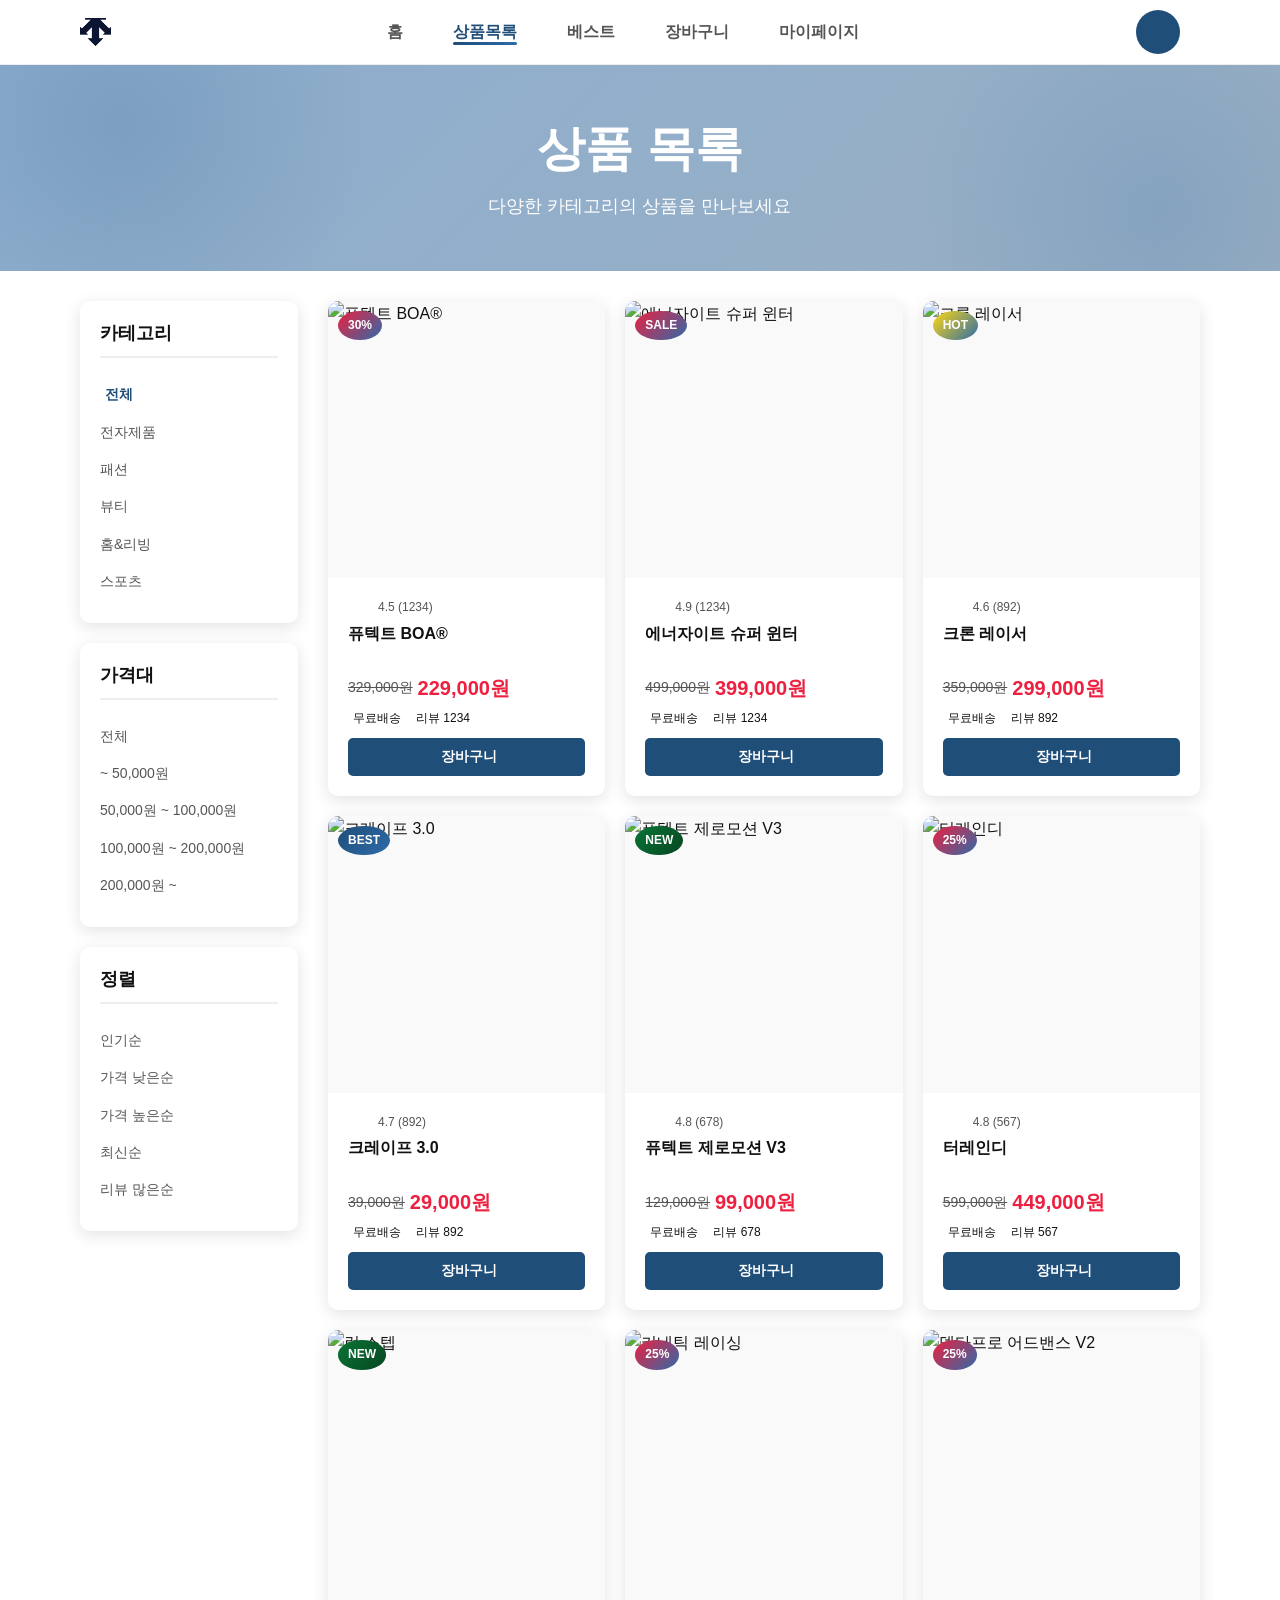
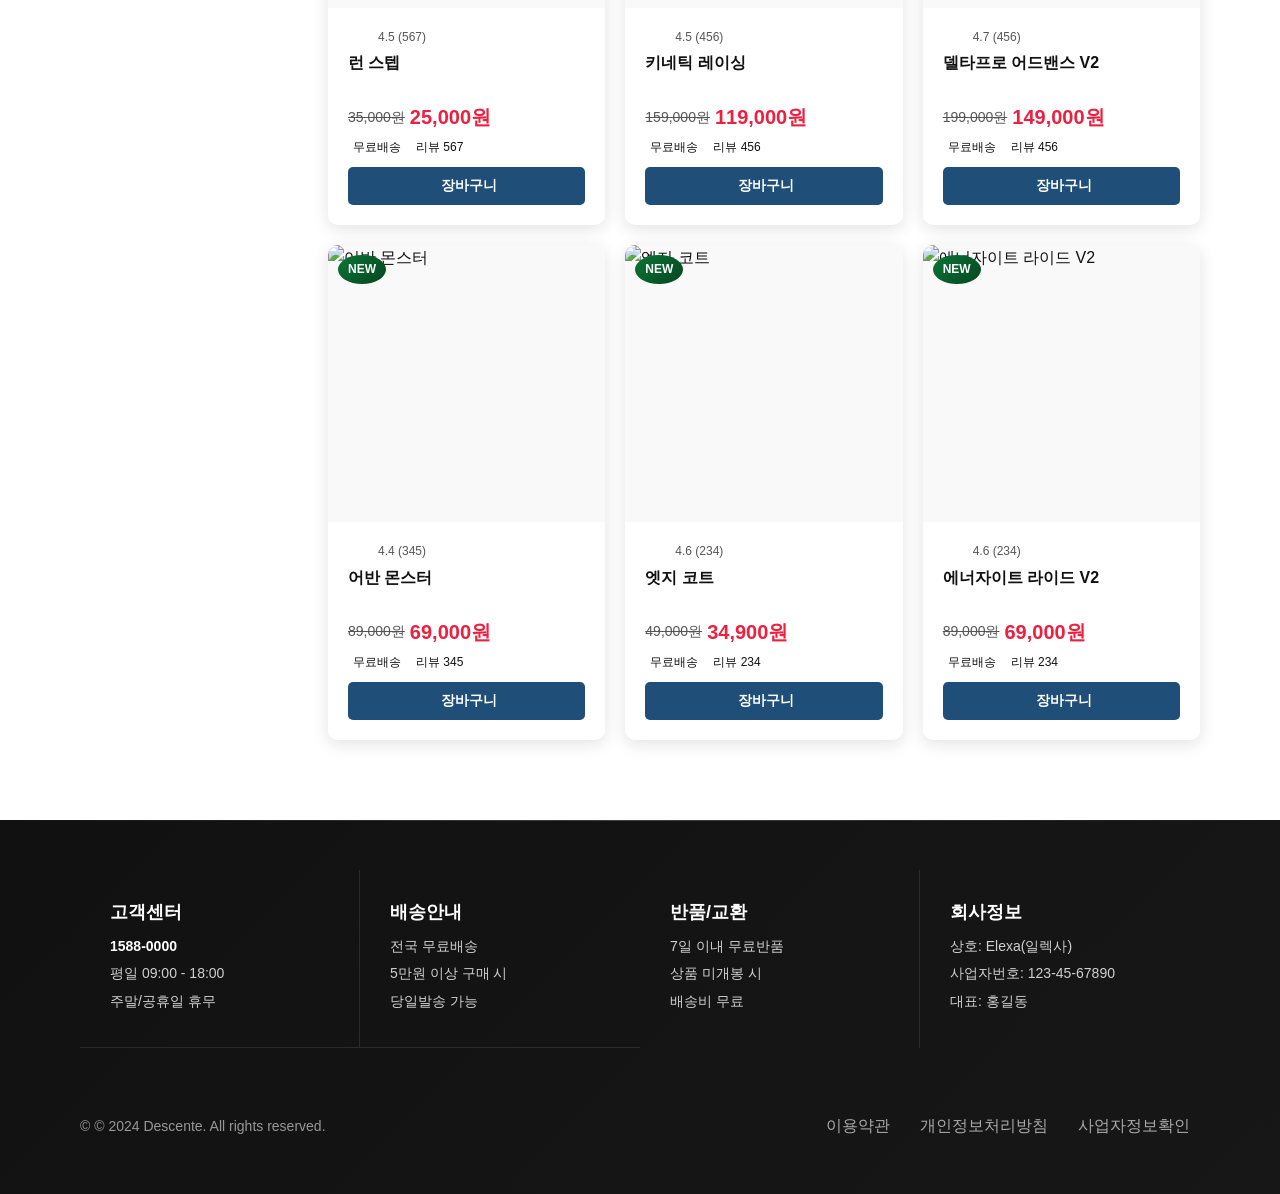
==== commit 72a8de7f: "2commit" ====
--- a/sub1.html
+++ b/sub1.html
@@ -350,7 +350,7 @@
                 </div>
             </div>
             <div class="footer-bottom">
-                <p class="copyright">&copy; 2024 Elexa(일렉사). All rights reserved.</p>
+                <p class="copyright">&copy; © 2024 Descente. All rights reserved.</p>
                 <div class="footer-links">
                     <a href="#">이용약관</a>
                     <a href="#">개인정보처리방침</a>
--- a/style.css
+++ b/style.css
@@ -1998,7 +1998,7 @@
 
 /* Page Header Variants */
 .page-header--products {
-  background: linear-gradient(135deg, rgba(46, 107, 168, 0.55) 0%, rgba(31, 78, 121, 0.45) 100%), url("https://cdn.imweb.me/thumbnail/20250623/3f8ca4a06ce6d.jpg");
+  background: linear-gradient(135deg, rgba(46, 107, 168, 0.55) 0%, rgba(31, 78, 121, 0.45) 100%), url("https://img.dk-on.com/contents/directImgUpload/260204_DST_TerrainD_PC_v1_01.jpg");
   background-size: cover;
   background-position: center;
   background-repeat: no-repeat;
@@ -2011,7 +2011,7 @@
 }
 
 .page-header--best {
-  background: linear-gradient(135deg, rgba(255, 217, 18, 0.45) 0%, rgba(237, 32, 64, 0.45) 100%), url("https://cdn.imweb.me/thumbnail/20250716/5947177243085.jpg");
+  background: linear-gradient(135deg, rgba(255, 217, 18, 0.45) 0%, rgba(237, 32, 64, 0.45) 100%), url("https://img.dk-on.com/contents/directImgUpload/260209_DST_Hatchingroom_M02.jpg");
   background-size: cover;
   background-position: center;
   background-repeat: no-repeat;
@@ -2024,7 +2024,7 @@
 }
 
 .page-header--cart {
-  background: linear-gradient(135deg, rgba(10, 117, 54, 0.5) 0%, rgba(46, 107, 168, 0.4) 100%), url("https://cdn.imweb.me/thumbnail/20250703/2a3add2fa661d.png");
+  background: linear-gradient(135deg, rgba(10, 117, 54, 0.5) 0%, rgba(46, 107, 168, 0.4) 100%), url("https://img.dk-on.com/contents/directImgUpload/260209_DST_Hatchingroom_M01.jpg");
   background-size: cover;
   background-position: center;
   background-repeat: no-repeat;
@@ -2037,7 +2037,7 @@
 }
 
 .page-header--mypage {
-  background: linear-gradient(135deg, rgba(31, 78, 121, 0.5) 0%, rgba(46, 107, 168, 0.45) 100%), url("https://cdn.imweb.me/thumbnail/20250716/f2251f23f5e22.jpg");
+  background: linear-gradient(135deg, rgba(31, 78, 121, 0.5) 0%, rgba(46, 107, 168, 0.45) 100%), url("https://img.dk-on.com/contents/directImgUpload/251218_DST_MONSTER_M1_01-2.jpg");
   background-size: cover;
   background-position: center;
   background-repeat: no-repeat;
@@ -4833,7 +4833,6 @@
 .home-feature {
   border-radius: 18px;
   overflow: hidden;
-  background: #111;
   color: #fff;
   min-height: 360px;
   position: relative;
@@ -5201,7 +5200,7 @@
   height: 160px;
   -o-object-fit: contain;
      object-fit: contain;
-  background: #fff;
+  background: #F1F1F1;
 }
 
 .hscroll .hcard .hbody {
@@ -5241,7 +5240,7 @@
 .matrix-main {
   border-radius: 18px;
   overflow: hidden;
-  background: linear-gradient(135deg, rgba(11, 72, 141, 0), rgba(25, 0, 211, 0.53)), url("https://cdn.imweb.me/thumbnail/20250623/18eae0db13417.jpg");
+  background: linear-gradient(135deg, rgba(11, 72, 141, 0), rgba(25, 17, 78, 0.53)), url("https://img.dk-on.com/product/S/Q3/SQ323LCR94/R/1780/SQ323LCR94_BEG0_R01.JPG?RS=550");
   background-position: right center;
   background-size: cover;
   background-repeat: no-repeat;
@@ -5330,7 +5329,7 @@
   height: 180px;
   -o-object-fit: contain;
      object-fit: contain;
-  background: #fff;
+  background: #F1F1F1;
 }
 
 .matrix-card .mbody {
